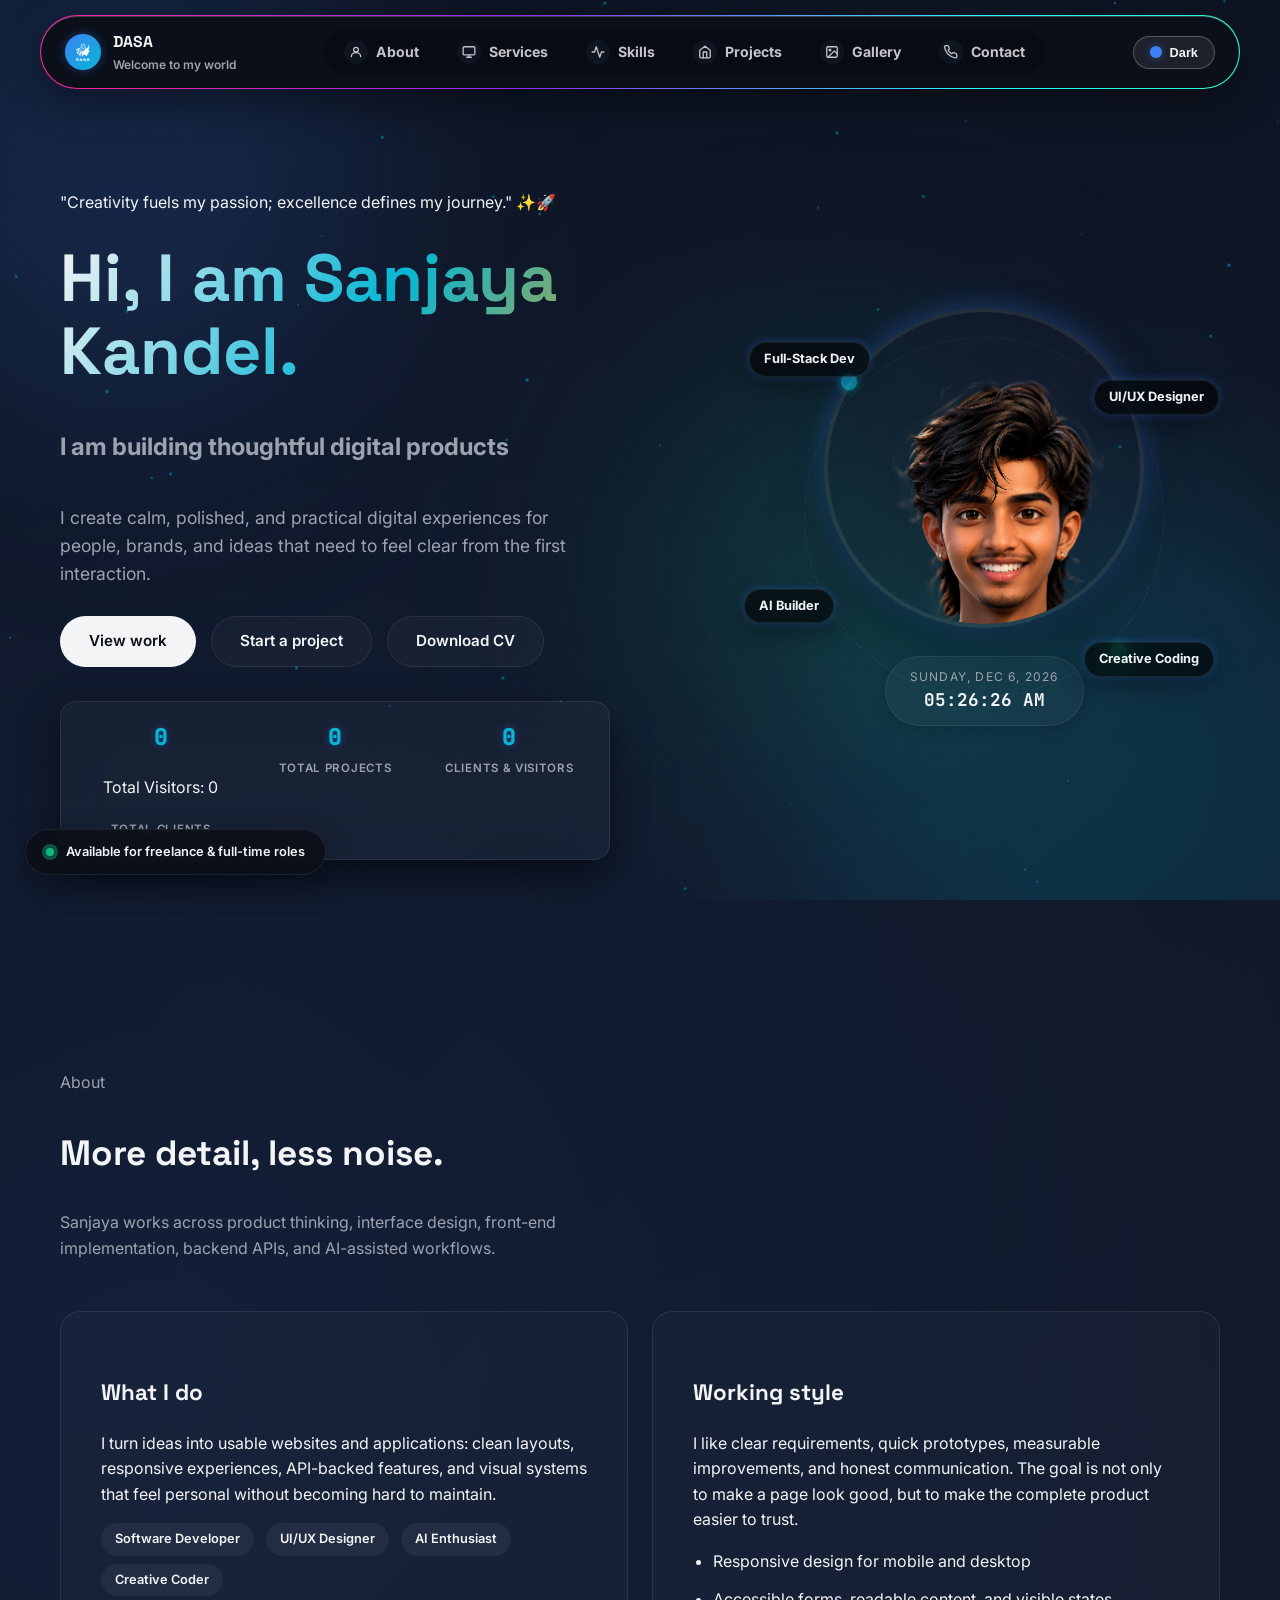
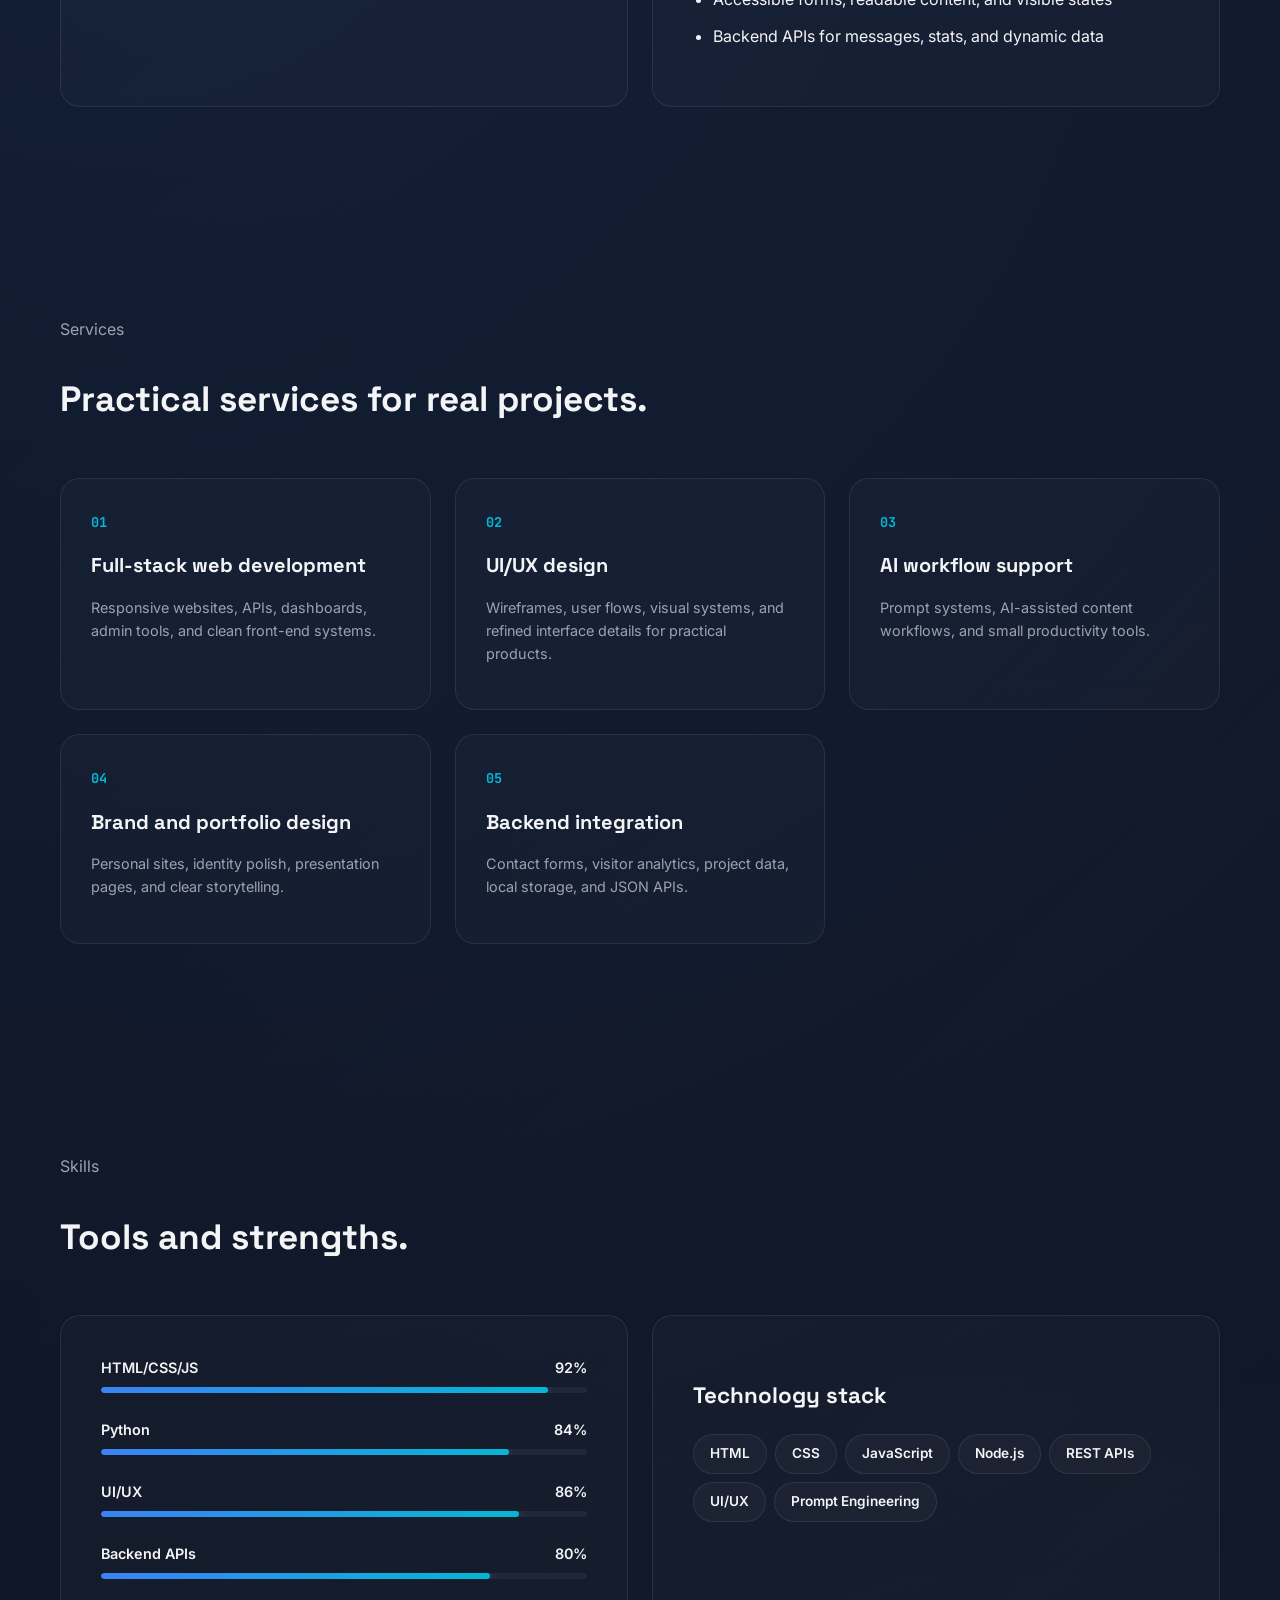
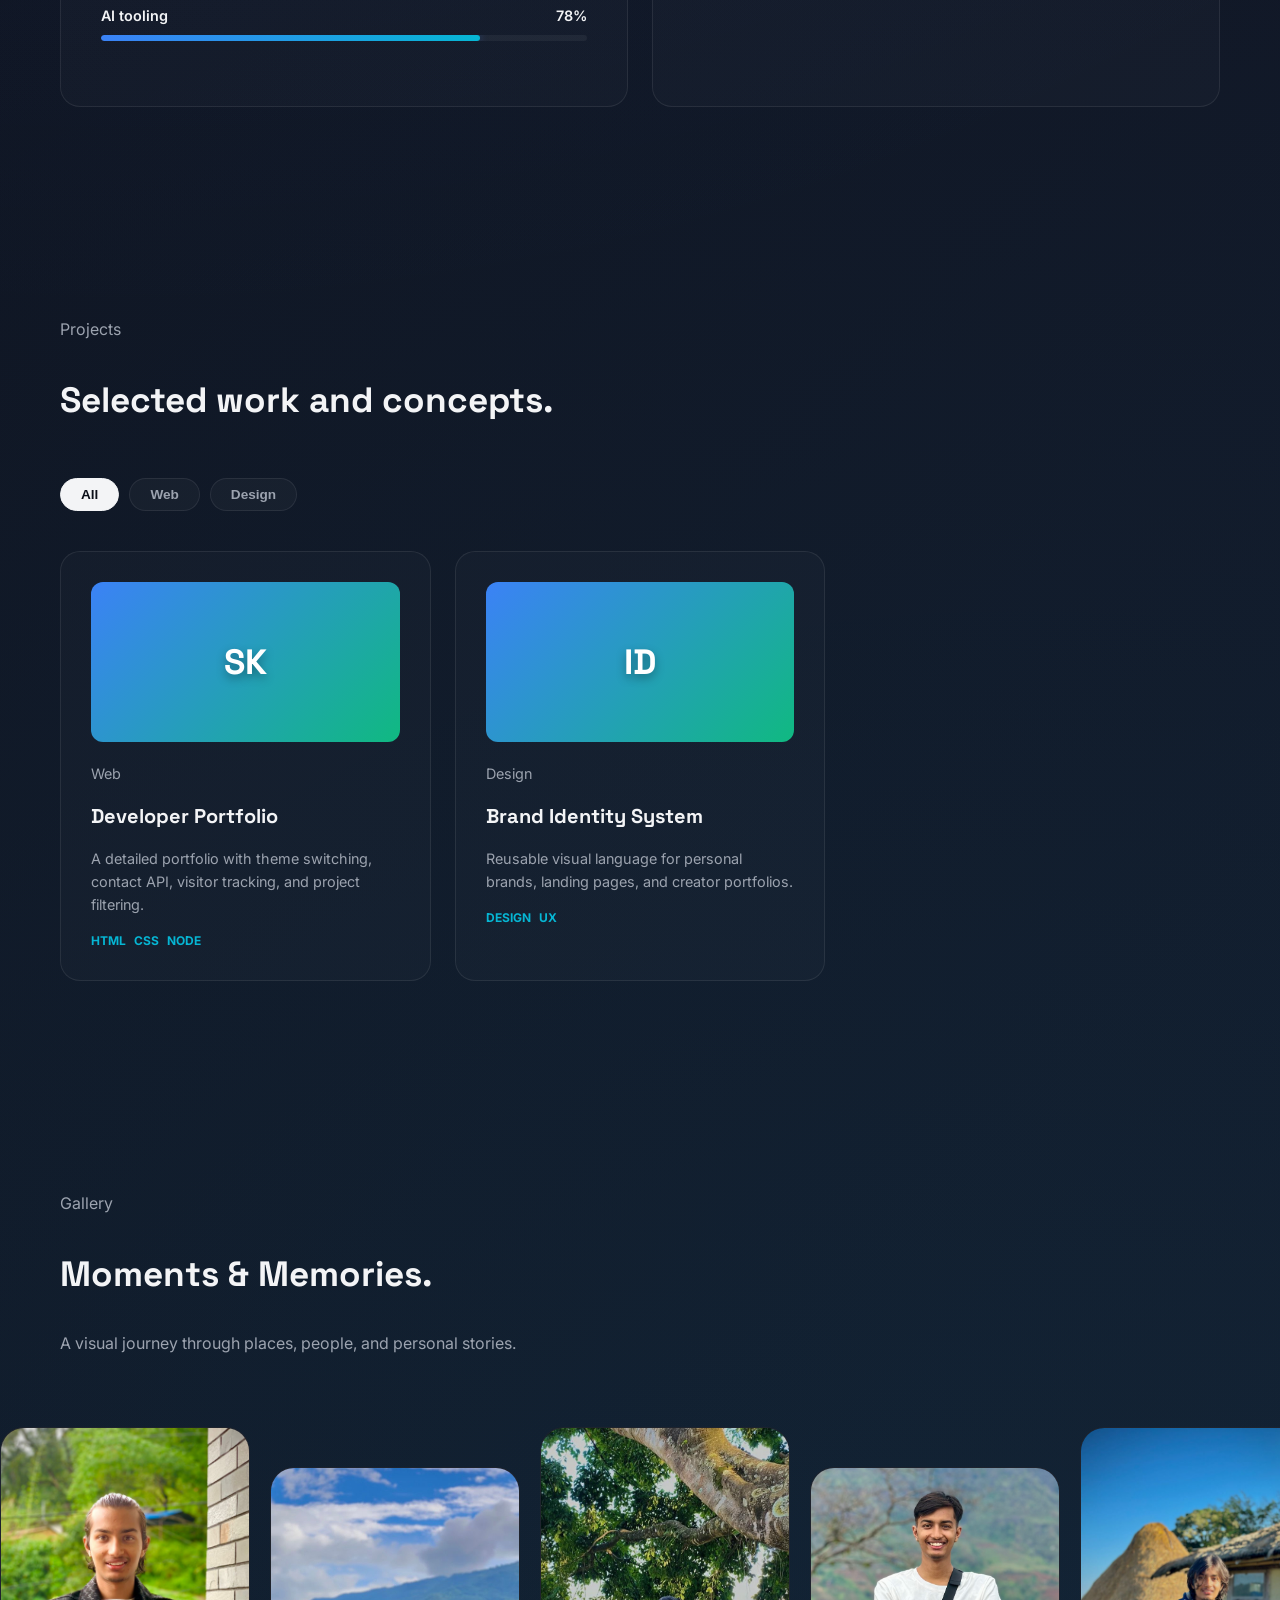
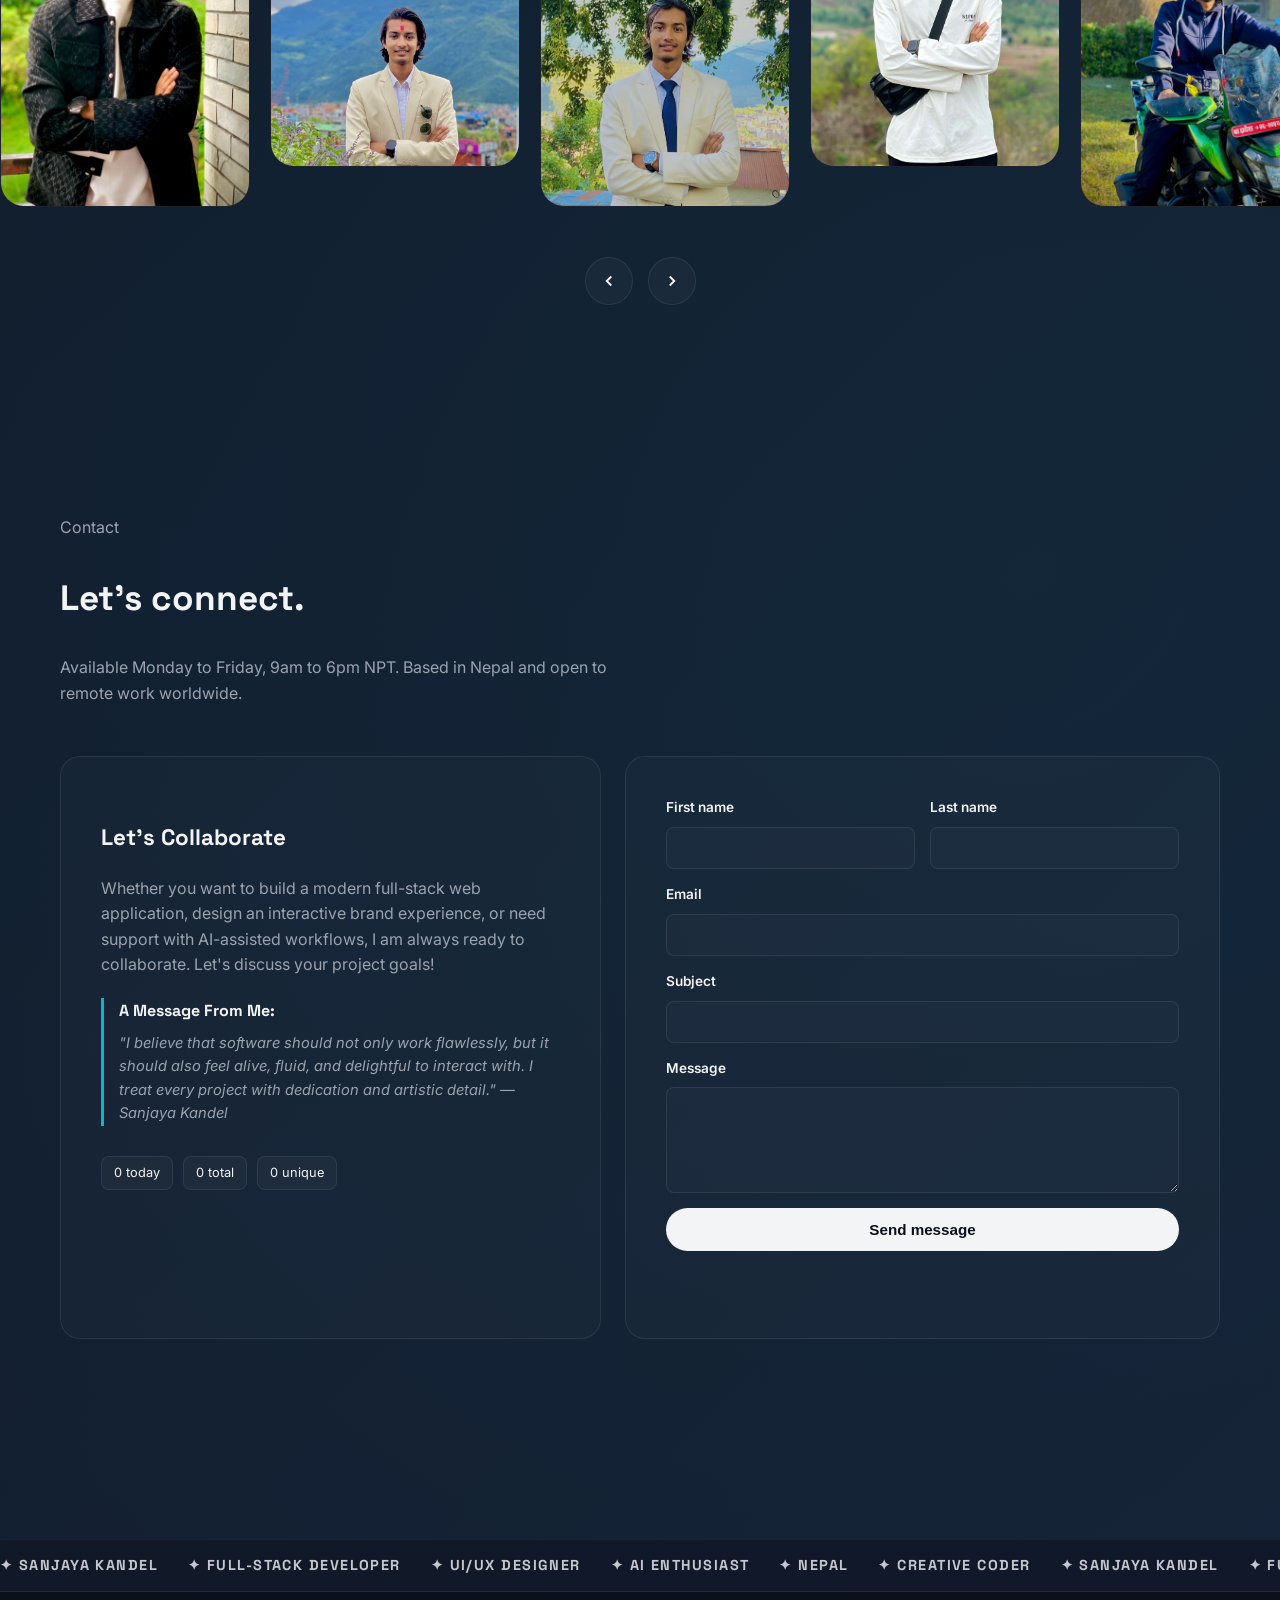
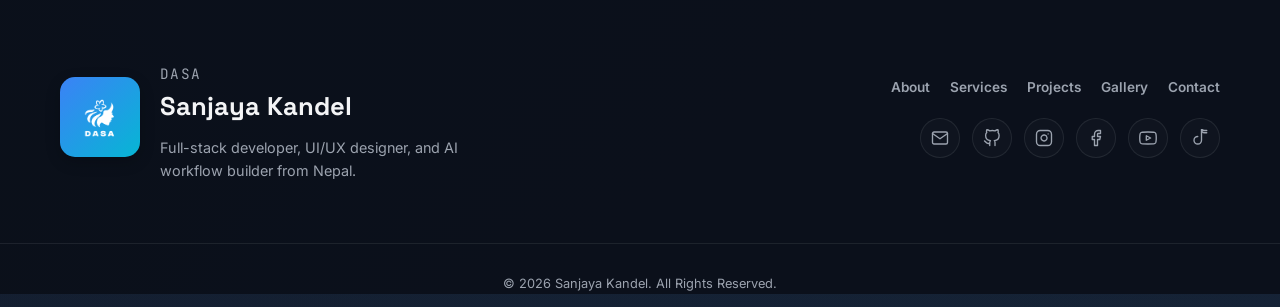
==== index.html @ a694d77c "Update index.html" ====
<!doctype html>
<html lang="en">

<head>
  <meta charset="utf-8">
  <meta name="viewport" content="width=device-width, initial-scale=1">
  <meta name="description"
    content="Sanjaya Kandel portfolio - software developer, UI/UX designer, AI enthusiast, and full-stack Developer from Nepal.">
  <title>Sanjaya Kandel | Full-Stack Developer</title>
  <link rel="preconnect" href="https://fonts.googleapis.com">
  <link rel="preconnect" href="https://fonts.gstatic.com" crossorigin>
  <link
    href="https://fonts.googleapis.com/css2?family=Inter:wght@300;400;500;600;700;800;900&family=Space+Grotesk:wght@300;400;500;600;700&family=JetBrains+Mono:wght@400;700&display=swap"
    rel="stylesheet">
  <link rel="stylesheet" href="styles.css">
</head>
<!-- Visitor Counter -->


<script>
fetch("https://portfolio-api.kandelsanjaya7.workers.dev/api/stats")
.then(res => res.json())
.then(data => {
  document.getElementById("visitorCount").innerText = data.total;
});
</script>
<body>
  <!-- ===================== LOADER ===================== -->
  <div class="loader-screen" id="loaderScreen" aria-live="polite">
    <canvas class="loader-sparks" id="loaderSparks" aria-hidden="true"></canvas>

    <div class="loader-card">
      <!-- Uiverse Double Eyes Scanner -->
      <div id="div1">
        
        <div id="l" style="margin: 33px">
          <div class="pupil">
            <div class="p5">
              <div class="pupl2">
                <div class="pupil3"></div>
                <div class="pupil4"></div>
              </div>
            </div>
          </div>
        </div>
        <div id="m" style="margin: 33px">
          <div class="pupil">
            <div class="p5">
              <div class="pupl2">
                <div class="pupil3"></div>
                <div class="pupil4"></div>
              </div>
            </div>
          </div>
        </div>
      </div>

      <!-- Slogan -->
      <p class="loader-kicker">DASA </p>
      <h1>Welcome to my world</h1>

      <!-- Circle Outline Loaders -->
      <div class="loader">
        <div class="circle">
          <div class="dot"></div>
          <div class="outline"></div>
        </div>
        <div class="circle">
          <div class="dot"></div>
          <div class="outline"></div>
        </div>
        <div class="circle">
          <div class="dot"></div>
          <div class="outline"></div>
        </div>
        <div class="circle">
          <div class="dot"></div>
          <div class="outline"></div>
        </div>
      </div>

      <div class="loader-percent" id="loaderPercent">0%</div>
      <div class="loader-bar" aria-hidden="true"><span id="loaderBarFill"></span></div>
    </div>
  </div>

  <!-- ===================== SCROLL PROGRESS ===================== -->
  <div class="progress" id="progress"></div>

  <!-- ===================== BACKGROUND ===================== -->
  <canvas id="networkCanvas" aria-hidden="true"></canvas>
  <div class="ambient-field" aria-hidden="true">
    <span class="aurora aurora-one"></span>
    <span class="aurora aurora-two"></span>
    <span class="aurora aurora-three"></span>
  </div>

  <!-- ===================== CANVAS CURSOR SPARKS TRAIL ===================== -->
  <canvas id="trailCanvas" class="trail-canvas" aria-hidden="true"></canvas>

  <!-- ===================== NAVBAR ===================== -->
  <header class="site-header" id="siteHeader">
    <a class="brand" href="#home" aria-label="Sanjaya Kandel home">
      <span class="brand-mark">
        <img src="images/dasa png.png" id="dasa" alt="DASA">
      </span>
      <span>
        <strong>DASA</strong>
        <small>Welcome to my world </small>
      </span>
    </a>

    <button class="nav-toggle" id="navToggle" type="button" aria-label="Toggle navigation" aria-expanded="false">
      <span></span><span></span><span></span>
    </button>

    <nav class="nav-links" id="navLinks" aria-label="Primary navigation">
      <a href="#about" id="navAbout">
        <span class="nav-icon-frame">
          <svg viewBox="0 0 24 24" fill="none" stroke="currentColor" stroke-width="2" stroke-linecap="round"
            stroke-linejoin="round">
            <circle cx="12" cy="8" r="4" />
            <path d="M4 20c0-4 3.6-7 8-7s8 3 8 7" />
          </svg>
        </span>
        <span class="nav-label">About</span>
      </a>
      <a href="#services" id="navServices">
        <span class="nav-icon-frame">
          <svg viewBox="0 0 24 24" fill="none" stroke="currentColor" stroke-width="2" stroke-linecap="round"
            stroke-linejoin="round">
            <rect x="2" y="3" width="20" height="14" rx="2" />
            <path d="M8 21h8M12 17v4" />
          </svg>
        </span>
        <span class="nav-label">Services</span>
      </a>
      <a href="#skills" id="navSkills">
        <span class="nav-icon-frame">
          <svg viewBox="0 0 24 24" fill="none" stroke="currentColor" stroke-width="2" stroke-linecap="round"
            stroke-linejoin="round">
            <polyline points="22 12 18 12 15 21 9 3 6 12 2 12" />
          </svg>
        </span>
        <span class="nav-label">Skills</span>
      </a>
      <a href="#projects" id="navProjects">
        <span class="nav-icon-frame">
          <svg viewBox="0 0 24 24" fill="none" stroke="currentColor" stroke-width="2" stroke-linecap="round"
            stroke-linejoin="round">
            <path d="M3 9l9-7 9 7v11a2 2 0 0 1-2 2H5a2 2 0 0 1-2-2z" />
            <polyline points="9 22 9 12 15 12 15 22" />
          </svg>
        </span>
        <span class="nav-label">Projects</span>
      </a>
      <a href="#gallery" id="navGallery">
        <span class="nav-icon-frame">
          <svg viewBox="0 0 24 24" fill="none" stroke="currentColor" stroke-width="2" stroke-linecap="round"
            stroke-linejoin="round">
            <rect x="3" y="3" width="18" height="18" rx="2" />
            <circle cx="8.5" cy="8.5" r="1.5" />
            <polyline points="21 15 16 10 5 21" />
          </svg>
        </span>
        <span class="nav-label">Gallery</span>
      </a>
      <a href="#contact" id="navContact">
        <span class="nav-icon-frame">
          <svg viewBox="0 0 24 24" fill="none" stroke="currentColor" stroke-width="2" stroke-linecap="round"
            stroke-linejoin="round">
            <path
              d="M22 16.92v3a2 2 0 0 1-2.18 2 19.79 19.79 0 0 1-8.63-3.07A19.5 19.5 0 0 1 4.15 12a19.79 19.79 0 0 1-3.07-8.67A2 2 0 0 1 3.1 1.11h3a2 2 0 0 1 2 1.72c.127.96.361 1.903.7 2.81a2 2 0 0 1-.45 2.11L7.09 8.91a16 16 0 0 0 6 6l1.27-1.27a2 2 0 0 1 2.11-.45c.907.339 1.85.573 2.81.7a2 2 0 0 1 1.72 2.03z" />
          </svg>
        </span>
        <span class="nav-label">Contact</span>
      </a>
    </nav>

    <button class="theme-toggle" id="themeToggle" type="button" aria-label="Cycle color theme">
      <span class="theme-glyph" id="themeGlyph" aria-hidden="true"></span>
      <span class="theme-icon" id="themeIcon">Theme</span>
    </button>
  </header>

  <!-- ===================== MAIN ===================== -->
  <main>

    <!-- HERO -->
    <section class="hero section" id="home">
      <div class="hero-copy reveal">
        <p class="eyebrow">"Creativity fuels my passion; excellence defines my journey." ✨🚀</p>
        <h1>Hi, I am Sanjaya Kandel.</h1>
        <h2 class="hero-role">I am <span id="typewriterText">building thoughtful digital products</span><span
            class="type-caret" aria-hidden="true"></span></h2>
        <p class="hero-text">
          I create calm, polished, and practical digital experiences for people, brands, and ideas that need to feel
          clear from the first interaction.
        </p>
        <div class="hero-actions">
          <a class="btn primary" href="#projects">View work</a>
          <a class="btn secondary" href="#contact">Start a project</a>
          <a class="btn secondary" href="cv/cv.html">Download CV</a>
        </div>

        <!-- Glassmorphism Box for Clients & Visitor Statistics -->
        <div class="visitor-glass-box reveal">
          <div class="vgb-item">
            <span class="vgb-val" id="todayVisitsHero">100+</span>
            <p>Total Visitors: <span id="visitorCount">0</span></p>
            <span class="vgb-lbl">Total clients</span>
            <span class="vgb-lbl">
       
          </div>
          <div class="vgb-item">
            <span class="vgb-val" id="totalVisitsHero">100+</span>
            <span class="vgb-lbl">Total projects </span>
          </div>
          <div class="vgb-item">
            <span class="vgb-val" id="uniqueVisitsHero">70+</span>
            <span class="vgb-lbl">Clients & Visitors</span>
          </div>
        </div>

        <dl class="hero-stats" id="heroStats" style="display: none;">
          <div>
            <dt>5+</dt>
            <dd>Service areas</dd>
          </div>
          <div>
            <dt>24/7</dt>
            <dd>Portfolio online</dd>
          </div>
          <div>
            <dt id="visitorHero">0</dt>
            <dd>Unique visits</dd>
          </div>
        </dl>
      </div>
      <div class="hero-visual reveal">
        <div class="portrait-panel">
          <span class="orbit-system" aria-hidden="true">
            <span class="orbit-blob orbit-blob-one"></span>
            <span class="orbit-blob orbit-blob-two"></span>
          </span>
          <img src="images/sanjaya 3d.png" alt="3D portrait of Sanjaya Kandel" id="heroPortrait">

          <!-- Floating Tags -->
          <div class="portrait-tag tag-top-left">Full-Stack Dev</div>
          <div class="portrait-tag tag-top-right">UI/UX Designer</div>
          <div class="portrait-tag tag-bottom-left">AI Builder</div>
          <div class="portrait-tag tag-bottom-right">Creative Coding</div>

          <div class="hero-right-panel">
            <div class="live-clock" id="liveClock" aria-live="polite">
              <span id="liveDate">Loading date</span>
              <strong id="liveTime">--:--:--</strong>
            </div>
          </div>
        </div>
      </div>
    </section>

    <!-- ABOUT -->
    <section class="section about" id="about">
      <div class="section-head reveal">
        <p class="eyebrow">About</p>
        <h2>More detail, less noise.</h2>
        <p>Sanjaya works across product thinking, interface design, front-end implementation, backend APIs, and
          AI-assisted workflows.</p>
      </div>
      <div class="about-grid">
        <article class="panel reveal">
          <h3>What I do</h3>
          <p>
            I turn ideas into usable websites and applications: clean layouts, responsive experiences, API-backed
            features, and visual systems that feel personal without becoming hard to maintain.
          </p>
          <div class="info-list">
            <span>Software Developer</span>
            <span>UI/UX Designer</span>
            <span>AI Enthusiast</span>
            <span>Creative Coder</span>
          </div>
        </article>
        <article class="panel reveal">
          <h3>Working style</h3>
          <p>
            I like clear requirements, quick prototypes, measurable improvements, and honest communication. The goal is
            not only to make a page look good, but to make the complete product easier to trust.
          </p>
          <ul class="check-list">
            <li>Responsive design for mobile and desktop</li>
            <li>Accessible forms, readable content, and visible states</li>
            <li>Backend APIs for messages, stats, and dynamic data</li>
          </ul>
        </article>
      </div>
    </section>

    <!-- SERVICES -->
    <section class="section" id="services">
      <div class="section-head reveal">
        <p class="eyebrow">Services</p>
        <h2>Practical services for real projects.</h2>
      </div>
      <div class="card-grid" id="servicesGrid"></div>
    </section>

    <!-- SKILLS -->
    <section class="section skills" id="skills">
      <div class="section-head reveal">
        <p class="eyebrow">Skills</p>
        <h2>Tools and strengths.</h2>
      </div>
      <div class="skills-layout">
        <div class="skill-bars panel reveal" id="skillBars"></div>
        <div class="panel reveal">
          <h3>Technology stack</h3>
          <div class="tech-cloud" id="techCloud"></div>
        </div>
      </div>
    </section>

    <!-- PROJECTS -->
    <section class="section" id="projects">
      <div class="section-head reveal">
        <p class="eyebrow">Projects</p>
        <h2>Selected work and concepts.</h2>
      </div>
      <div class="filters reveal" id="projectFilters"></div>
      <div class="project-grid" id="projectGrid"></div>
    </section>

    <!-- GALLERY -->
    <section class="section gallery" id="gallery">
      <div class="section-head reveal">
        <p class="eyebrow">Gallery</p>
        <h2>Moments & Memories.</h2>
        <p>A visual journey through places, people, and personal stories.</p>
      </div>
      <div class="gallery-scroll-container">
        <div class="gallery-track" id="galleryGrid"></div>
      </div>
      <div class="gallery-nav">
        <button class="gallery-arrow gallery-prev" id="galleryPrev" aria-label="Scroll gallery left">
          <svg viewBox="0 0 24 24" fill="none" stroke="currentColor" stroke-width="2.5">
            <polyline points="15 18 9 12 15 6" />
          </svg>
        </button>
        <button class="gallery-arrow gallery-next" id="galleryNext" aria-label="Scroll gallery right">
          <svg viewBox="0 0 24 24" fill="none" stroke="currentColor" stroke-width="2.5">
            <polyline points="9 18 15 12 9 6" />
          </svg>
        </button>
      </div>
    </section>

    <!-- CONTACT -->
    <section class="section contact" id="contact">
      <div class="section-head reveal">
        <p class="eyebrow">Contact</p>
        <h2>Let's connect.</h2>
        <p>Available Monday to Friday, 9am to 6pm NPT. Based in Nepal and open to remote work worldwide.</p>
      </div>
      <div class="contact-grid">
        <div class="panel reveal">
          <h3>Let's Collaborate</h3>
          <p class="contact-desc" style="margin-bottom: 20px; line-height: 1.6; color: var(--muted);">
            Whether you want to build a modern full-stack web application, design an interactive brand experience, or
            need support with AI-assisted workflows, I am always ready to collaborate. Let's discuss your project goals!
          </p>
          <div class="personal-message"
            style="border-left: 3px solid var(--accent); padding-left: 15px; margin: 20px 0;">
            <h4
              style="font-family: var(--font-title); font-size: 1rem; margin-top: 0; margin-bottom: 8px; color: var(--text);">
              A Message From Me:</h4>
            <blockquote style="margin: 0; font-style: italic; color: var(--muted); font-size: 0.92rem;">
              "I believe that software should not only work flawlessly, but it should also feel alive, fluid, and
              delightful to interact with. I treat every project with dedication and artistic detail." — Sanjaya Kandel
            </blockquote>
          </div>
          <div class="visitor-card">
            <span id="todayVisits">0 today</span>
            <span id="totalVisits">0 total</span>
            <span id="uniqueVisits">0 unique</span>
          </div>
        </div>
        <form class="contact-form panel reveal" id="contactForm">
          <div class="form-pair">
            <label>First name<input name="firstName" type="text" required></label>
            <label>Last name<input name="lastName" type="text" required></label>
          </div>
          <label>Email<input name="email" type="email" required></label>
          <label>Subject<input name="subject" type="text" required></label>
          <label>Message<textarea name="message" rows="5" required></textarea></label>
          <button class="btn primary" type="submit">Send message</button>
          <p class="form-status" id="formStatus" role="status"></p>
        </form>
      </div>
    </section>

  </main>

  <!-- ===================== FOOTER RIBBON ===================== -->
  <footer class="site-footer" id="siteFooter">
    <!-- Ribbon Banner Top -->
    <div class="footer-ribbon" aria-hidden="true">
      <div class="ribbon-track">
        <span>✦ SANJAYA KANDEL</span><span>✦ FULL-STACK DEVELOPER</span>
        <span>✦ UI/UX DESIGNER</span><span>✦ AI ENTHUSIAST</span>
        <span>✦ NEPAL</span><span>✦ CREATIVE CODER</span>
        <span>✦ SANJAYA KANDEL</span><span>✦ FULL-STACK DEVELOPER</span>
        <span>✦ UI/UX DESIGNER</span><span>✦ AI ENTHUSIAST</span>
        <span>✦ NEPAL</span><span>✦ CREATIVE CODER</span>
      </div>
    </div>

    <div class="footer-inner">
      <div class="footer-brand">
        <a class="footer-logo" href="#home" aria-label="Back to home">
          <img src="images/dasa png.png" alt="DASA logo">
        </a>
        <div>
          <p class="footer-kicker">DASA</p>
          <h3>Sanjaya Kandel</h3>
          <p>Full-stack developer, UI/UX designer, and AI workflow builder from Nepal.</p>
        </div>
      </div>

      <div class="footer-right">
        <div class="footer-links" aria-label="Footer navigation">
          <a href="#about">About</a>
          <a href="#services">Services</a>
          <a href="#projects">Projects</a>
          <a href="#gallery">Gallery</a>
          <a href="#contact">Contact</a>
        </div>

        <!-- Social Media Icons -->
        <div class="footer-social" aria-label="Social media links">
          <a href="mailto:kandelsanjaya7@gmail.com" class="social-icon" aria-label="Email" title="Email">
            <svg viewBox="0 0 24 24" fill="none" stroke="currentColor" stroke-width="1.8" stroke-linecap="round"
              stroke-linejoin="round">
              <path d="M4 4h16c1.1 0 2 .9 2 2v12c0 1.1-.9 2-2 2H4c-1.1 0-2-.9-2-2V6c0-1.1.9-2 2-2z" />
              <polyline points="22,6 12,13 2,6" />
            </svg>
          </a>
          <a href="https://github.com/kandelsanjaya" class="social-icon" aria-label="GitHub" title="GitHub"
            target="_blank" rel="noopener">
            <svg viewBox="0 0 24 24" fill="none" stroke="currentColor" stroke-width="1.8" stroke-linecap="round"
              stroke-linejoin="round">
              <path
                d="M9 19c-5 1.5-5-2.5-7-3m14 6v-3.87a3.37 3.37 0 0 0-.94-2.61c3.14-.35 6.44-1.54 6.44-7A5.44 5.44 0 0 0 20 4.77 5.07 5.07 0 0 0 19.91 1S18.73.65 16 2.48a13.38 13.38 0 0 0-7 0C6.27.65 5.09 1 5.09 1A5.07 5.07 0 0 0 5 4.77a5.44 5.44 0 0 0-1.5 3.78c0 5.42 3.3 6.61 6.44 7A3.37 3.37 0 0 0 9 18.13V22" />
            </svg>
          </a>
          <a href="https://www.instagram.com/sanjaya.kandel?igsh=MW95eDBnMTN2anh5ZA==" class="social-icon"
            aria-label="Instagram" title="Instagram" target="_blank" rel="noopener">
            <svg viewBox="0 0 24 24" fill="none" stroke="currentColor" stroke-width="1.8" stroke-linecap="round"
              stroke-linejoin="round">
              <rect x="2" y="2" width="20" height="20" rx="5" ry="5" />
              <path d="M16 11.37A4 4 0 1 1 12.63 8 4 4 0 0 1 16 11.37z" />
              <line x1="17.5" y1="6.5" x2="17.51" y2="6.5" />
            </svg>
          </a>
          <a href="https://www.facebook.com/kandel.sanjaya.2025" class="social-icon" aria-label="Facebook"
            title="Facebook" target="_blank" rel="noopener">
            <svg viewBox="0 0 24 24" fill="none" stroke="currentColor" stroke-width="1.8" stroke-linecap="round"
              stroke-linejoin="round">
              <path d="M18 2h-3a5 5 0 0 0-5 5v3H7v4h3v8h4v-8h3l1-4h-4V7a1 1 0 0 1 1-1h3z" />
            </svg>
          </a>
          <a href="https://youtube.com/@kandelsanjaya6613?si=Gv1pCIxLSJAG5Vy8" class="social-icon" aria-label="YouTube"
            title="YouTube" target="_blank" rel="noopener">
            <svg viewBox="0 0 24 24" fill="none" stroke="currentColor" stroke-width="1.8" stroke-linecap="round"
              stroke-linejoin="round">
              <path
                d="M22.54 6.42a2.78 2.78 0 0 0-1.95-1.96C18.88 4 12 4 12 4s-6.88 0-8.59.46a2.78 2.78 0 0 0-1.95 1.96A29 29 0 0 0 1 12a29 29 0 0 0 .46 5.58A2.78 2.78 0 0 0 3.41 19.6C5.12 20 12 20 12 20s6.88 0 8.59-.46a2.78 2.78 0 0 0 1.95-1.95A29 29 0 0 0 23 12a29 29 0 0 0-.46-5.58z" />
              <polygon points="9.75 15.02 15.5 12 9.75 8.98 9.75 15.02" />
            </svg>
          </a>
          <a href="https://www.tiktok.com/@sanjaya_013?_r=1&_t=ZS-97JuQGLxrgQ" class="social-icon" aria-label="TikTok"
            title="TikTok" target="_blank" rel="noopener">
            <svg viewBox="0 0 24 24" fill="none" stroke="currentColor" stroke-width="1.8" stroke-linecap="round"
              stroke-linejoin="round">
              <path d="M21 2h-3a4 4 0 0 1-4-4v3a4 4 0 0 0 4 4h3" />
              <path d="M14 2v13a5 5 0 1 1-5-5" />
            </svg>
          </a>
        </div>
      </div>
    </div>

    <!-- Status Card Moved to Fixed bottom-left badge via CSS but kept in HTML for fallback -->
    <div class="status-card" id="statusBadge" aria-live="polite">
      <span class="status-dot"></span>
      <span>Available for freelance & full-time roles</span>
    </div>

    <p class="copyright">
      &copy; 2026 Sanjaya Kandel. All Rights Reserved.
    </p>
  </footer>

  <script src="app.js"></script>
</body>

</html>
---- styles.css ----
/* ==========================================
   DESIGN SYSTEM & VARIABLES
   ========================================== */
:root {
  color-scheme: dark;
  --font-body: 'Inter', system-ui, sans-serif;
  --font-title: 'Space Grotesk', sans-serif;
  --font-mono: 'JetBrains Mono', monospace;

  /* Theme: Dark Slate (Default) */
  --bg: #0b0f19;
  --bg-2: #161d30;
  --surface: rgba(22, 29, 48, 0.65);
  --surface-2: rgba(11, 15, 25, 0.85);
  --glass: rgba(255, 255, 255, 0.03);
  --text: #f3f4f6;
  --muted: #9ca3af;
  --line: rgba(255, 255, 255, 0.08);
  --primary: #3b82f6;
  --accent: #06b6d4;
  --accent-2: #10b981;
  --accent-3: #f59e0b;
  --shadow: rgba(0, 0, 0, 0.5);
  --canvas-dot: rgba(6, 182, 212, 0.4);
  --canvas-line: rgba(59, 130, 246, 0.1);
  --glow: rgba(59, 130, 246, 0.4);
  --card-text: #f3f4f6;
  --chromatic-ring: conic-gradient(from 0deg, #ff007f, #7f00ff, #00ffff, #00ff7f, #ffff00, #ff007f);
}

[data-theme="purple"] {
  --bg: #090514;
  --bg-2: #150d2e;
  --surface: rgba(21, 13, 46, 0.65);
  --surface-2: rgba(9, 5, 20, 0.9);
  --glass: rgba(139, 92, 246, 0.05);
  --text: #f5f3ff;
  --muted: #a78bfa;
  --line: rgba(139, 92, 246, 0.15);
  --primary: #8b5cf6;
  --accent: #ec4899;
  --accent-2: #f43f5e;
  --accent-3: #d946ef;
  --shadow: rgba(0, 0, 0, 0.6);
  --canvas-dot: rgba(236, 72, 153, 0.5);
  --canvas-line: rgba(139, 92, 246, 0.12);
  --glow: rgba(236, 72, 153, 0.4);
  --card-text: #f5f3ff;
}

[data-theme="neon"] {
  /* Enhanced Neon Glow and Glassmorphism */
  --bg: #030d07;
  --bg-2: #081e11;
  --surface: rgba(8, 30, 17, 0.7);
  --surface-2: rgba(3, 13, 7, 0.92);
  --glass: rgba(0, 255, 100, 0.06);
  --text: #e0ffd5;
  --muted: #39e75f;
  --line: rgba(0, 255, 100, 0.22);
  --primary: #00ff66;
  --accent: #39e75f;
  --accent-2: #10b981;
  --accent-3: #ccff00;
  --shadow: rgba(0, 255, 100, 0.15);
  --canvas-dot: rgba(0, 255, 100, 0.7);
  --canvas-line: rgba(0, 255, 100, 0.15);
  --glow: rgba(0, 255, 100, 0.6);
  --card-text: #e0ffd5;
}

[data-theme="hacker"] {
  /* Matrix/Hacker Theme */
  --bg: #000000;
  --bg-2: #020d04;
  --surface: rgba(2, 13, 4, 0.85);
  --surface-2: rgba(0, 0, 0, 0.95);
  --glass: rgba(0, 255, 50, 0.05);
  --text: #00ff33;
  --muted: #008811;
  --line: rgba(0, 255, 50, 0.25);
  --primary: #00ff33;
  --accent: #00ff33;
  --accent-2: #00cc22;
  --accent-3: #ffffff;
  --shadow: rgba(0, 255, 50, 0.2);
  --canvas-dot: rgba(0, 255, 50, 0.9);
  --canvas-line: rgba(0, 255, 50, 0.2);
  --glow: rgba(0, 255, 50, 0.6);
  --card-text: #00ff33;
  --font-body: 'Courier New', Courier, monospace;
  --font-title: 'Courier New', Courier, monospace;
}

[data-theme="candy-blue"] {
  /* Candy Blue Theme: Cyan/Pink Accents on Deep Cosmic Blue */
  --bg: #030a1c;
  --bg-2: #09193b;
  --surface: rgba(9, 25, 59, 0.7);
  --surface-2: rgba(3, 10, 28, 0.95);
  --glass: rgba(0, 180, 255, 0.05);
  --text: #e0f2fe;
  --muted: #38bdf8;
  --line: rgba(0, 180, 255, 0.2);
  --primary: #38bdf8;
  --accent: #f43f5e;
  --accent-2: #06b6d4;
  --accent-3: #d946ef;
  --shadow: rgba(0, 0, 0, 0.55);
  --canvas-dot: rgba(56, 189, 248, 0.7);
  --canvas-line: rgba(56, 189, 248, 0.15);
  --glow: rgba(0, 180, 255, 0.5);
  --card-text: #e0f2fe;
}

[data-theme="carbon-lime"] {
  /* Carbon + Lime Theme */
  --bg: #121214;
  --bg-2: #1e1e24;
  --surface: rgba(30, 30, 36, 0.75);
  --surface-2: rgba(18, 18, 20, 0.96);
  --glass: rgba(163, 230, 53, 0.05);
  --text: #f4f4f5;
  --muted: #a3e635;
  --line: rgba(163, 230, 53, 0.22);
  --primary: #84cc16;
  --accent: #a3e635;
  --accent-2: #d9f99d;
  --accent-3: #ffffff;
  --shadow: rgba(0, 0, 0, 0.65);
  --canvas-dot: rgba(163, 230, 53, 0.75);
  --canvas-line: rgba(163, 230, 53, 0.15);
  --glow: rgba(163, 230, 53, 0.5);
  --card-text: #f4f4f5;
}

[data-theme="royal"] {
  --bg: #0c0a05;
  --bg-2: #241a0c;
  --surface: rgba(36, 26, 12, 0.65);
  --surface-2: rgba(12, 10, 5, 0.95);
  --glass: rgba(245, 158, 11, 0.04);
  --text: #fef3c7;
  --muted: #fcd34d;
  --line: rgba(245, 158, 11, 0.15);
  --primary: #f59e0b;
  --accent: #fbbf24;
  --accent-2: #f59e0b;
  --accent-3: #ffffff;
  --shadow: rgba(0, 0, 0, 0.65);
  --canvas-dot: rgba(251, 191, 36, 0.5);
  --canvas-line: rgba(245, 158, 11, 0.12);
  --glow: rgba(251, 191, 36, 0.4);
  --card-text: #fef3c7;
}

[data-theme="light"] {
  color-scheme: light;
  --bg: #f9fafb;
  --bg-2: #f3f4f6;
  --surface: rgba(255, 255, 255, 0.85);
  --surface-2: rgba(243, 244, 246, 0.95);
  --glass: rgba(0, 0, 0, 0.02);
  --text: #111827;
  --muted: #4b5563;
  --line: rgba(0, 0, 0, 0.08);
  --primary: #2563eb;
  --accent: #0284c7;
  --accent-2: #059669;
  --accent-3: #d97706;
  --shadow: rgba(0, 0, 0, 0.08);
  --canvas-dot: rgba(37, 99, 235, 0.3);
  --canvas-line: rgba(2, 132, 199, 0.08);
  --glow: rgba(37, 99, 235, 0.2);
  --card-text: #111827;
}

/* ==========================================
   GLOBAL RESET & STRUCTURE
   ========================================== */
* {
  box-sizing: border-box;
}

html {
  scroll-behavior: smooth;
}

body {
  margin: 0;
  font-family: var(--font-body);
  background-color: var(--bg);
  background-image: 
    radial-gradient(circle at 10% 20%, color-mix(in srgb, var(--primary) 12%, transparent), transparent 40%),
    radial-gradient(circle at 80% 80%, color-mix(in srgb, var(--accent) 8%, transparent), transparent 45%),
    linear-gradient(135deg, var(--bg) 0%, var(--bg-2) 100%);
  color: var(--text);
  line-height: 1.6;
  overflow-x: hidden;
}

a {
  color: inherit;
  text-decoration: none;
}

img {
  max-width: 100%;
  height: auto;
  display: block;
}

/* ==========================================
   SCROLLBAR & PROGRESS BAR
   ========================================== */
::-webkit-scrollbar {
  width: 8px;
  height: 8px;
}
::-webkit-scrollbar-track {
  background: var(--bg);
}
::-webkit-scrollbar-thumb {
  background: var(--line);
  border-radius: 4px;
}
::-webkit-scrollbar-thumb:hover {
  background: var(--muted);
}

.progress {
  position: fixed;
  top: 0;
  left: 0;
  height: 3px;
  width: 0;
  z-index: 2000;
  background: linear-gradient(90deg, var(--primary), var(--accent), var(--accent-2), var(--accent-3));
  box-shadow: 0 0 15px var(--glow);
}

/* ==========================================
   DASA DOUBLE EYE SCANNING PROGRESS LOADER
   ========================================== */
.loader-screen {
  position: fixed;
  inset: 0;
  z-index: 5000;
  display: grid;
  place-items: center;
  background: radial-gradient(circle at 50% 50%, var(--bg-2), var(--bg));
  transition: opacity 500ms ease, visibility 500ms ease;
  overflow: hidden;
}

.loader-screen.hide {
  opacity: 0;
  visibility: hidden;
  pointer-events: none;
}

.loader-sparks {
  position: absolute;
  inset: 0;
  width: 100%;
  height: 100%;
  pointer-events: none;
  z-index: 1;
}

.loader-card {
  position: relative;
  z-index: 2;
  width: min(460px, 92vw);
  background: rgba(0, 0, 0, 0.6);
  backdrop-filter: blur(30px);
  border: 1px solid var(--line);
  border-radius: 24px;
  padding: 35px;
  text-align: center;
  box-shadow: 
    0 30px 70px rgba(0, 0, 0, 0.6),
    inset 0 1px 0 rgba(255, 255, 255, 0.1);
}

/* Eye Scanner CSS */
#div1 {
  width: 100%;
  background: transparent;
  display: flex;
  align-items: center;
  justify-content: center;
  margin-bottom: 10px;
}

@keyframes animateHeight {
  0% { height: 0px; }
  50% { height: 60px; }
  100% { height: 0px; }
}

#l, #m {
  width: 130px;
  height: 60px;
  position: relative;
  overflow: hidden;
  background-color: #000;
  border-radius: 0px 200px 0px 200px;
  border: 1px solid rgba(255, 255, 255, 0.2);
  animation: animateHeight 1.5s infinite alternate-reverse ease-in-out;
  box-shadow: 0 0 15px rgba(255, 255, 255, 0.05);
}

#m {
  border-radius: 200px 0px 200px 0px;
}

.pupil, .pupl2, .pupil3, .pupil4, .p5 {
  overflow: hidden;
  width: 50px;
  height: 50px;
  border-radius: 50%;
  position: absolute;
  top: 50%;
  left: 50%;
  transform: translate(-50%, -50%);
  background: rgba(0, 0, 0, 0.2);
}

.pupil3, .pupil4 {
  width: 18px;
  height: 3.5px;
  overflow: visible;
}

.pupil {
  width: 52px;
  height: 52px;
  background: linear-gradient(
    rgb(255, 105, 105),
    rgb(129, 249, 129),
    rgb(96, 96, 255),
    rgb(71, 71, 71)
  );
}

.pupl2 {
  width: 20px;
  height: 20px;
  background: linear-gradient(
    rgb(255, 2, 2),
    rgb(0, 255, 0),
    rgb(0, 0, 255),
    rgb(0, 0, 0)
  );
}

.p5 {
  width: 36px;
  height: 36px;
  background: linear-gradient(
    rgb(252, 71, 71),
    rgb(70, 249, 70),
    rgb(63, 63, 254),
    rgb(48, 47, 47)
  );
}

.pupil3 {
  width: 4px;
  height: 14px;
}

/* Slogan */
.loader-kicker {
  font-family: var(--font-mono);
  color: var(--accent);
  text-transform: uppercase;
  letter-spacing: 0.25em;
  font-size: 0.72rem;
  margin: 15px 0 5px;
}

.loader-card h1 {
  font-family: var(--font-title);
  font-size: 1.9rem;
  margin: 0 0 25px;
  color: #fff;
  font-weight: 700;
}

/* Circular progression rings */
.loader {
  display: flex;
  justify-content: center;
  align-items: center;
  --color: rgba(255, 255, 255, 0.85);
  --animation: 2s ease-in-out infinite;
  margin-bottom: 25px;
}

.loader .circle {
  display: flex;
  align-items: center;
  justify-content: center;
  position: relative;
  width: 14px;
  height: 14px;
  border: solid 1.5px var(--color);
  border-radius: 50%;
  margin: 0 8px;
  background-color: transparent;
  animation: circle-keys var(--animation);
}

.loader .circle .dot {
  position: absolute;
  transform: translate(-50%, -50%);
  width: 8px;
  height: 8px;
  border-radius: 50%;
  background-color: var(--color);
  animation: dot-keys var(--animation);
  top: 50%;
  left: 50%;
}

.loader .circle .outline {
  position: absolute;
  transform: translate(-50%, -50%);
  width: 14px;
  height: 14px;
  border-radius: 50%;
  animation: outline-keys var(--animation);
  top: 50%;
  left: 50%;
}

.circle:nth-child(2) { animation-delay: 0.3s; }
.circle:nth-child(3) { animation-delay: 0.6s; }
.circle:nth-child(4) { animation-delay: 0.9s; }
.circle:nth-child(2) .dot { animation-delay: 0.3s; }
.circle:nth-child(3) .dot { animation-delay: 0.6s; }
.circle:nth-child(4) .dot { animation-delay: 0.9s; }
.circle:nth-child(1) .outline { animation-delay: 0.9s; }
.circle:nth-child(2) .outline { animation-delay: 1.2s; }
.circle:nth-child(3) .outline { animation-delay: 1.5s; }
.circle:nth-child(4) .outline { animation-delay: 1.8s; }

@keyframes circle-keys {
  0%, 100% { transform: scale(1); opacity: 1; }
  50% { transform: scale(1.4); opacity: 0.5; }
}

@keyframes dot-keys {
  0%, 100% { transform: scale(1); }
  50% { transform: scale(0); }
}

@keyframes outline-keys {
  0% {
    transform: scale(0);
    outline: solid 15px var(--color);
    outline-offset: 0;
    opacity: 1;
  }
  100% {
    transform: scale(1.2);
    outline: solid 0 transparent;
    outline-offset: 15px;
    opacity: 0;
  }
}

.loader-percent {
  font-family: var(--font-mono);
  font-size: 2.4rem;
  font-weight: 800;
  color: var(--text);
  margin-bottom: 8px;
  text-shadow: 0 0 10px var(--glow);
}

.loader-bar {
  height: 5px;
  background: rgba(255, 255, 255, 0.05);
  border-radius: 99px;
  overflow: hidden;
  position: relative;
}

.loader-bar span {
  display: block;
  height: 100%;
  width: 0;
  background: linear-gradient(90deg, var(--primary), var(--accent), var(--accent-2));
  box-shadow: 0 0 10px var(--glow);
}

/* ==========================================
   AMBIENT BACKGROUNDS & CANVAS
   ========================================== */
#networkCanvas {
  position: fixed;
  inset: 0;
  z-index: 0;
  pointer-events: none;
}

.ambient-field {
  position: fixed;
  inset: 0;
  z-index: 0;
  pointer-events: none;
  overflow: hidden;
}

.aurora {
  position: absolute;
  border-radius: 50%;
  filter: blur(100px);
  opacity: 0.15;
  mix-blend-mode: screen;
}

.aurora-one {
  width: 500px;
  height: 500px;
  background: var(--primary);
  top: -10%;
  left: -10%;
  animation: float 20s infinite alternate;
}

.aurora-two {
  width: 600px;
  height: 600px;
  background: var(--accent);
  bottom: -20%;
  right: -10%;
  animation: float 25s infinite alternate-reverse;
}

.aurora-three {
  width: 400px;
  height: 400px;
  background: var(--accent-2);
  top: 40%;
  left: 50%;
  animation: float 18s infinite alternate;
}

@keyframes float {
  0% { transform: translate(0, 0) scale(1); }
  100% { transform: translate(50px, 50px) scale(1.1); }
}

/* Golden Sparks Canvas Trail */
.trail-canvas {
  position: fixed;
  inset: 0;
  z-index: 9998;
  pointer-events: none;
}

/* ==========================================
   HEADER / iOS GLASS GLOW NAVBAR
   ========================================== */
.site-header {
  position: sticky;
  top: 15px;
  margin: 0 auto;
  width: calc(100% - 40px);
  max-width: 1200px;
  z-index: 1000;
  display: flex;
  justify-content: space-between;
  align-items: center;
  padding: 12px 24px;
  border-radius: 100px;
  
  /* Siri-like border wave animation */
  border: 1.5px solid transparent;
  background: linear-gradient(var(--bg), var(--bg)) padding-box,
              linear-gradient(90deg, #ff007f, #7f00ff, #00ffff, #00ff7f, #ffff00, #ff007f) border-box;
  background-size: 200% 100%;
  animation: siriBorderWave 7s linear infinite;
  
  /* iOS 27 Glassmorphism & High-contrast visibility settings */
  backdrop-filter: blur(40px) saturate(220%);
  -webkit-backdrop-filter: blur(40px) saturate(220%);
  background-color: color-mix(in srgb, var(--surface-2) 65%, transparent);
  border-color: rgba(255, 255, 255, 0.15);
  box-shadow: 
    0 15px 40px rgba(0, 0, 0, 0.4),
    inset 0 1px 0 rgba(255, 255, 255, 0.2);
  transition: all 0.3s ease;
}

@keyframes siriBorderWave {
  0% { background-position: 0% 50%; }
  100% { background-position: 200% 50%; }
}

.brand {
  display: flex;
  align-items: center;
  gap: 12px;
}

.brand-mark {
  width: 36px;
  height: 36px;
  border-radius: 50%;
  overflow: hidden;
  background: linear-gradient(135deg, var(--primary), var(--accent));
  display: grid;
  place-items: center;
  box-shadow: 0 0 10px var(--glow);
}

.brand-mark img {
  width: 80%;
  height: 80%;
  object-fit: contain;
}

.brand strong {
  display: block;
  font-family: var(--font-title);
  font-weight: 800;
  font-size: 0.98rem;
  letter-spacing: -0.01em;
  color: var(--text);
  text-shadow: 0 1px 2px rgba(0,0,0,0.2);
}

.brand small {
  display: block;
  font-size: 0.75rem;
  font-weight: 600;
  color: var(--muted);
}

/* Redesigned Pill/Capsule Nav Links */
.nav-links {
  display: flex;
  align-items: center;
  gap: 6px;
  padding: 4px;
  border-radius: 100px;
  background: rgba(0, 0, 0, 0.25);
}

.nav-links a {
  display: flex;
  align-items: center;
  gap: 8px;
  padding: 8px 16px;
  border-radius: 100px;
  font-size: 0.88rem;
  font-weight: 700;
  color: var(--text);
  opacity: 0.8;
  transition: all 0.3s cubic-bezier(0.4, 0, 0.2, 1);
}

/* Custom Chromatic active indicator on nav-icon-frame */
.nav-icon-frame {
  width: 24px;
  height: 24px;
  border-radius: 50%;
  display: grid;
  place-items: center;
  background: var(--surface);
  position: relative;
  transition: all 0.3s ease;
}

.nav-icon-frame svg {
  width: 14px;
  height: 14px;
  stroke: var(--text);
  stroke-width: 2.2;
  transition: stroke 0.3s ease;
}

.nav-links a:hover,
.nav-links a.active {
  opacity: 1;
  color: #fff;
  background: rgba(255, 255, 255, 0.08);
}

/* Conic gradient outline / Chromatic Aberration glow on active nav icons */
.nav-links a.active .nav-icon-frame {
  background: var(--bg-2);
}

.nav-links a.active .nav-icon-frame::before {
  content: '';
  position: absolute;
  inset: -2px;
  border-radius: 50%;
  background: var(--chromatic-ring);
  z-index: -1;
  animation: rotateChromatic 4s linear infinite;
  opacity: 0.85;
}

@keyframes rotateChromatic {
  100% { transform: rotate(360deg); }
}

/* Theme Toggle styles */
.theme-toggle {
  display: flex;
  align-items: center;
  gap: 8px;
  padding: 8px 16px;
  border-radius: 100px;
  background: rgba(255, 255, 255, 0.08);
  border: 1px solid rgba(255,255,255,0.25);
  color: var(--text);
  font-size: 0.8rem;
  font-weight: 700;
  cursor: pointer;
  transition: all 0.3s ease;
}

.theme-glyph {
  width: 12px;
  height: 12px;
  border-radius: 50%;
  background: var(--primary);
  box-shadow: 0 0 8px var(--glow);
}

.nav-toggle {
  display: none;
}

/* ==========================================
   HERO SECTION & ALIGNMENTS
   ========================================== */
.hero {
  min-height: 90vh;
  display: grid;
  grid-template-columns: 1.15fr 0.85fr;
  align-items: center;
  gap: 50px;
  max-width: 1200px;
  margin: 0 auto;
  padding: 80px 20px;
}

.hero-copy {
  display: flex;
  flex-direction: column;
  justify-content: center;
}

.hero h1 {
  font-family: var(--font-title);
  font-size: clamp(2.5rem, 5.2vw, 4.3rem);
  font-weight: 800;
  line-height: 1.1;
  margin: 10px 0 20px;
  background: linear-gradient(120deg, var(--text), var(--accent), var(--accent-3));
  -webkit-background-clip: text;
  -webkit-text-fill-color: transparent;
}

.hero-role {
  font-size: 1.5rem;
  color: var(--muted);
  margin-bottom: 20px;
}

.hero-text {
  font-size: 1.1rem;
  color: var(--muted);
  margin-bottom: 28px;
  max-width: 550px;
}

.hero-actions {
  display: flex;
  gap: 15px;
  margin-bottom: 10px;
  flex-wrap: wrap;
}

.btn {
  display: inline-flex;
  align-items: center;
  justify-content: center;
  padding: 12px 28px;
  border-radius: 50px;
  font-weight: 600;
  font-size: 0.95rem;
  transition: all 0.3s cubic-bezier(0.4, 0, 0.2, 1);
  border: 1px solid transparent;
}

.btn.primary {
  background: var(--text);
  color: var(--bg);
}

.btn.primary:hover {
  transform: translateY(-3px);
  box-shadow: 0 10px 25px rgba(255, 255, 255, 0.1);
}

.btn.secondary {
  background: rgba(255, 255, 255, 0.03);
  border: 1px solid var(--line);
  color: var(--text);
}

.btn.secondary:hover {
  background: rgba(255, 255, 255, 0.08);
  transform: translateY(-3px);
}

/* Glassmorphism visitor stats card directly below CV button */
.visitor-glass-box {
  display: grid;
  grid-template-columns: repeat(3, 1fr);
  gap: 15px;
  background: rgba(255, 255, 255, 0.03);
  backdrop-filter: blur(20px);
  border: 1px solid var(--line);
  border-radius: 16px;
  padding: 16px 20px;
  margin-top: 24px;
  width: 100%;
  max-width: 550px;
  box-shadow: 0 15px 35px var(--shadow);
}

.vgb-item {
  text-align: center;
  display: flex;
  flex-direction: column;
  gap: 4px;
}

.vgb-val {
  font-family: var(--font-mono);
  font-size: 1.45rem;
  font-weight: 800;
  color: var(--accent);
  text-shadow: 0 0 8px var(--glow);
}

.vgb-lbl {
  font-size: 0.72rem;
  font-weight: 600;
  text-transform: uppercase;
  color: var(--muted);
  letter-spacing: 0.06em;
}

/* Corrected flow layout for Visual Center Portrait (without absolute collapses) */
.hero-visual {
  display: flex;
  flex-direction: column;
  align-items: center;
  justify-content: center;
  position: relative;
}

.portrait-panel {
  display: flex;
  flex-direction: column;
  align-items: center;
  justify-content: center;
  position: relative;
  width: 100%;
  max-width: 440px;
  height: 380px; /* Explicit height to preserve sizing area */
  text-align: center;
}

.portrait-panel img {
  width: 320px;
  height: 320px;
  border-radius: 50%;
  object-fit: cover;
  border: 4px solid var(--line);
  background: radial-gradient(circle, var(--surface), transparent);
  box-shadow: 
    0 20px 50px rgba(0, 0, 0, 0.4),
    0 0 30px var(--glow);
  z-index: 2;
  transition: filter 0.3s ease;
  transform-style: preserve-3d;
  will-change: transform;
}

.orbit-system {
  position: absolute;
  width: 360px;
  height: 360px;
  border-radius: 50%;
  border: 1px dashed var(--line);
  animation: rotateChromatic 30s linear infinite;
  z-index: 1;
  pointer-events: none;
}

.orbit-blob {
  position: absolute;
  width: 16px;
  height: 16px;
  border-radius: 50%;
  background: var(--accent);
  box-shadow: 0 0 10px var(--accent);
}

.orbit-blob-one {
  top: 10%;
  left: 10%;
}

.orbit-blob-two {
  bottom: 10%;
  right: 10%;
  background: var(--accent-2);
  box-shadow: 0 0 10px var(--accent-2);
}

/* Floating Badges/Tags over Portrait */
.portrait-tag {
  position: absolute;
  padding: 6px 14px;
  border-radius: 100px;
  background: rgba(0, 0, 0, 0.6);
  backdrop-filter: blur(15px);
  border: 1.5px solid var(--line);
  font-size: 0.8rem;
  font-weight: 700;
  color: var(--text);
  box-shadow: 0 8px 25px rgba(0, 0, 0, 0.4), 0 0 10px var(--glow);
  z-index: 10;
  pointer-events: none;
  animation: floatingBadge 5s ease-in-out infinite;
}

.tag-top-left {
  top: 4%;
  left: -15px;
  animation-delay: 0s;
}

.tag-top-right {
  top: 14%;
  right: -15px;
  animation-delay: 1.2s;
}

.tag-bottom-left {
  bottom: 22%;
  left: -20px;
  animation-delay: 2.4s;
}

.tag-bottom-right {
  bottom: 8%;
  right: -10px;
  animation-delay: 3.6s;
}

@keyframes floatingBadge {
  0%, 100% { transform: translateY(0) scale(1); }
  50% { transform: translateY(-8px) scale(1.03); }
}

/* Spacing and Clock layout directly below Portrait (No overlaps!) */
.hero-right-panel {
  display: flex;
  flex-direction: column;
  align-items: center;
  gap: 16px;
  margin-top: 28px;
  width: 100%;
  z-index: 5;
  position: relative;
}

.live-clock {
  padding: 10px 24px;
  border-radius: 100px;
  background: rgba(255, 255, 255, 0.03);
  border: 1.5px solid var(--line);
  display: flex;
  flex-direction: column;
  align-items: center;
  box-shadow: 0 5px 15px rgba(0, 0, 0, 0.15);
}

.live-clock span {
  font-size: 0.75rem;
  color: var(--muted);
  text-transform: uppercase;
  letter-spacing: 0.1em;
}

.live-clock strong {
  font-family: var(--font-mono);
  font-size: 1.1rem;
  color: var(--text);
}

/* Floating Fixed Status Banner */
.status-card {
  position: fixed;
  bottom: 25px;
  left: 25px;
  z-index: 1000;
  display: flex;
  align-items: center;
  gap: 12px;
  padding: 12px 20px;
  border-radius: 100px;
  background: rgba(11, 15, 25, 0.9);
  border: 1.5px solid var(--line);
  box-shadow: 0 10px 30px rgba(0, 0, 0, 0.35);
  backdrop-filter: blur(15px);
  transition: all 0.3s ease;
}

.status-card:hover {
  transform: translateY(-2px);
  border-color: var(--accent);
}

.status-dot {
  width: 8px;
  height: 8px;
  border-radius: 50%;
  background: var(--accent-2);
  position: relative;
}

.status-dot::after {
  content: '';
  position: absolute;
  inset: -4px;
  border-radius: 50%;
  background: var(--accent-2);
  opacity: 0.4;
  animation: pulse 2s infinite;
}

@keyframes pulse {
  0% { transform: scale(1); opacity: 0.4; }
  100% { transform: scale(2.5); opacity: 0; }
}

.status-card span:last-child {
  font-size: 0.8rem;
  font-weight: 600;
  color: var(--text);
}

/* ==========================================
   ABOUT & GENERAL PANELS
   ========================================== */
.section {
  padding: 100px 20px;
  max-width: 1200px;
  margin: 0 auto;
}

.section-head {
  margin-bottom: 50px;
}

.section-head h2 {
  font-family: var(--font-title);
  font-size: 2.2rem;
  font-weight: 800;
}

.section-head p {
  color: var(--muted);
  max-width: 600px;
  margin-top: 10px;
}

.about-grid, .skills-layout, .contact-grid {
  display: grid;
  grid-template-columns: repeat(2, 1fr);
  gap: 24px;
}

.panel {
  background: rgba(255, 255, 255, 0.02);
  border: 1px solid var(--line);
  border-radius: 20px;
  padding: 40px;
  transition: all 0.3s ease;
}

.panel:hover {
  border-color: var(--line);
  transform: translateY(-3px);
}

.panel h3 {
  font-family: var(--font-title);
  font-size: 1.4rem;
  margin-bottom: 20px;
}

.info-list span {
  display: inline-block;
  padding: 6px 14px;
  border-radius: 100px;
  background: rgba(255, 255, 255, 0.05);
  font-size: 0.8rem;
  margin-right: 8px;
  margin-bottom: 8px;
  font-weight: 600;
}

.check-list {
  padding-left: 20px;
}

.check-list li {
  margin-bottom: 12px;
}

/* ==========================================
   SERVICES & CARDS
   ========================================== */
.card-grid, .project-grid {
  display: grid;
  grid-template-columns: repeat(3, 1fr);
  gap: 24px;
}

.service-card, .project-card {
  background: rgba(255, 255, 255, 0.02);
  border: 1px solid var(--line);
  border-radius: 20px;
  padding: 30px;
  transition: all 0.3s cubic-bezier(0.4, 0, 0.2, 1);
}

.service-card:hover, .project-card:hover {
  border-color: var(--accent);
  box-shadow: 0 15px 30px rgba(0, 0, 0, 0.2);
  transform: translateY(-5px);
}

.service-card h3, .project-card h3 {
  font-family: var(--font-title);
  font-size: 1.25rem;
  margin: 15px 0 10px;
}

.service-card p, .project-card p {
  color: var(--muted);
  font-size: 0.9rem;
}

.number {
  font-family: var(--font-mono);
  color: var(--accent);
  font-size: 0.85rem;
  font-weight: bold;
}

/* ==========================================
   SKILLS & PROGRESS
   ========================================== */
.skill-item {
  margin-bottom: 25px;
}

.skill-top {
  display: flex;
  justify-content: space-between;
  margin-bottom: 8px;
  font-weight: 600;
  font-size: 0.9rem;
}

.skill-track {
  height: 6px;
  background: rgba(255, 255, 255, 0.05);
  border-radius: 99px;
  overflow: hidden;
}

.skill-fill {
  height: 100%;
  background: linear-gradient(90deg, var(--primary), var(--accent));
  box-shadow: 0 0 10px var(--glow);
  width: 0;
  border-radius: 99px;
  transition: width 1s ease-in-out;
}

.tech-cloud span {
  display: inline-block;
  padding: 8px 16px;
  background: rgba(255, 255, 255, 0.03);
  border: 1px solid var(--line);
  border-radius: 100px;
  margin-right: 8px;
  margin-bottom: 8px;
  font-size: 0.85rem;
  font-weight: 600;
}

/* ==========================================
   PROJECTS
   ========================================== */
.filters {
  display: flex;
  gap: 10px;
  margin-bottom: 40px;
  flex-wrap: wrap;
}

.filter-btn {
  padding: 8px 20px;
  border-radius: 100px;
  background: rgba(255, 255, 255, 0.03);
  border: 1px solid var(--line);
  color: var(--muted);
  font-weight: 600;
  font-size: 0.85rem;
  cursor: pointer;
  transition: all 0.3s ease;
}

.filter-btn.active, .filter-btn:hover {
  background: var(--text);
  color: var(--bg);
  border-color: var(--text);
}

.project-thumb {
  height: 160px;
  background: linear-gradient(135deg, var(--primary), var(--accent-2));
  border-radius: 12px;
  margin-bottom: 20px;
  display: grid;
  place-items: center;
  font-family: var(--font-title);
  font-size: 2.2rem;
  font-weight: 800;
  color: #fff;
  text-shadow: 0 4px 10px rgba(0, 0, 0, 0.35);
}

.tag-row {
  display: flex;
  flex-wrap: wrap;
  gap: 8px;
  margin-top: 15px;
}

.tag-row span {
  font-size: 0.75rem;
  font-weight: bold;
  color: var(--accent);
  text-transform: uppercase;
}

/* ==========================================
   PINTEREST-INSPIRED GALLERY (Refined)
   ========================================== */
.gallery {
  max-width: 100%;
  padding-inline: 0;
}

.gallery .section-head {
  max-width: 1200px;
  margin: 0 auto 50px;
  padding-inline: 20px;
}

.gallery-scroll-container {
  display: flex;
  overflow-x: auto;
  gap: 20px;
  padding: 20px 40px;
  scroll-snap-type: x mandatory;
  scrollbar-width: none; /* Firefox */
  -ms-overflow-style: none;  /* IE */
  cursor: grab;
  scroll-behavior: smooth;
}

.gallery-scroll-container.dragging {
  cursor: grabbing;
}

.gallery-scroll-container::-webkit-scrollbar {
  display: none; /* Safari/Chrome */
}

.gallery-track {
  display: flex;
  gap: 20px;
  will-change: transform;
}

/* Staggered Heights Patterns (Masonry Vibe) */
.gallery-card {
  flex: 0 0 calc((100vw - 120px) / 5); /* exactly 5 images in viewport */
  min-width: 250px;
  scroll-snap-align: start;
  border-radius: 24px;
  overflow: hidden;
  background: var(--surface-2);
  border: 1px solid var(--line);
  position: relative;
  transition: all 0.5s cubic-bezier(0.25, 0.8, 0.25, 1);
  will-change: transform, box-shadow;
}

.gallery-card-tall {
  height: 380px;
}

.gallery-card-short {
  height: 300px;
  margin-top: 40px; /* Offset to create stagger layout */
}

.gallery-media-wrapper {
  position: relative;
  width: 100%;
  height: 100%;
  overflow: hidden;
}

.gallery-media {
  width: 100%;
  height: 100%;
  transition: transform 0.8s cubic-bezier(0.25, 0.8, 0.25, 1);
}

.gallery-media img,
.gallery-media video {
  width: 100%;
  height: 100%;
  object-fit: cover;
}

/* Parallax-style text & Details panel overlays */
.gallery-info {
  position: absolute;
  inset: 0;
  background: linear-gradient(to top, rgba(0, 0, 0, 0.8) 0%, rgba(0, 0, 0, 0.2) 60%, transparent 100%);
  display: flex;
  flex-direction: column;
  justify-content: flex-end;
  padding: 24px;
  opacity: 0;
  transform: translateY(20px);
  transition: all 0.4s cubic-bezier(0.25, 0.8, 0.25, 1);
  pointer-events: none;
}

.gallery-category {
  font-size: 0.7rem;
  text-transform: uppercase;
  letter-spacing: 0.15em;
  color: var(--accent);
  font-weight: 700;
  margin-bottom: 6px;
}

.gallery-title {
  font-family: var(--font-title);
  font-size: 1.15rem;
  font-weight: 600;
  color: #fff;
  margin: 0;
}

/* Hover Tilt / Pinterest hover expansion */
.gallery-card:hover {
  transform: scale(1.05) translateY(-5px);
  box-shadow: 
    0 20px 40px rgba(0,0,0,0.4),
    0 0 20px var(--glow);
  z-index: 10;
  border-color: var(--accent);
}

.gallery-card:hover .gallery-media {
  transform: scale(1.15);
}

.gallery-card:hover .gallery-info {
  opacity: 1;
  transform: translateY(0);
}

/* Navigation control arrows */
.gallery-nav {
  display: flex;
  justify-content: center;
  gap: 15px;
  margin-top: 30px;
}

.gallery-arrow {
  width: 48px;
  height: 48px;
  border-radius: 50%;
  border: 1px solid var(--line);
  background: rgba(255, 255, 255, 0.03);
  color: var(--text);
  display: grid;
  place-items: center;
  cursor: pointer;
  transition: all 0.3s ease;
}

.gallery-arrow svg {
  width: 18px;
  height: 18px;
}

.gallery-arrow:hover {
  background: var(--text);
  color: var(--bg);
  border-color: var(--text);
  transform: scale(1.08);
}

/* ==========================================
   CONTACT
   ========================================== */
.contact-links {
  display: flex;
  flex-direction: column;
  gap: 15px;
}

.contact-links a {
  font-size: 1.05rem;
  font-weight: 600;
  color: var(--accent);
  transition: color 0.3s ease;
}

.contact-links a:hover {
  color: var(--accent-2);
}

.visitor-card {
  margin-top: 30px;
  display: flex;
  gap: 10px;
}

.visitor-card span {
  padding: 6px 12px;
  border-radius: 8px;
  background: rgba(255, 255, 255, 0.03);
  font-size: 0.8rem;
  border: 1px solid var(--line);
}

.contact-form {
  display: grid;
  gap: 15px;
}

.form-pair {
  display: grid;
  grid-template-columns: repeat(2, 1fr);
  gap: 15px;
}

label {
  display: flex;
  flex-direction: column;
  gap: 8px;
  font-size: 0.85rem;
  font-weight: 600;
}

input, textarea {
  background: rgba(255, 255, 255, 0.02);
  border: 1px solid var(--line);
  border-radius: 8px;
  padding: 12px 16px;
  color: var(--text);
  font-family: inherit;
  transition: all 0.3s ease;
}

input:focus, textarea:focus {
  outline: none;
  border-color: var(--accent);
  box-shadow: 0 0 10px var(--glow);
}

/* ==========================================
   FOOTER & CONTINUOUS TICKER RIBBON
   ========================================== */
.site-footer {
  margin-top: 100px;
  border-top: 1px solid var(--line);
  background: rgba(11, 15, 25, 0.9);
  padding: 0;
  position: relative;
}

/* Footer ticker banner scroll ribbon */
.footer-ribbon {
  width: 100%;
  overflow: hidden;
  background: var(--surface);
  border-bottom: 1px solid var(--line);
  padding: 14px 0;
}

.ribbon-track {
  display: flex;
  white-space: nowrap;
  animation: scrollRibbon 25s linear infinite;
  gap: 30px;
}

.ribbon-track span {
  font-family: var(--font-title);
  font-size: 0.9rem;
  font-weight: 800;
  letter-spacing: 0.1em;
  color: var(--text);
  opacity: 0.8;
  text-transform: uppercase;
}

@keyframes scrollRibbon {
  0% { transform: translateX(0); }
  100% { transform: translateX(-50%); }
}

.footer-inner {
  max-width: 1200px;
  margin: 0 auto;
  padding: 60px 20px 40px;
  display: grid;
  grid-template-columns: 1fr 1fr;
  gap: 40px;
  align-items: center;
}

.footer-brand {
  display: flex;
  align-items: center;
  gap: 20px;
}

.footer-logo {
  width: 80px;
  height: 80px;
  border-radius: 15px;
  overflow: hidden;
  background: linear-gradient(135deg, var(--primary), var(--accent));
  display: grid;
  place-items: center;
  box-shadow: 0 5px 15px rgba(0, 0, 0, 0.2);
}

.footer-logo img {
  width: 75%;
  height: 75%;
  object-fit: contain;
}

.footer-kicker {
  font-family: var(--font-mono);
  color: var(--accent);
  text-transform: uppercase;
  font-size: 0.75rem;
  letter-spacing: 0.1em;
  margin: 0 0 5px;
}

.footer-brand h3 {
  font-family: var(--font-title);
  font-size: 1.6rem;
  margin: 0;
}

.footer-brand p {
  color: var(--muted);
  font-size: 0.9rem;
  margin: 10px 0 0;
  max-width: 350px;
}

.footer-right {
  display: flex;
  flex-direction: column;
  align-items: flex-end;
  gap: 20px;
}

.footer-links {
  display: flex;
  gap: 20px;
}

.footer-links a {
  font-size: 0.85rem;
  font-weight: 600;
  color: var(--muted);
  transition: color 0.3s ease;
}

.footer-links a:hover {
  color: var(--text);
}

/* SVG Social media icons section in footer */
.footer-social {
  display: flex;
  gap: 12px;
}

.social-icon {
  width: 40px;
  height: 40px;
  border-radius: 50%;
  border: 1px solid var(--line);
  background: rgba(255, 255, 255, 0.02);
  display: grid;
  place-items: center;
  color: var(--muted);
  transition: all 0.3s ease;
}

.social-icon svg {
  width: 18px;
  height: 18px;
}

.social-icon:hover {
  color: var(--text);
  background: rgba(255, 255, 255, 0.08);
  border-color: var(--accent);
  transform: translateY(-3px);
}

.copyright {
  grid-column: 1 / -1;
  text-align: center;
  padding-top: 30px;
  border-top: 1px solid var(--line);
  color: var(--muted);
  font-size: 0.8rem;
  margin-top: 20px;
}

/* ==========================================
   REVEAL SYSTEM
   ========================================== */
.reveal {
  opacity: 0;
  transform: translateY(20px);
  transition: opacity 800ms ease, transform 800ms ease;
}

.reveal.visible {
  opacity: 1;
  transform: translateY(0);
}

/* ==========================================
   RESPONSIVE LAYOUTS
   ========================================== */
@media (max-width: 1024px) {
  .site-header {
    width: calc(100% - 20px);
  }
  .nav-links a {
    padding: 8px 12px;
    font-size: 0.8rem;
  }
  .hero {
    grid-template-columns: 1fr;
    text-align: center;
    padding-top: 40px;
  }
  .hero-copy {
    align-items: center;
  }
  .hero-text {
    max-width: 100%;
  }
  .hero-actions {
    justify-content: center;
  }
  .hero-stats {
    width: 100%;
  }
  .portrait-panel {
    height: auto;
    margin-bottom: 20px;
  }
  .portrait-panel img {
    position: relative;
    left: auto;
    top: auto;
    transform: none !important;
    width: 280px;
    height: 280px;
  }
  .orbit-system {
    width: 310px;
    height: 310px;
  }
  .gallery-card {
    flex: 0 0 calc((100vw - 80px) / 3); /* 3 items in viewport on tablet */
  }
}

@media (max-width: 768px) {
  .site-header {
    border-radius: 20px;
    padding: 12px 18px;
    flex-wrap: wrap;
    gap: 15px;
  }
  .nav-toggle {
    display: flex;
    flex-direction: column;
    justify-content: space-between;
    width: 24px;
    height: 18px;
    background: transparent;
    border: none;
    cursor: pointer;
  }
  .nav-toggle span {
    width: 100%;
    height: 2px;
    background: var(--text);
    transition: all 0.3s ease;
  }
  .nav-links {
    display: none;
    width: 100%;
    flex-direction: column;
    align-items: flex-start;
    padding: 15px 0 5px;
    gap: 10px;
    background: none;
    border-radius: 0;
  }
  .nav-links.open {
    display: flex;
  }
  .nav-links a {
    width: 100%;
    padding: 8px 0;
  }
  .about-grid, .skills-layout, .contact-grid, .card-grid, .project-grid {
    grid-template-columns: 1fr;
  }
  .footer-inner {
    grid-template-columns: 1fr;
    text-align: center;
  }
  .footer-brand {
    flex-direction: column;
  }
  .footer-right {
    align-items: center;
  }
  .gallery-card {
    flex: 0 0 calc((100vw - 60px) / 2); /* 2 items in viewport on small tablets */
  }
}

@media (max-width: 480px) {
  .gallery-card {
    flex: 0 0 calc(100vw - 40px); /* 1 item in viewport on mobile */
  }
  .status-card {
    position: relative;
    inset: auto;
    margin-top: 15px;
    justify-content: center;
    width: 100%;
  }
}
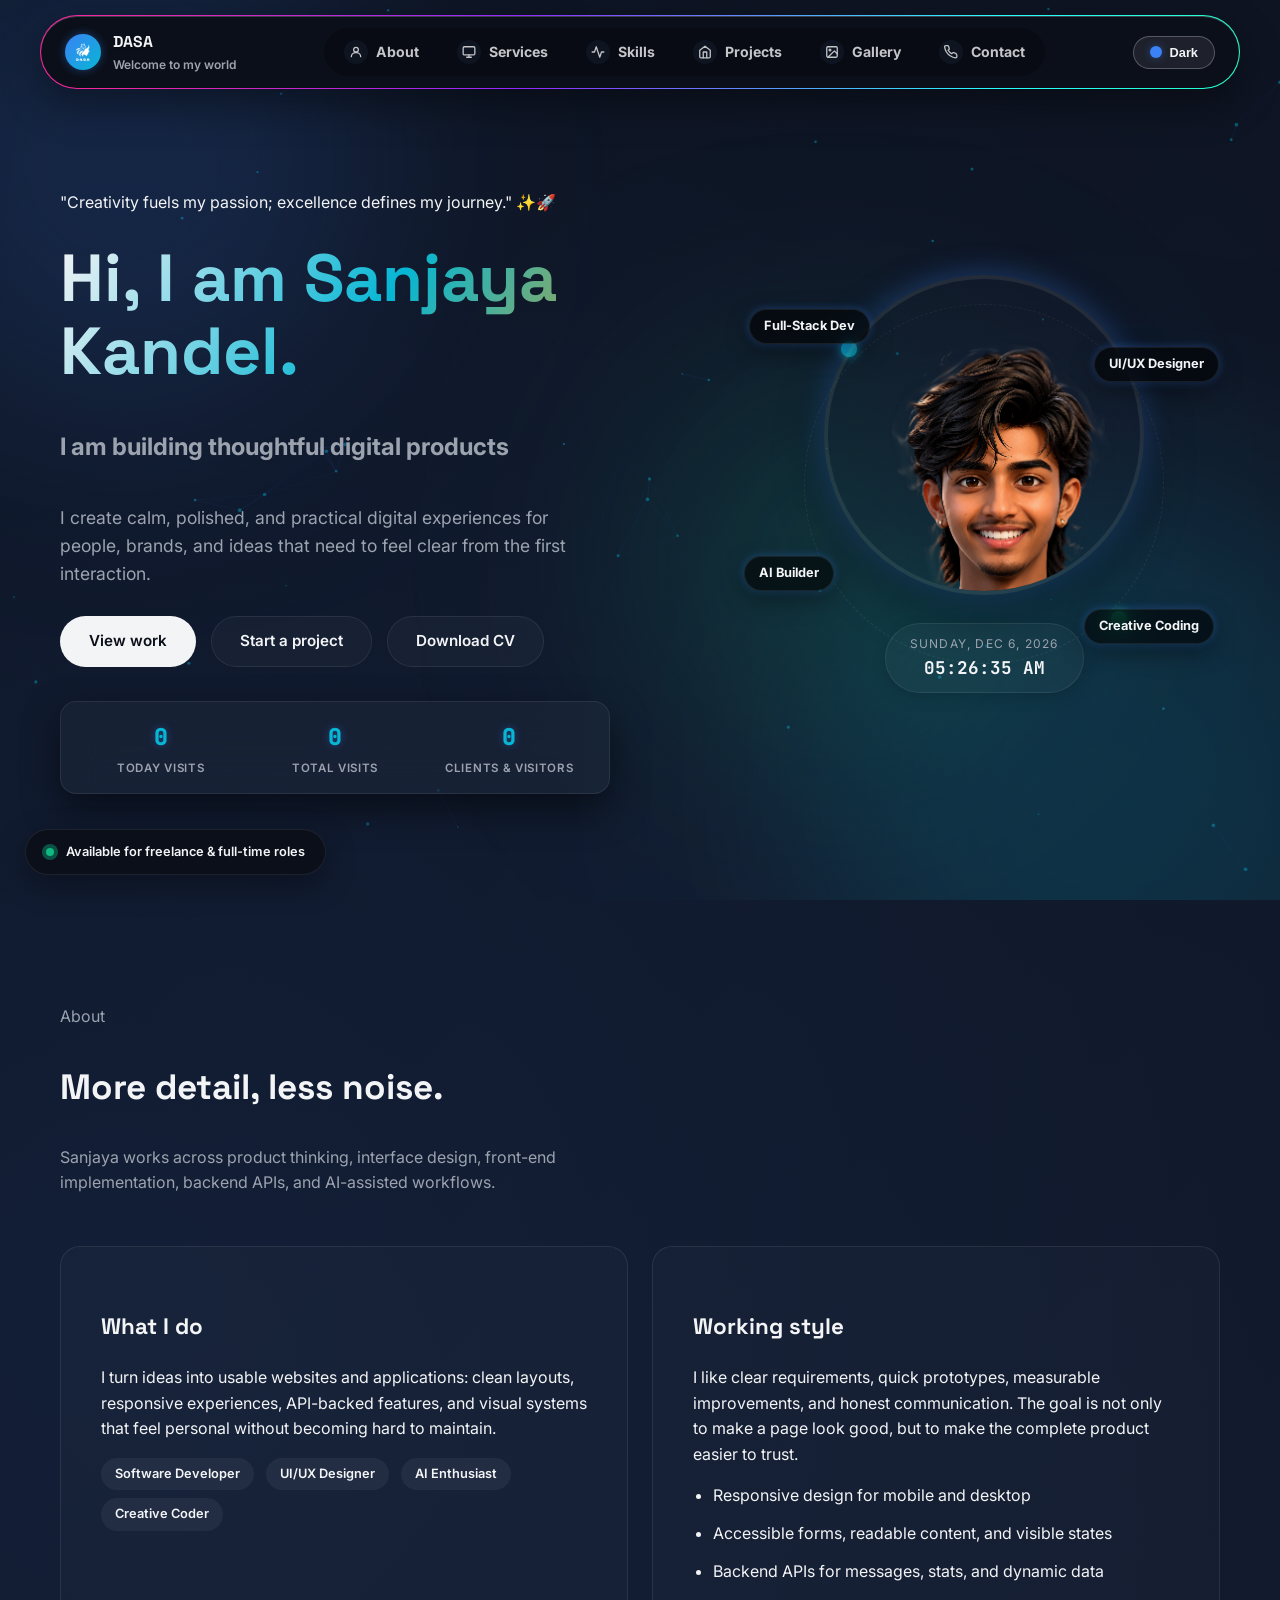
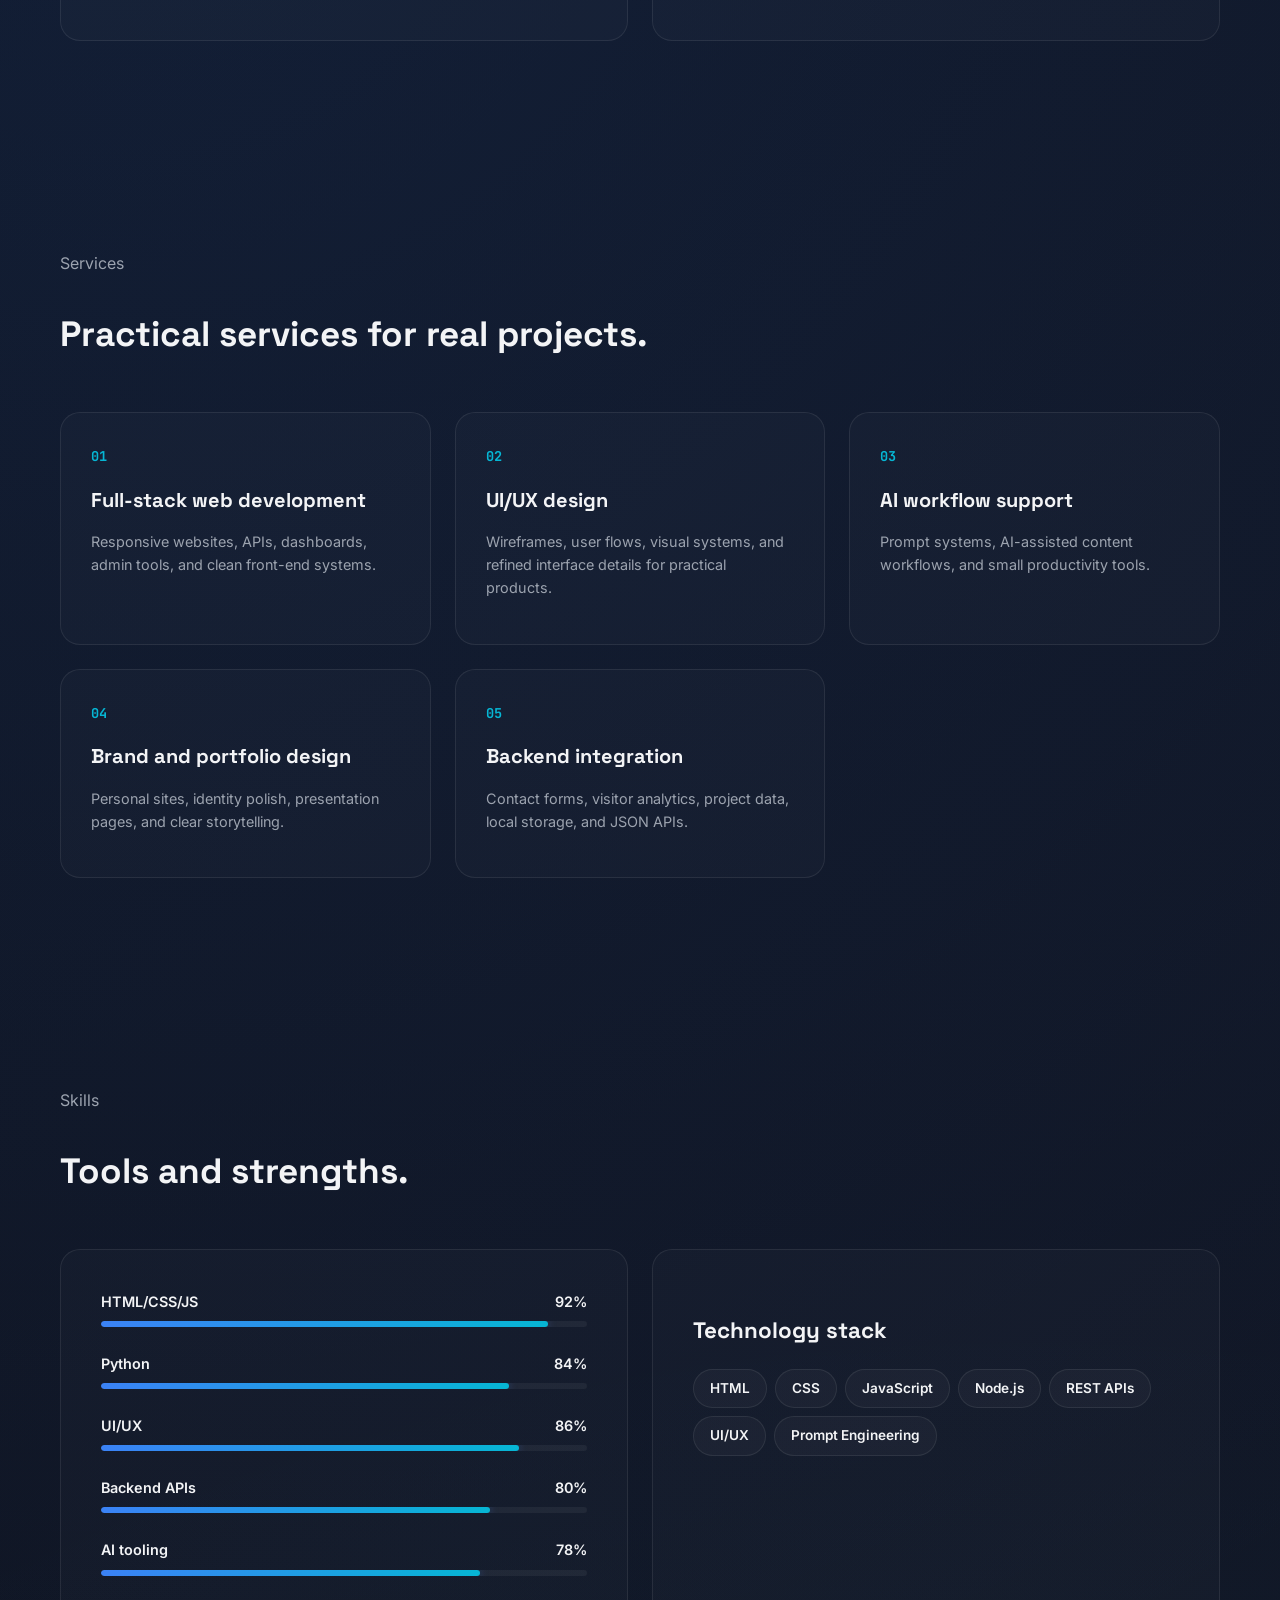
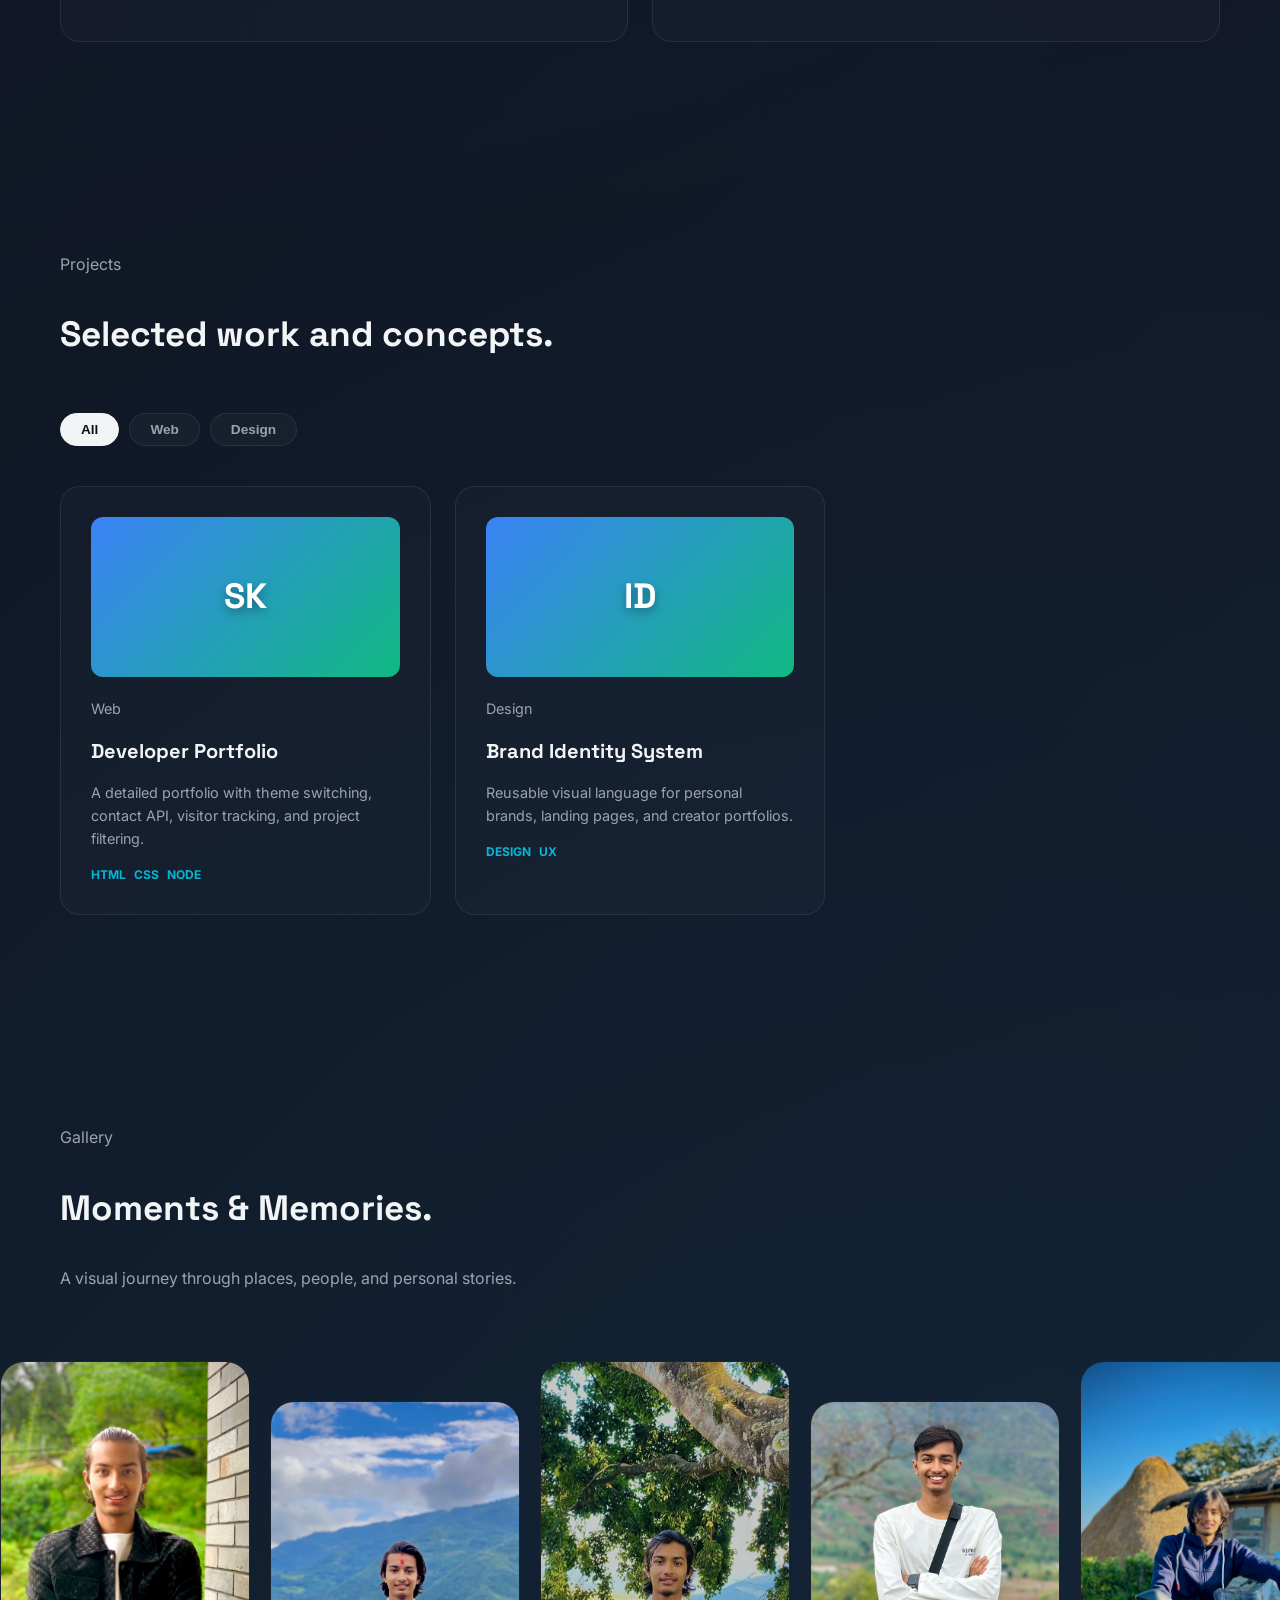
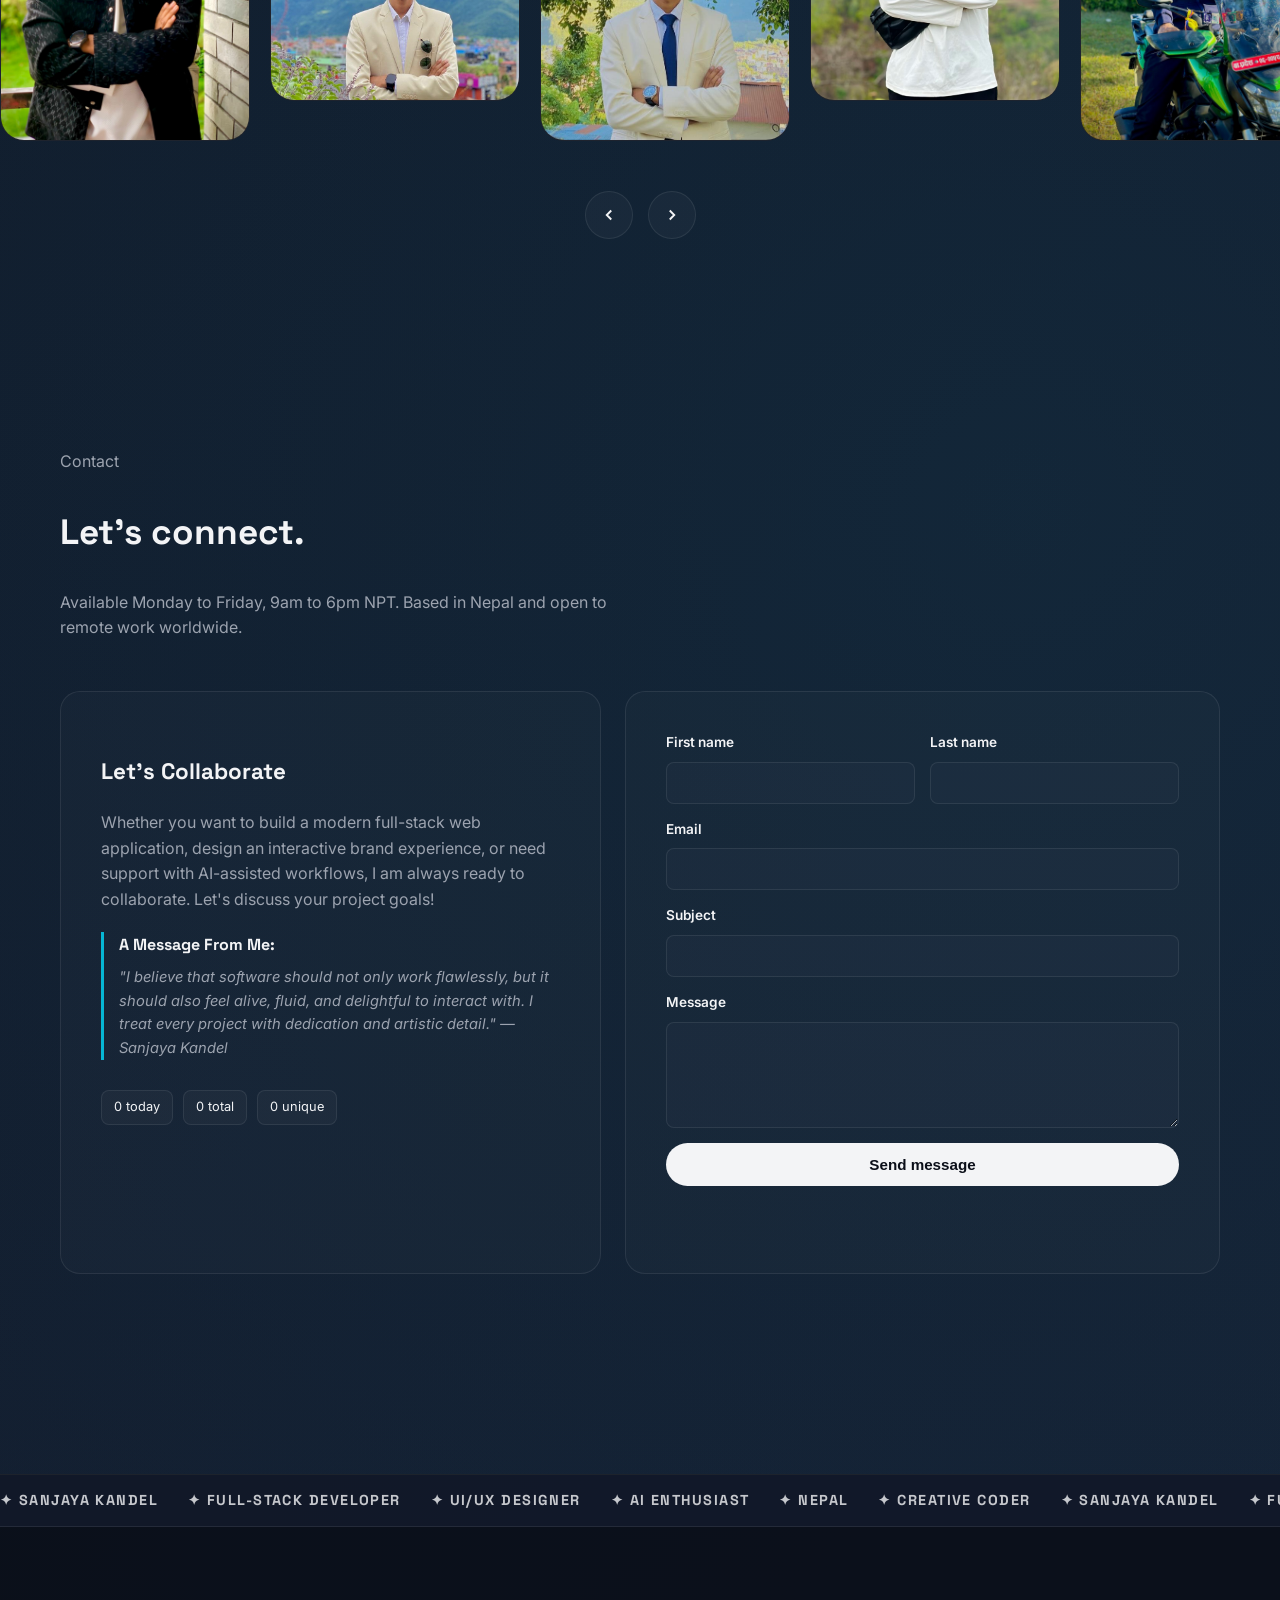
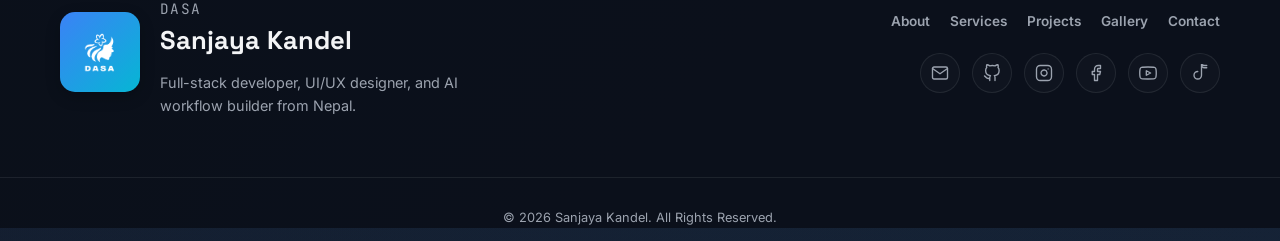
==== commit cf850d91: "Update index.html" ====
--- a/index.html
+++ b/index.html
@@ -14,16 +14,7 @@
     rel="stylesheet">
   <link rel="stylesheet" href="styles.css">
 </head>
-<!-- Visitor Counter -->
-
-
-<script>
-fetch("https://portfolio-api.kandelsanjaya7.workers.dev/api/stats")
-.then(res => res.json())
-.then(data => {
-  document.getElementById("visitorCount").innerText = data.total;
-});
-</script>
+
 <body>
   <!-- ===================== LOADER ===================== -->
   <div class="loader-screen" id="loaderScreen" aria-live="polite">
@@ -206,18 +197,15 @@
         <!-- Glassmorphism Box for Clients & Visitor Statistics -->
         <div class="visitor-glass-box reveal">
           <div class="vgb-item">
-            <span class="vgb-val" id="todayVisitsHero">100+</span>
-            <p>Total Visitors: <span id="visitorCount">0</span></p>
-            <span class="vgb-lbl">Total clients</span>
-            <span class="vgb-lbl">
-       
+            <span class="vgb-val" id="todayVisitsHero">0</span>
+            <span class="vgb-lbl">Today Visits</span>
           </div>
           <div class="vgb-item">
-            <span class="vgb-val" id="totalVisitsHero">100+</span>
-            <span class="vgb-lbl">Total projects </span>
+            <span class="vgb-val" id="totalVisitsHero">0</span>
+            <span class="vgb-lbl">Total Visits</span>
           </div>
           <div class="vgb-item">
-            <span class="vgb-val" id="uniqueVisitsHero">70+</span>
+            <span class="vgb-val" id="uniqueVisitsHero">0</span>
             <span class="vgb-lbl">Clients & Visitors</span>
           </div>
         </div>
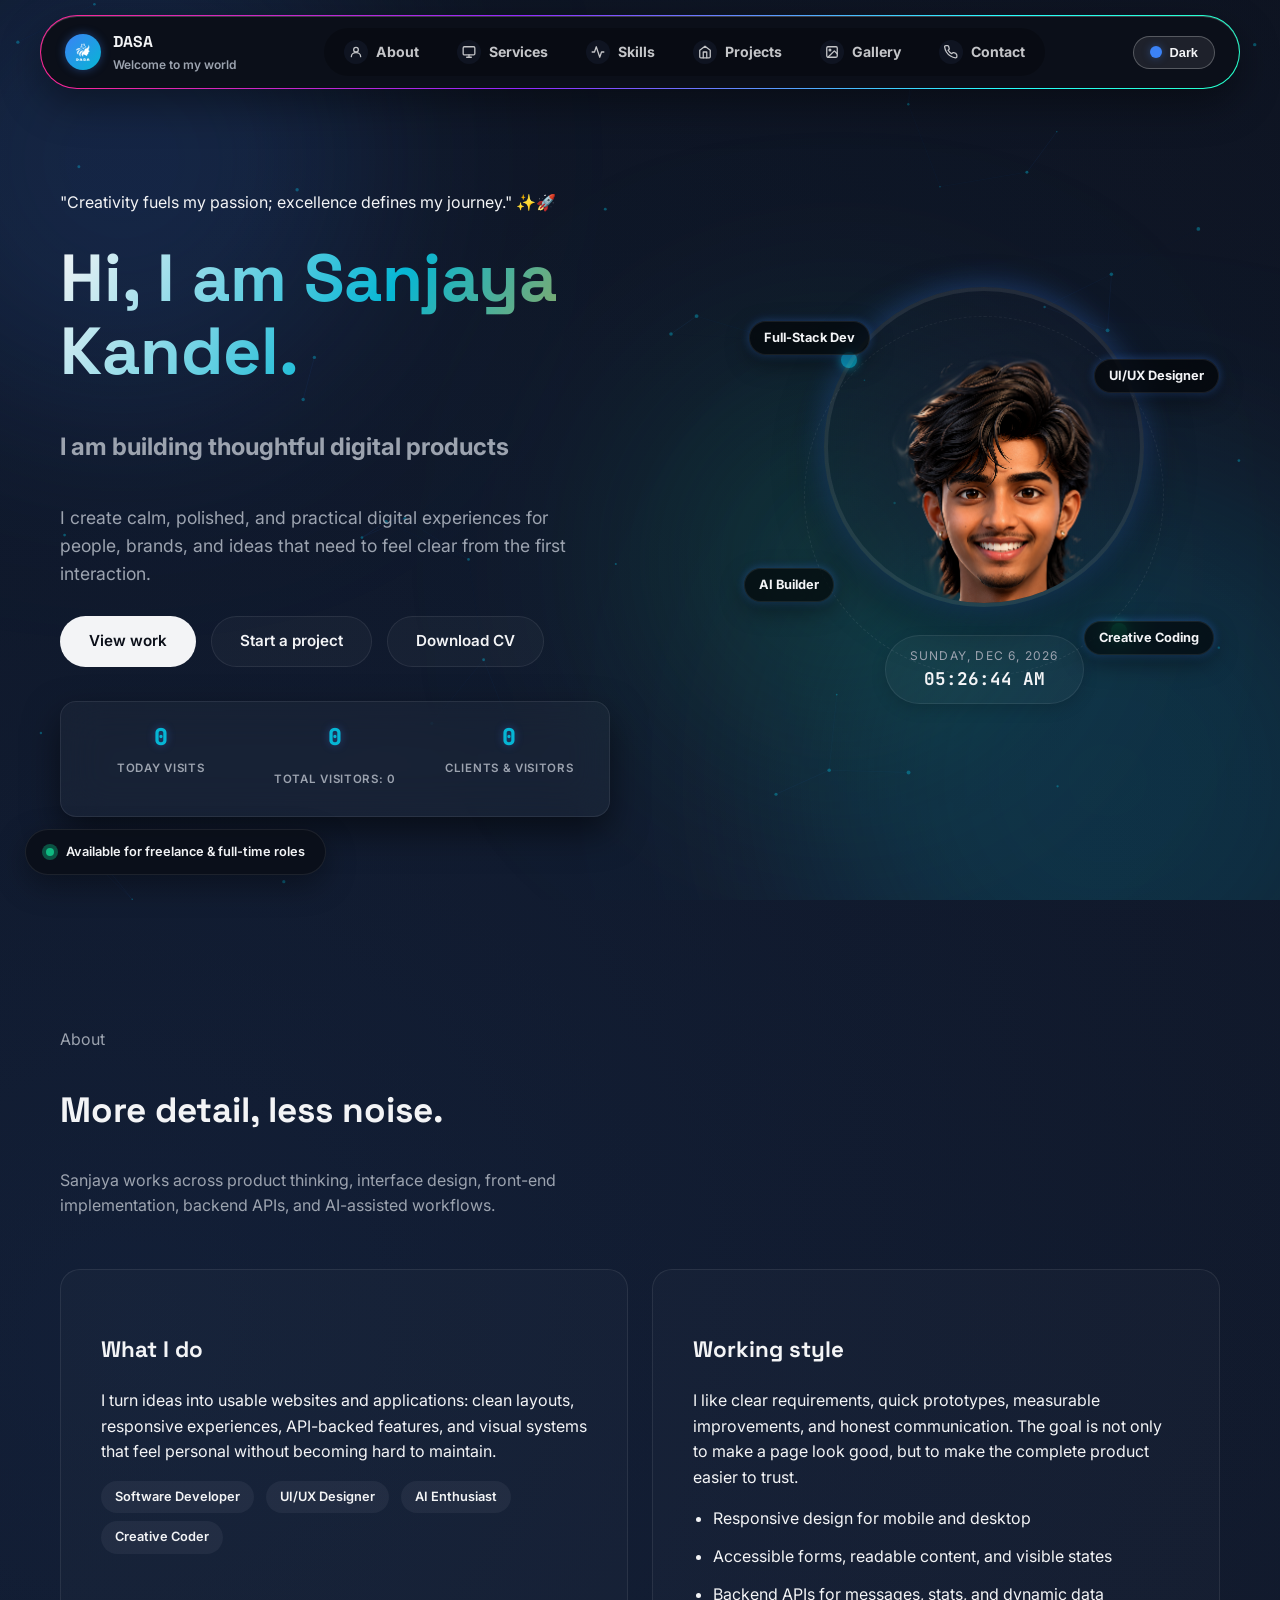
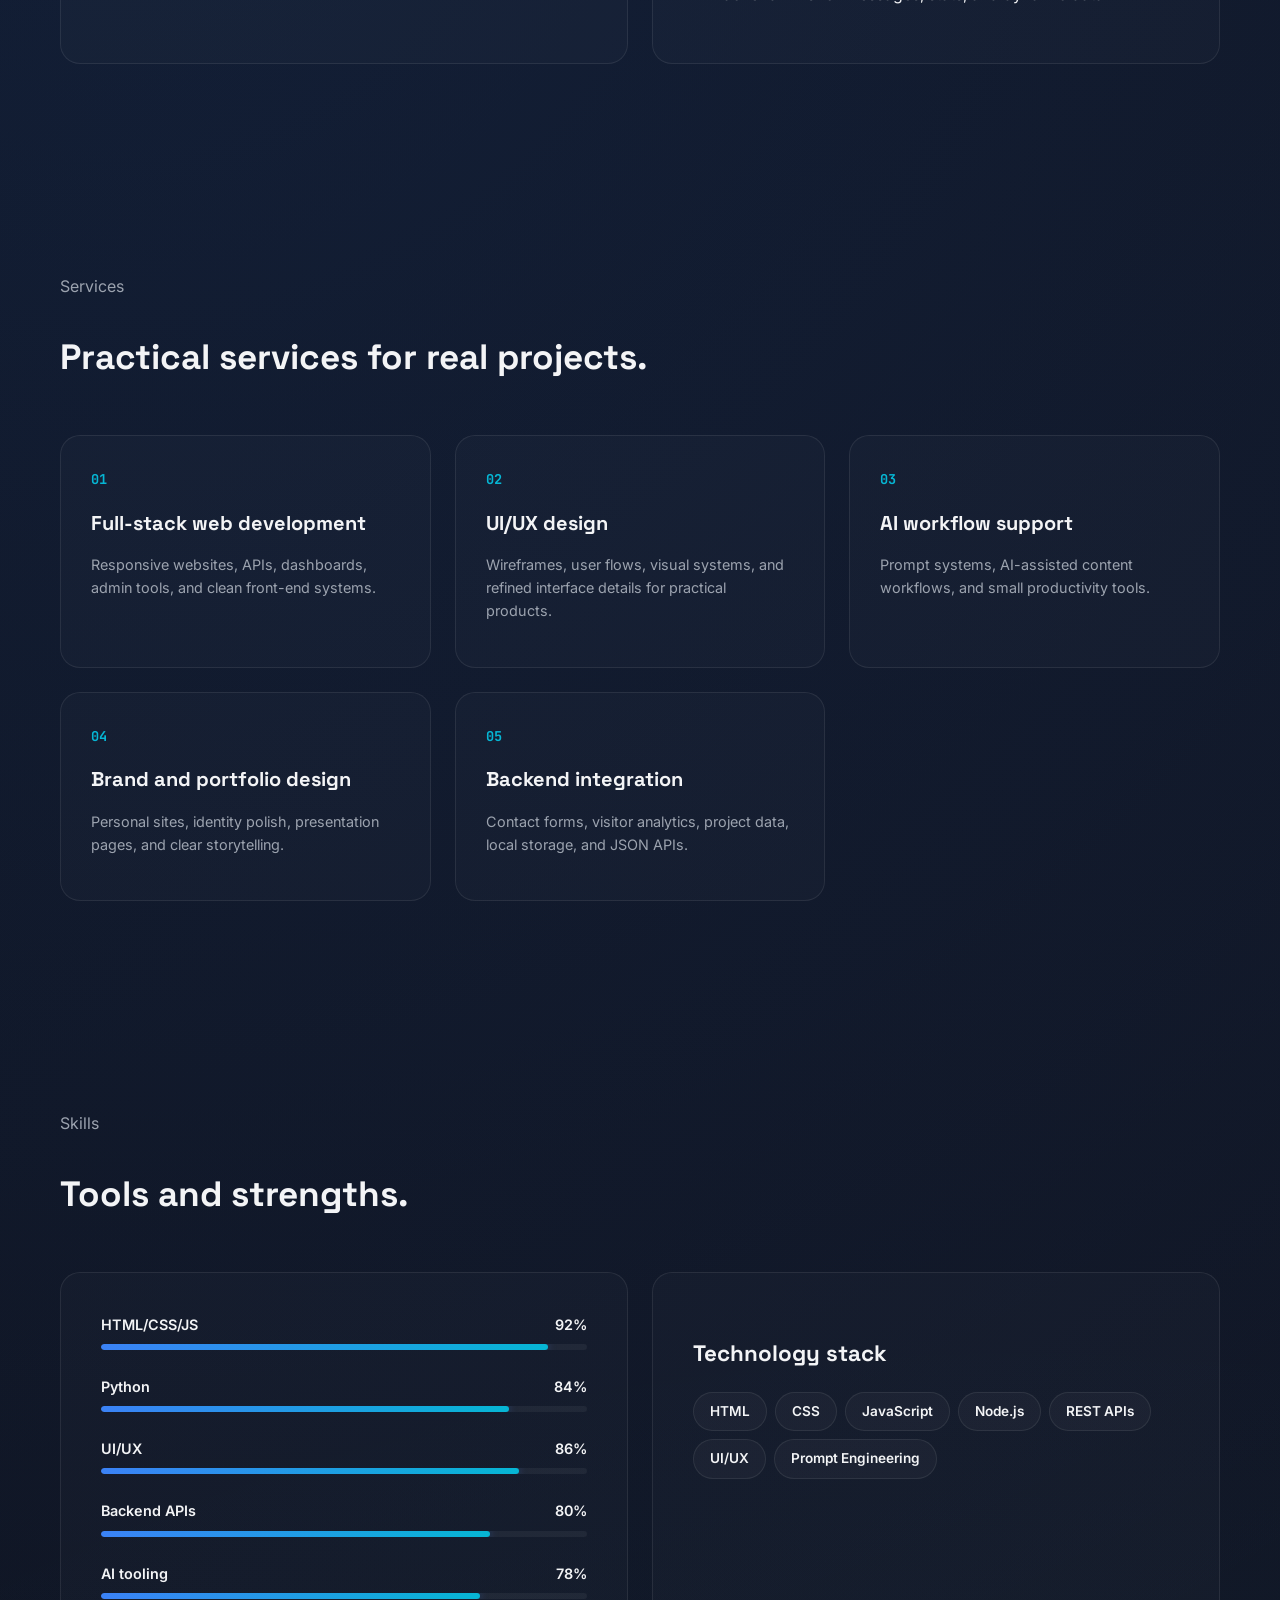
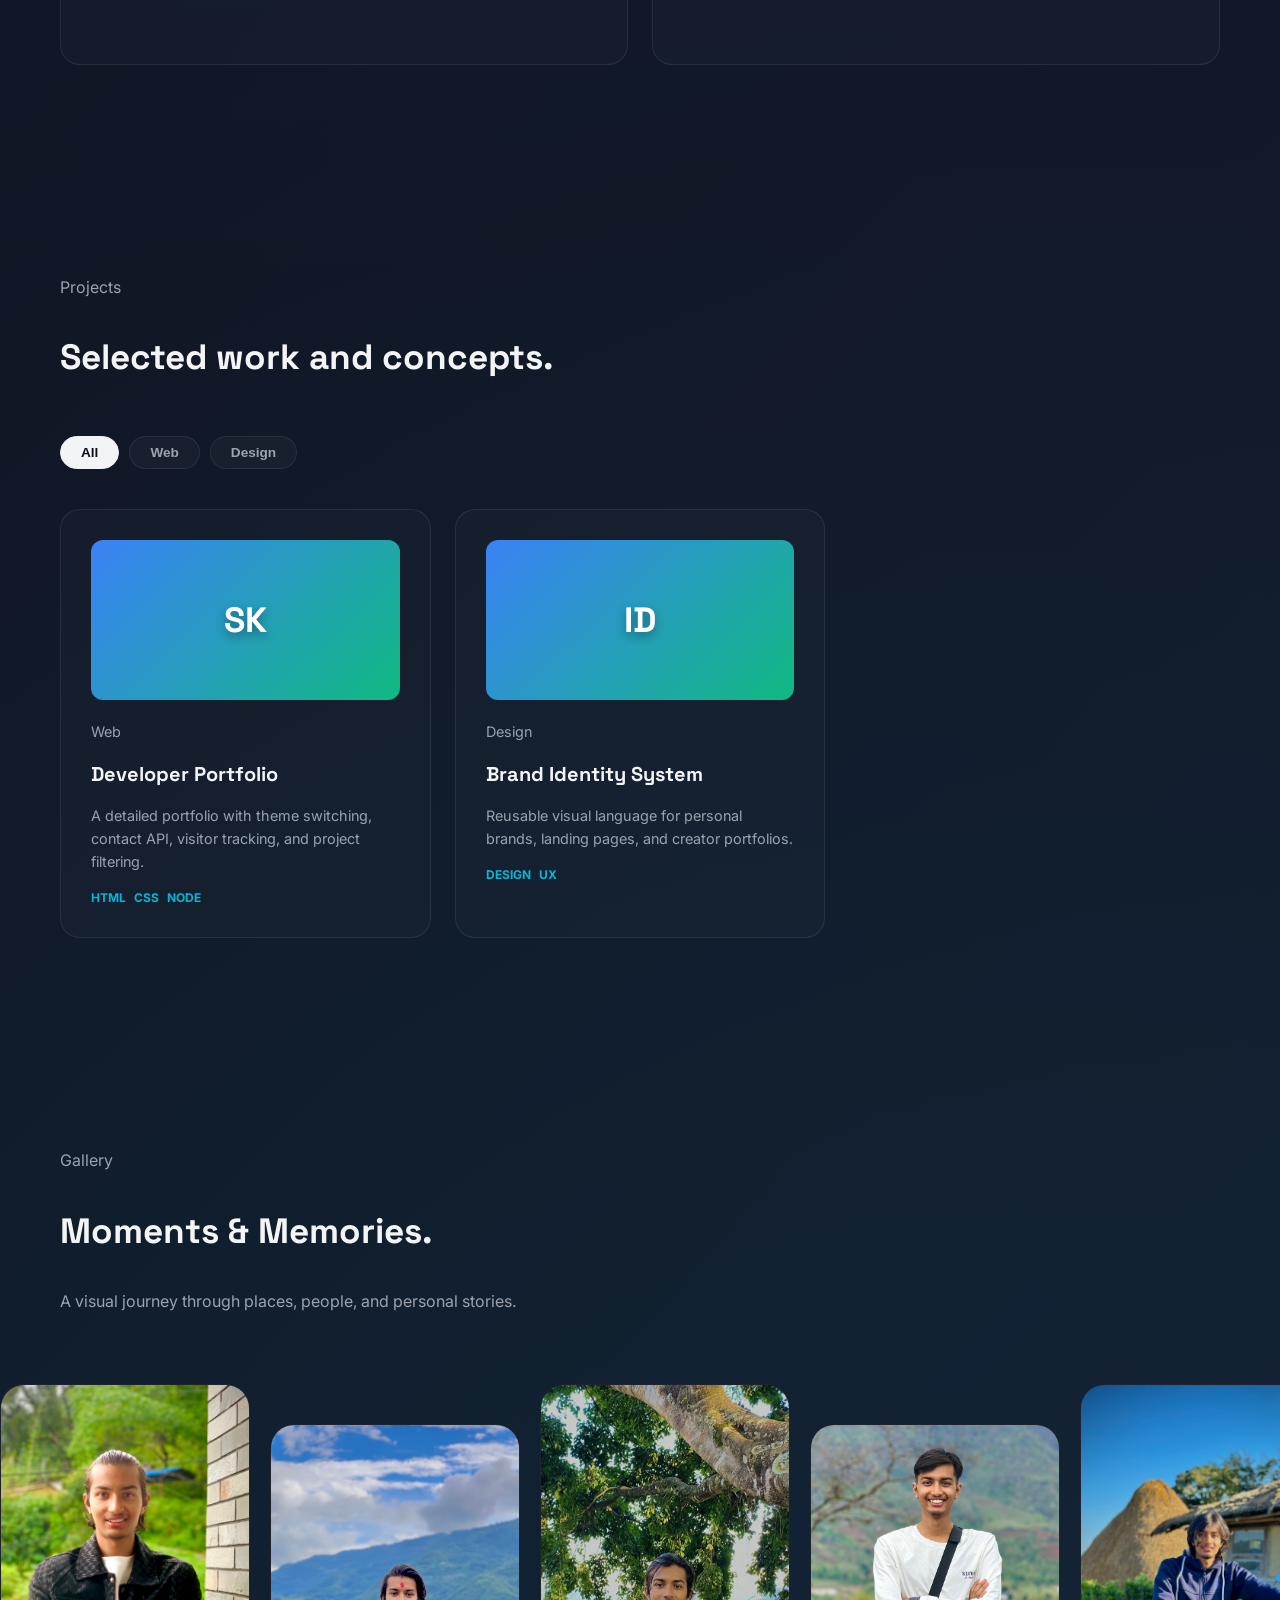
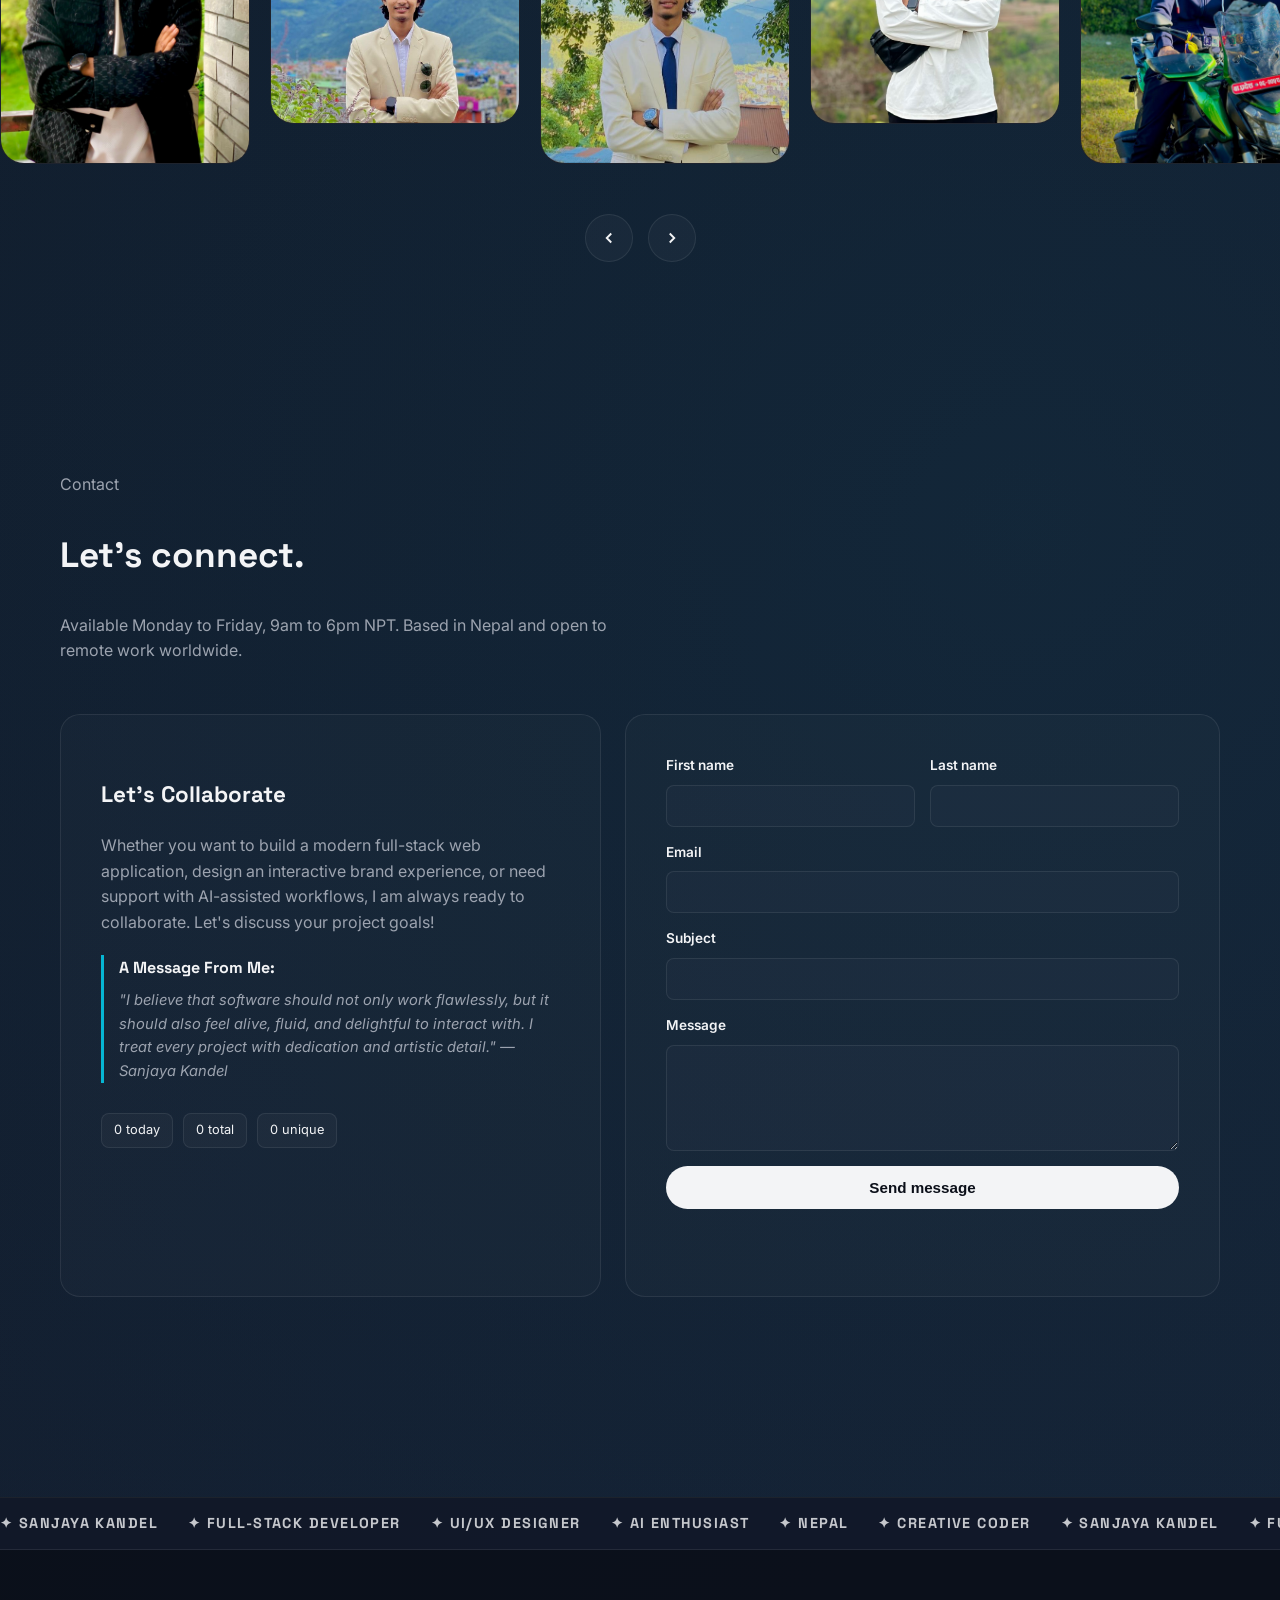
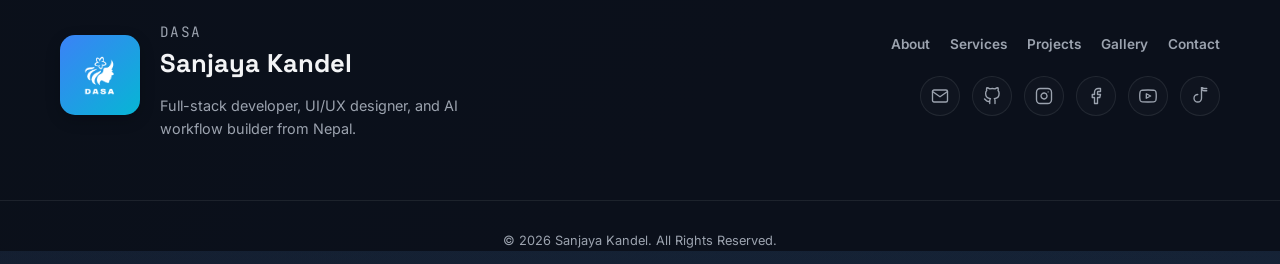
==== commit 343cde91: "Update index.html" ====
--- a/index.html
+++ b/index.html
@@ -14,7 +14,13 @@
     rel="stylesheet">
   <link rel="stylesheet" href="styles.css">
 </head>
-
+<script>
+fetch("https://portfolio-api.kandelsanjaya7.workers.dev/api/stats")
+.then(res => res.json())
+.then(data => {
+  document.getElementById("visitorCount").innerText = data.total;
+});
+</script>
 <body>
   <!-- ===================== LOADER ===================== -->
   <div class="loader-screen" id="loaderScreen" aria-live="polite">
@@ -202,7 +208,7 @@
           </div>
           <div class="vgb-item">
             <span class="vgb-val" id="totalVisitsHero">0</span>
-            <span class="vgb-lbl">Total Visits</span>
+            <span class="vgb-lbl"><p>Total Visitors: <span id="visitorCount">0</span></p></span>
           </div>
           <div class="vgb-item">
             <span class="vgb-val" id="uniqueVisitsHero">0</span>
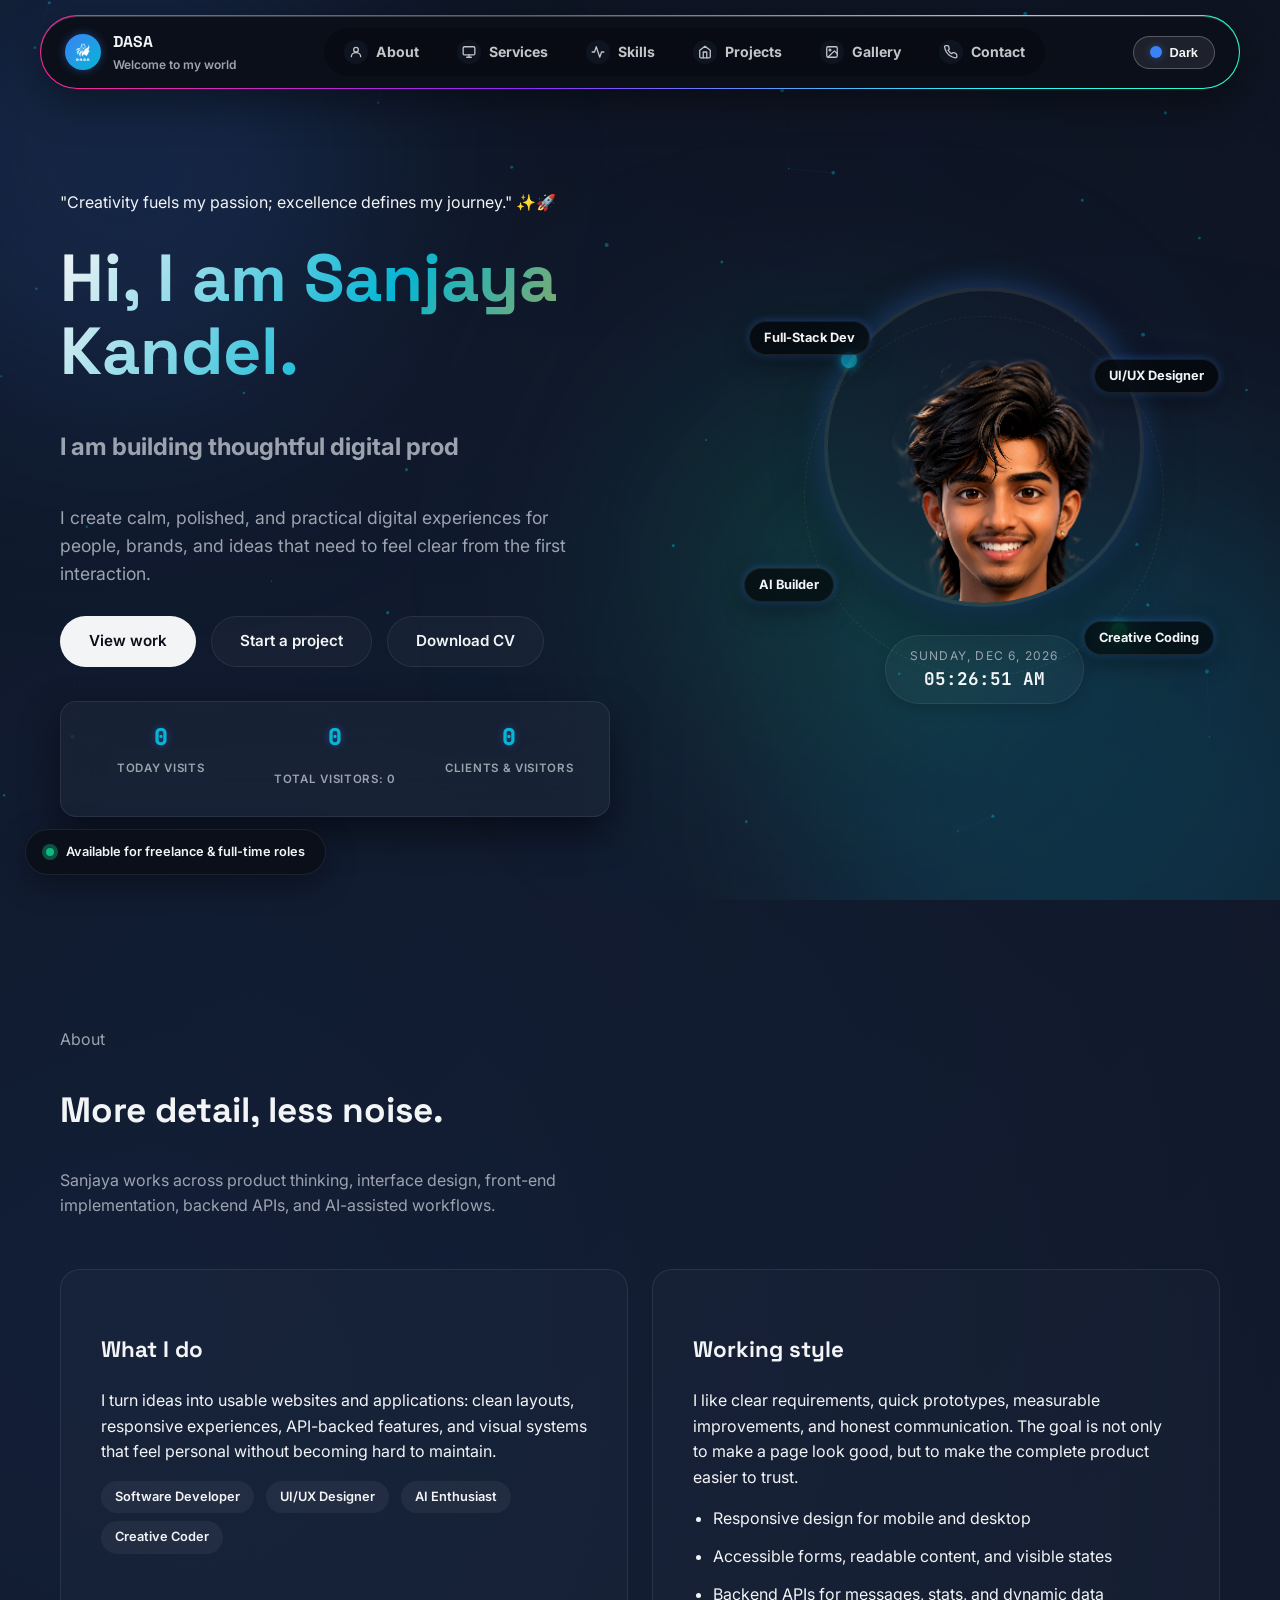
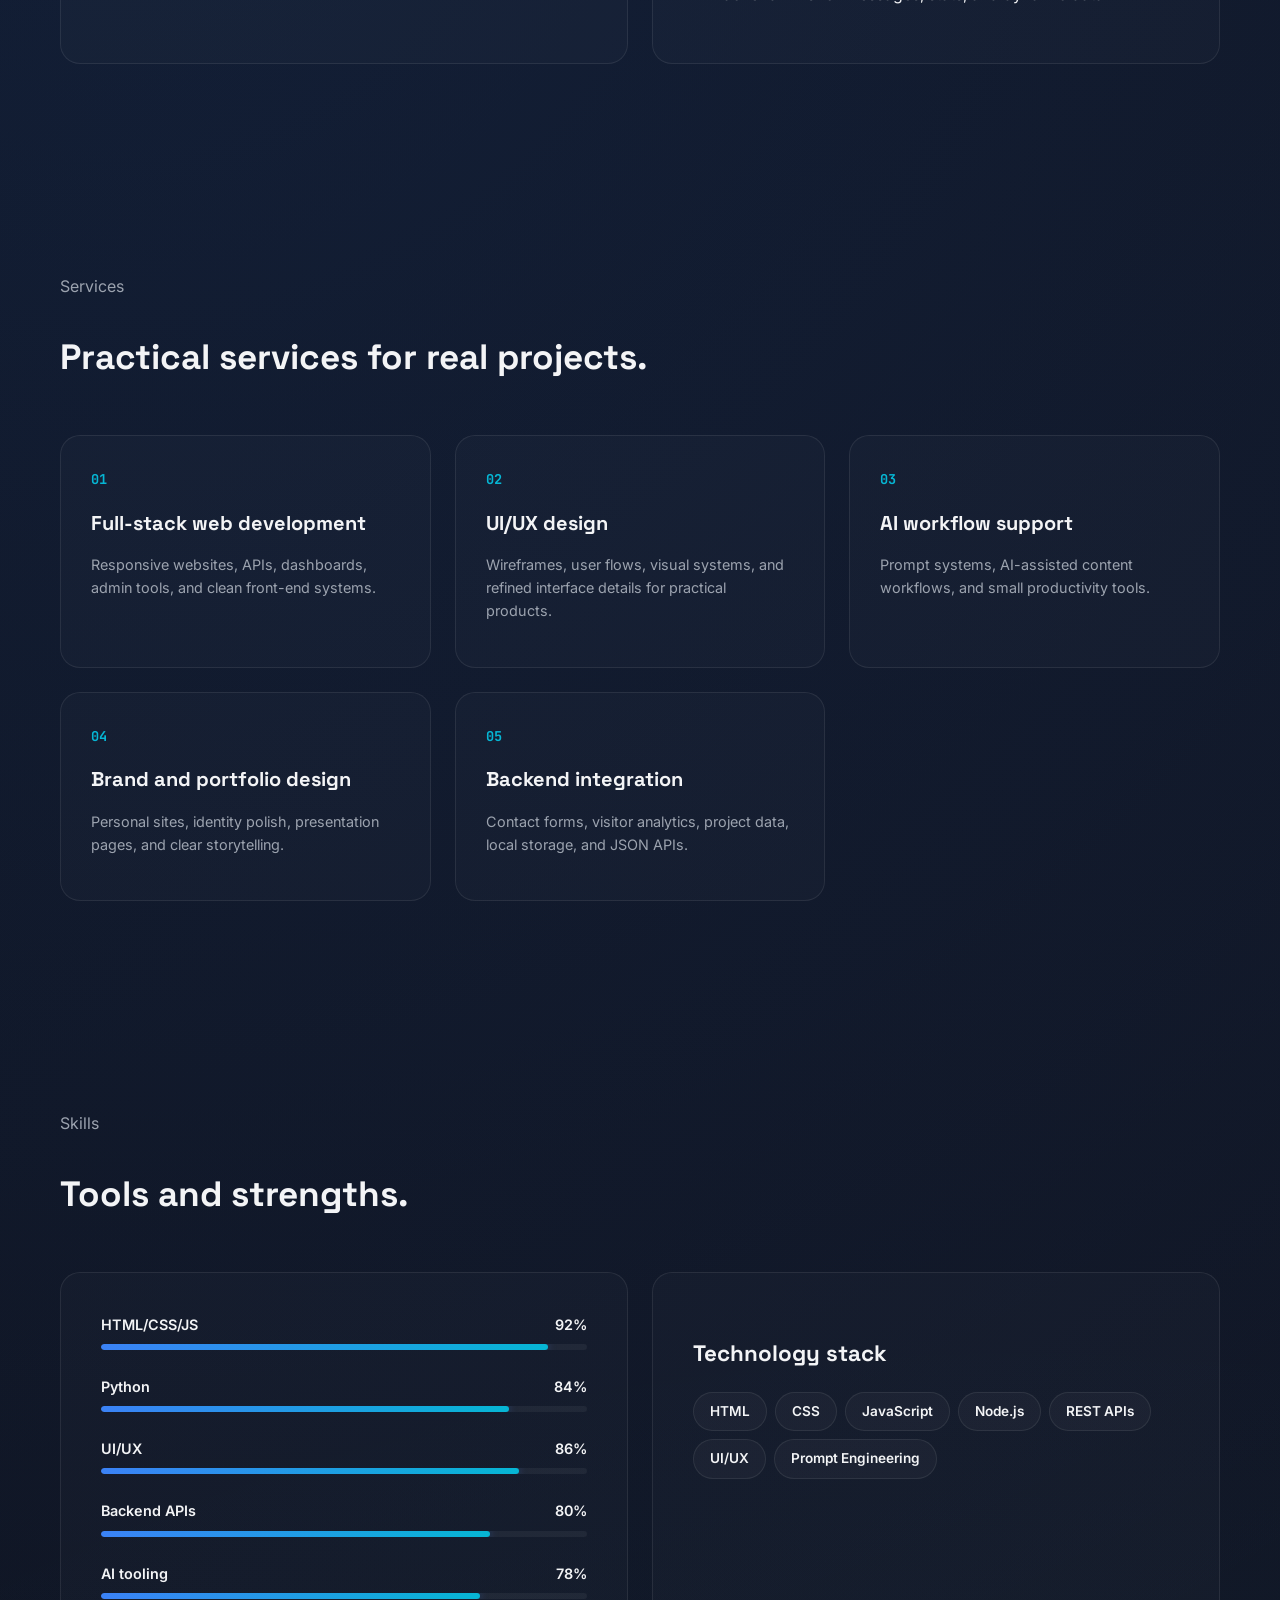
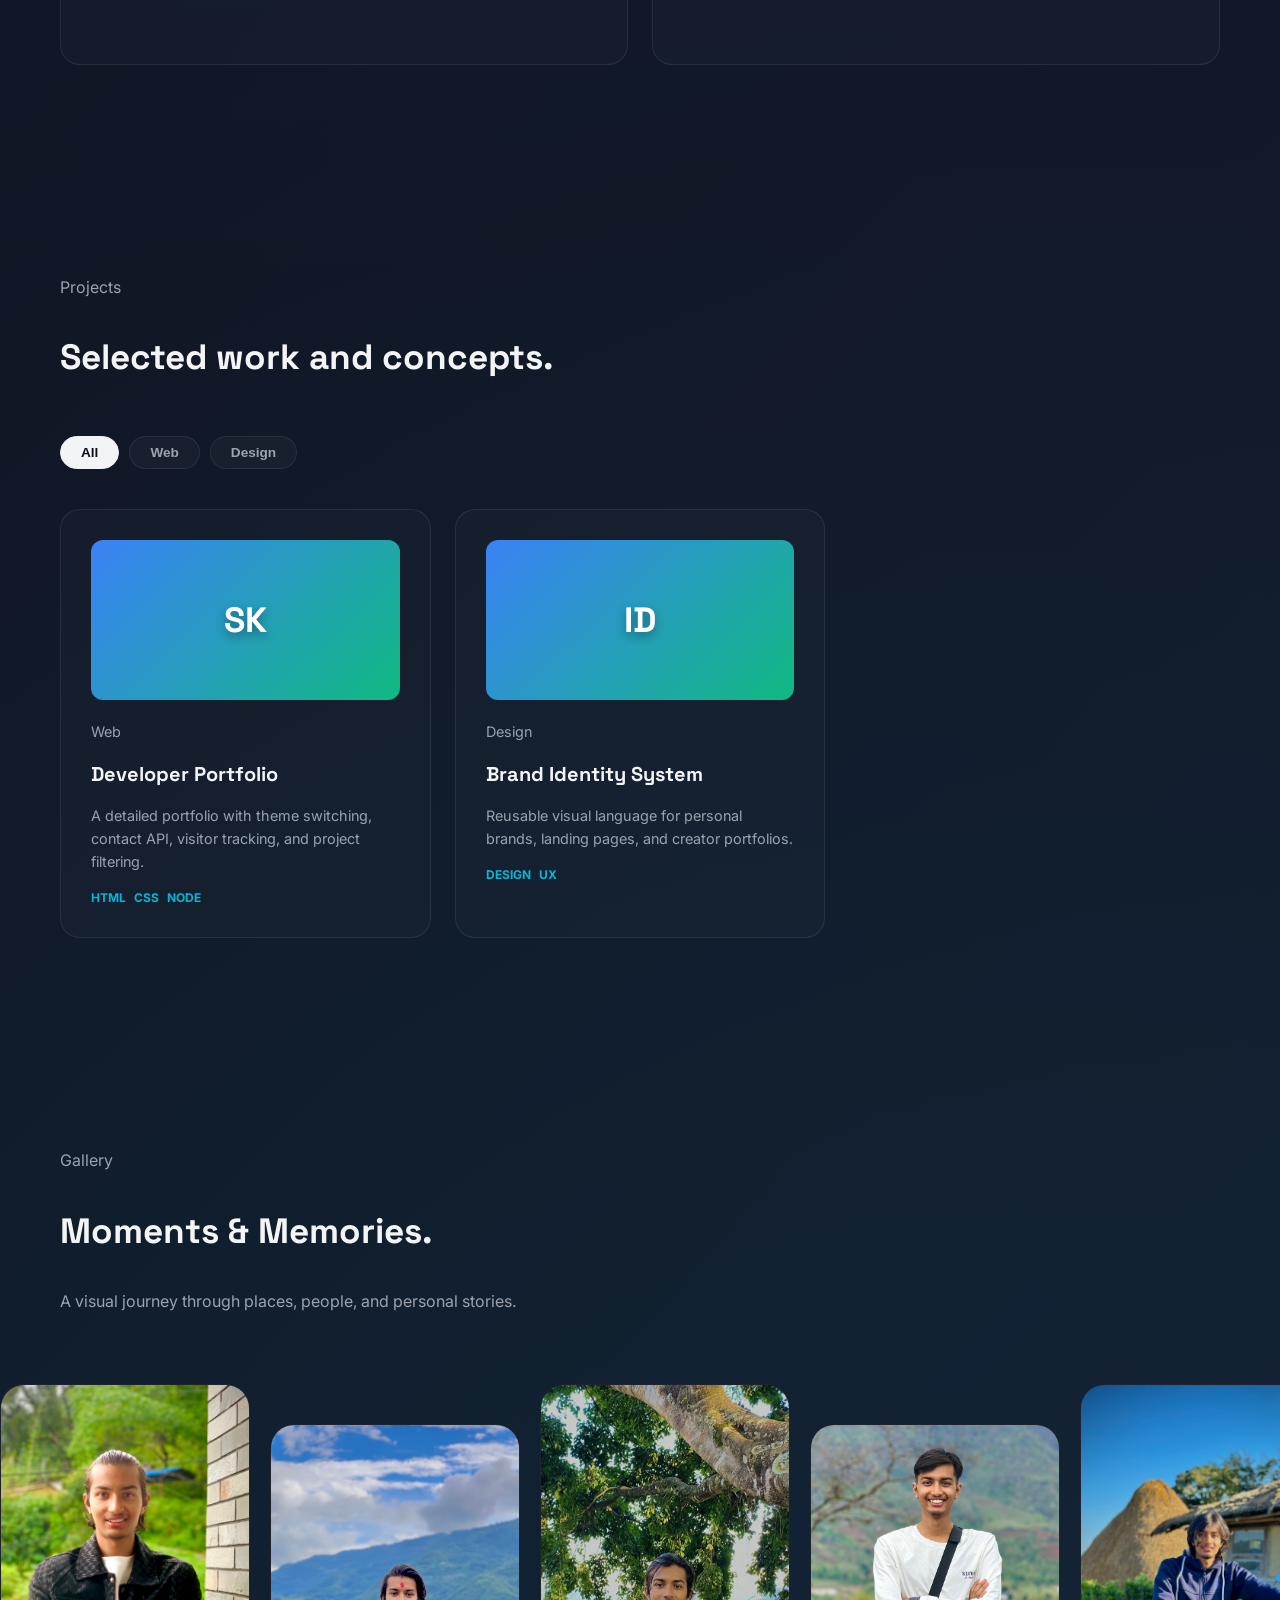
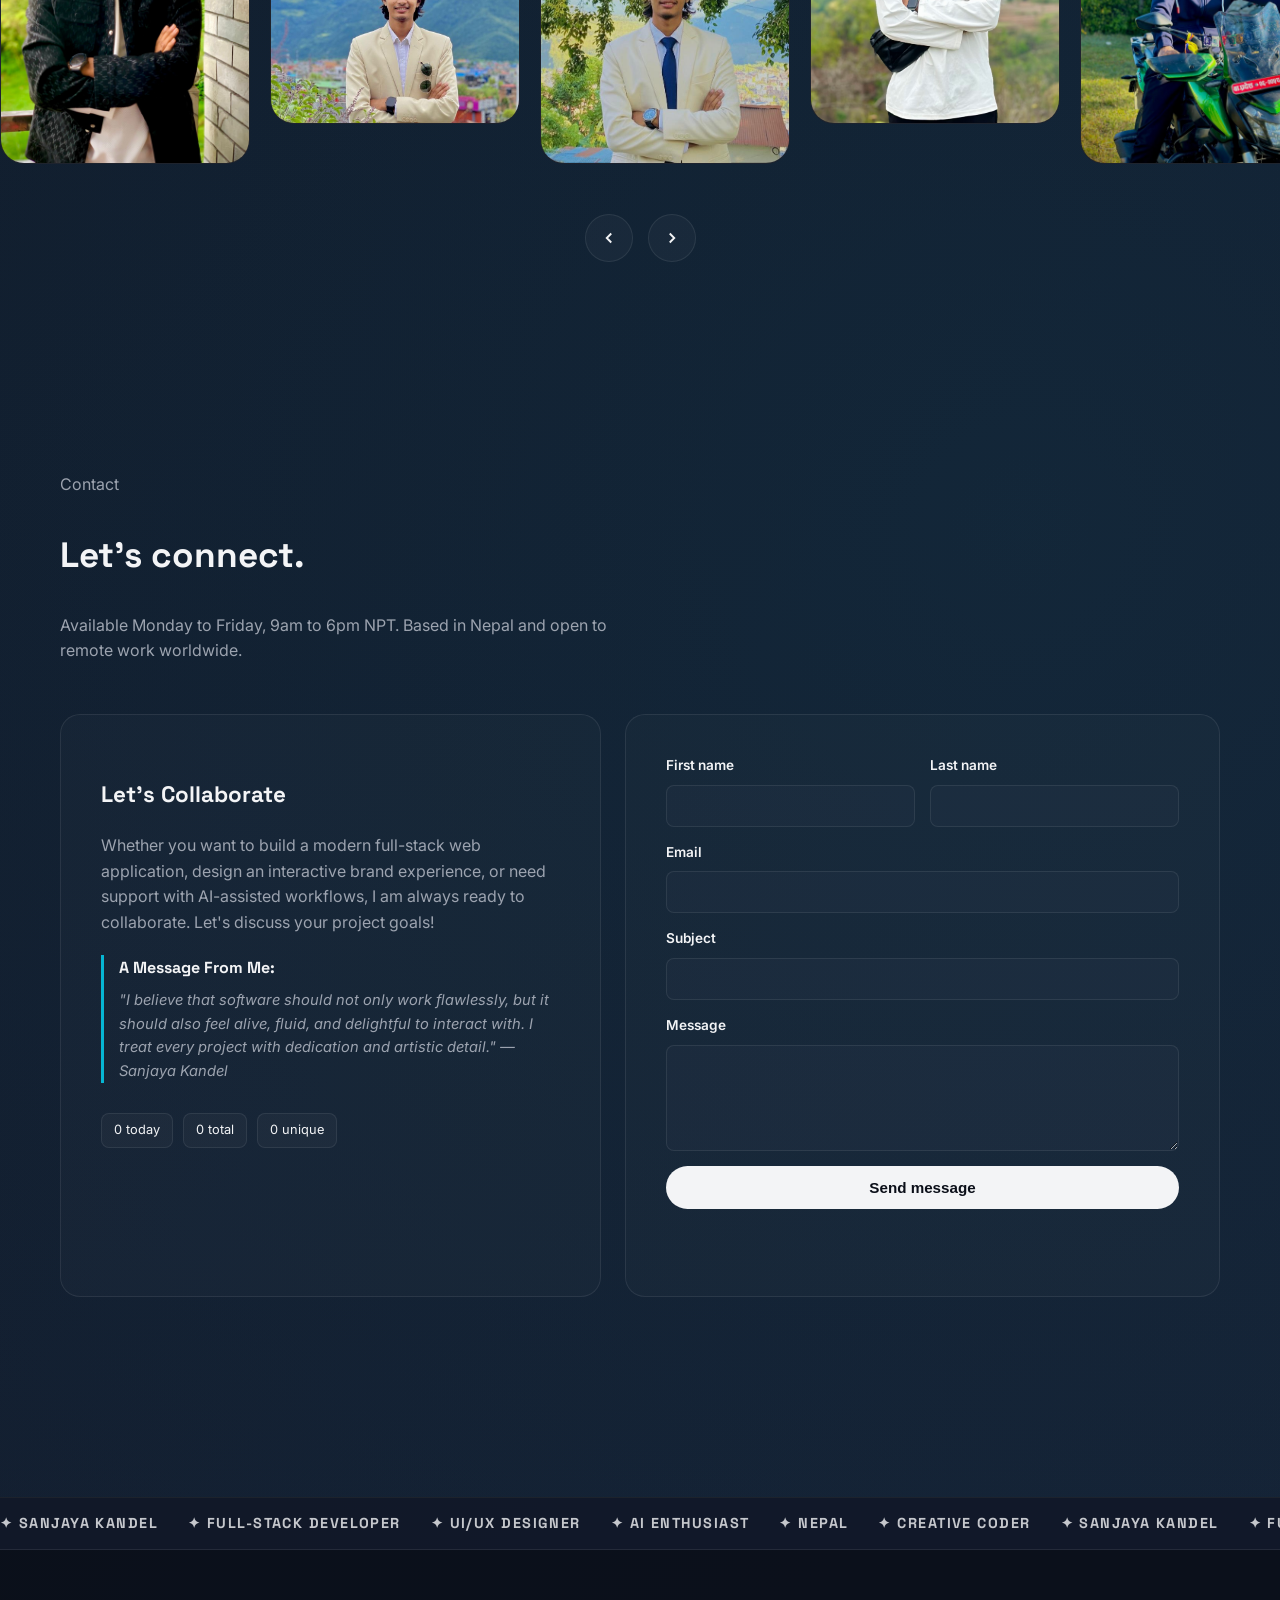
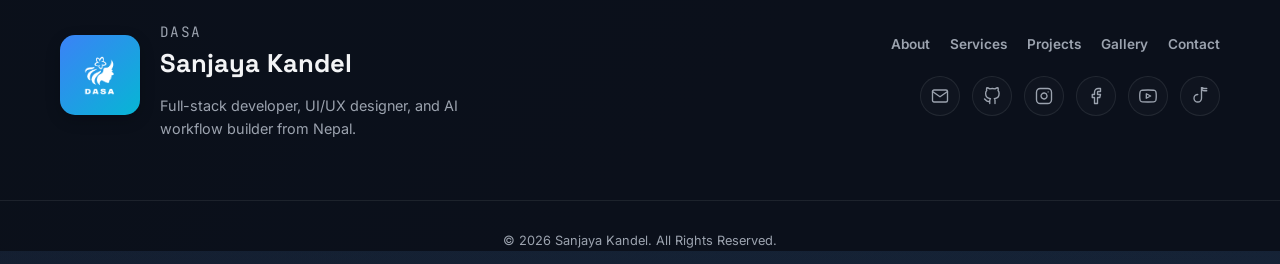
==== commit 27396d44: "Update index.html" ====
--- a/index.html
+++ b/index.html
@@ -14,13 +14,7 @@
     rel="stylesheet">
   <link rel="stylesheet" href="styles.css">
 </head>
-<script>
-fetch("https://portfolio-api.kandelsanjaya7.workers.dev/api/stats")
-.then(res => res.json())
-.then(data => {
-  document.getElementById("visitorCount").innerText = data.total;
-});
-</script>
+
 <body>
   <!-- ===================== LOADER ===================== -->
   <div class="loader-screen" id="loaderScreen" aria-live="polite">
@@ -498,5 +492,11 @@
 
   <script src="app.js"></script>
 </body>
-
+<script>
+fetch("https://portfolio-api.kandelsanjaya7.workers.dev/api/stats")
+.then(res => res.json())
+.then(data => {
+  document.getElementById("visitorCount").innerText = data.total;
+});
+</script>
 </html>
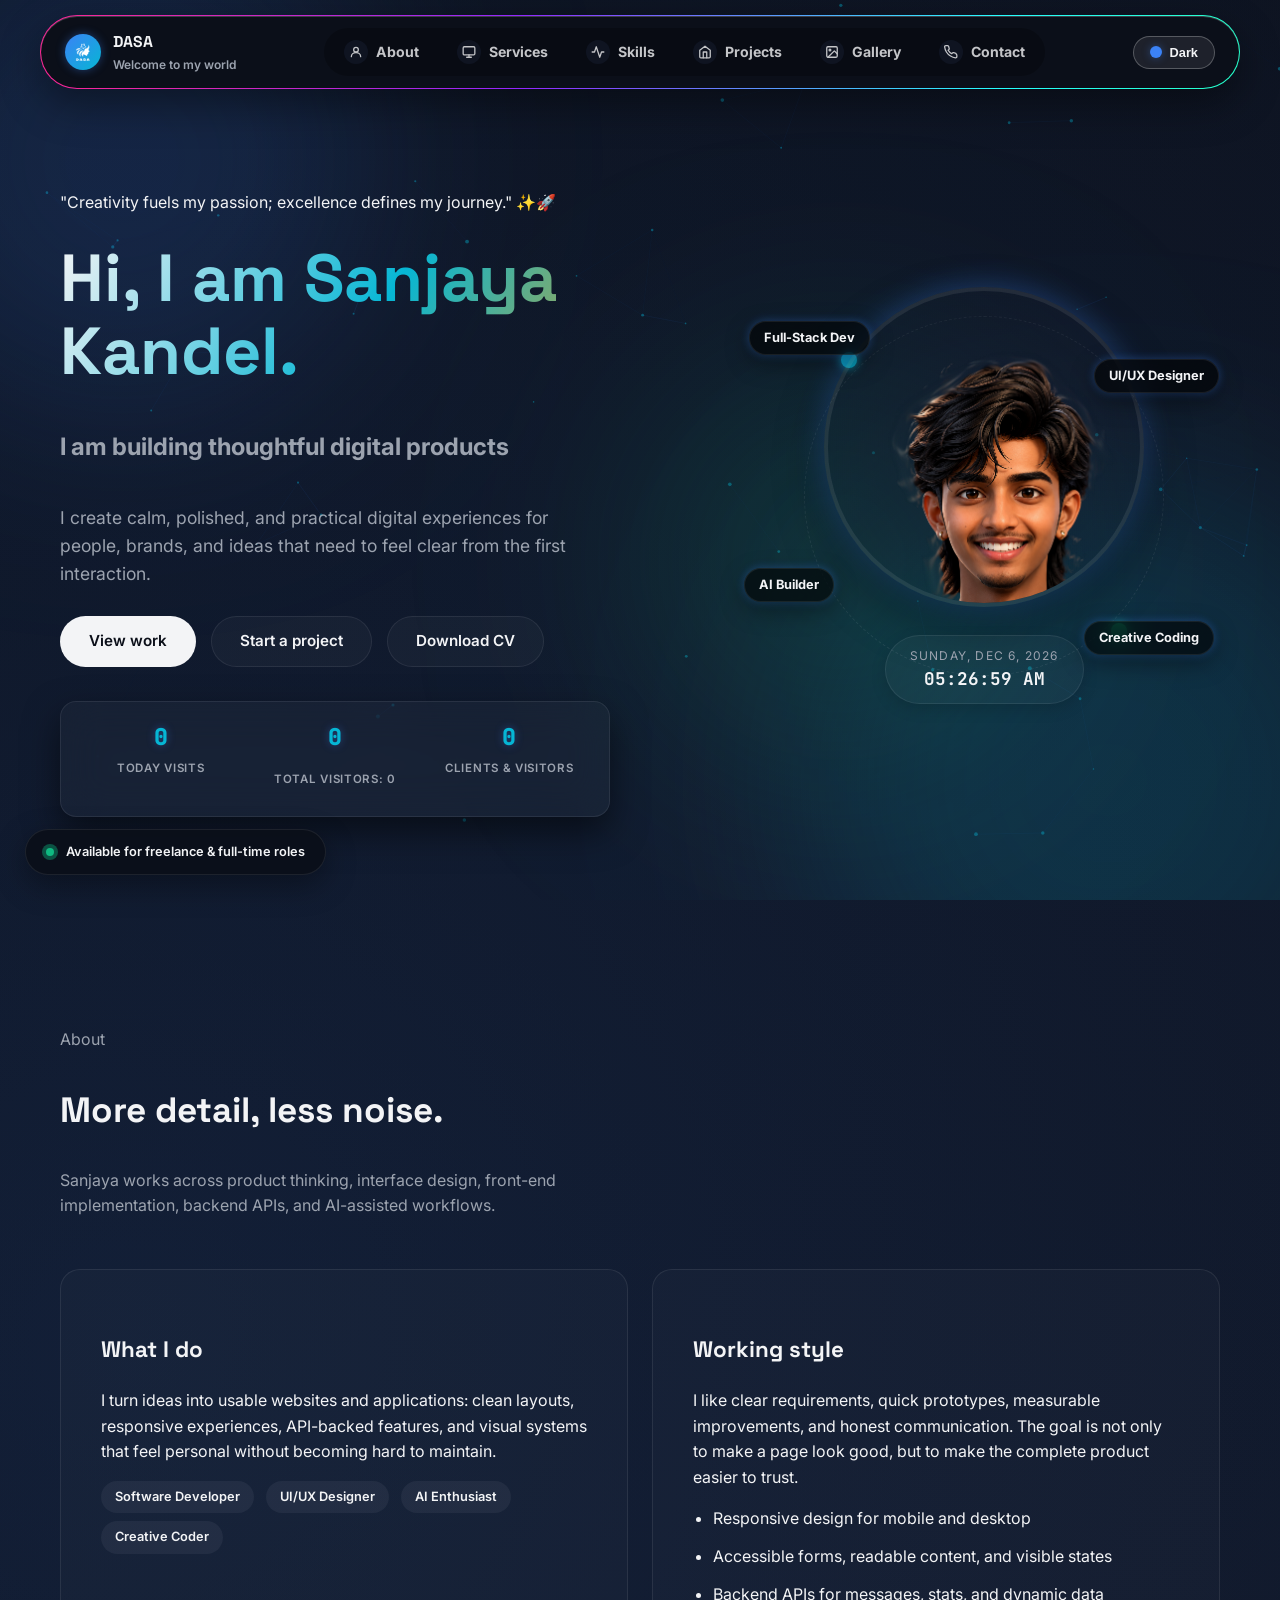
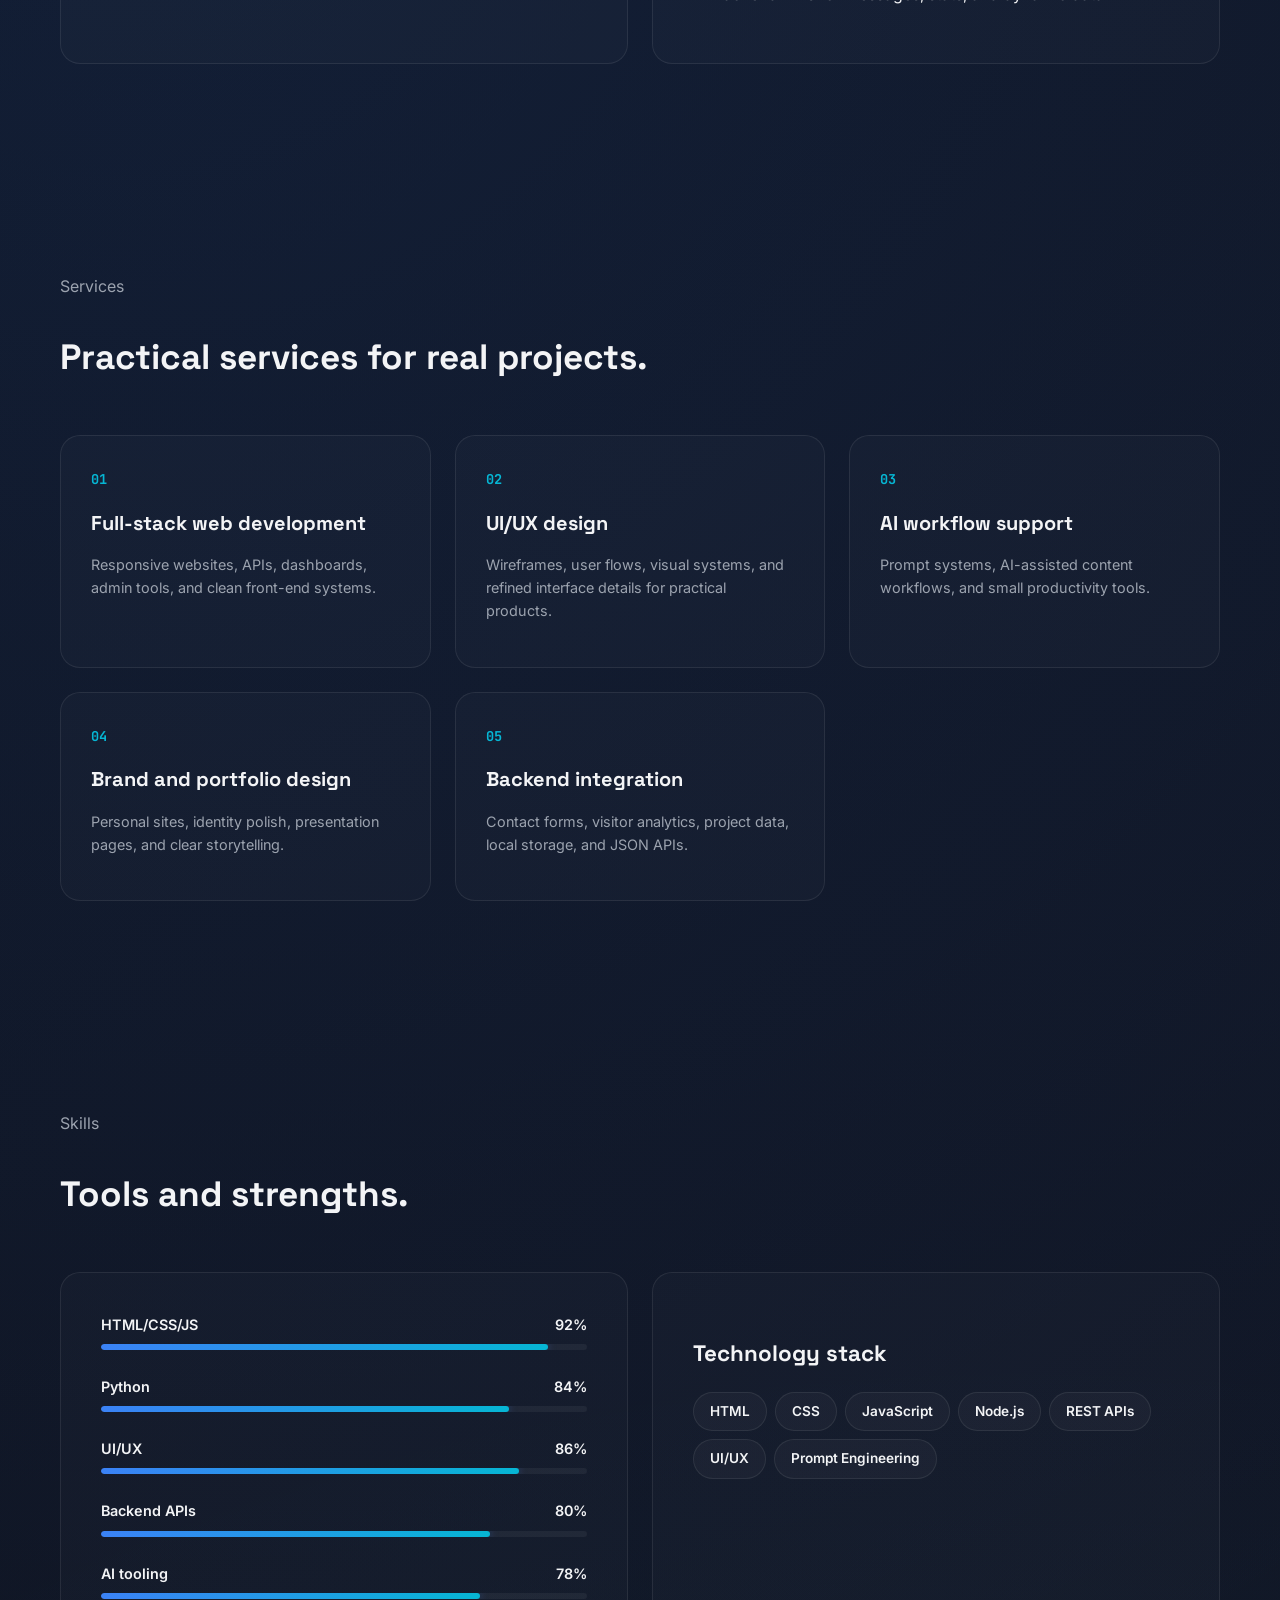
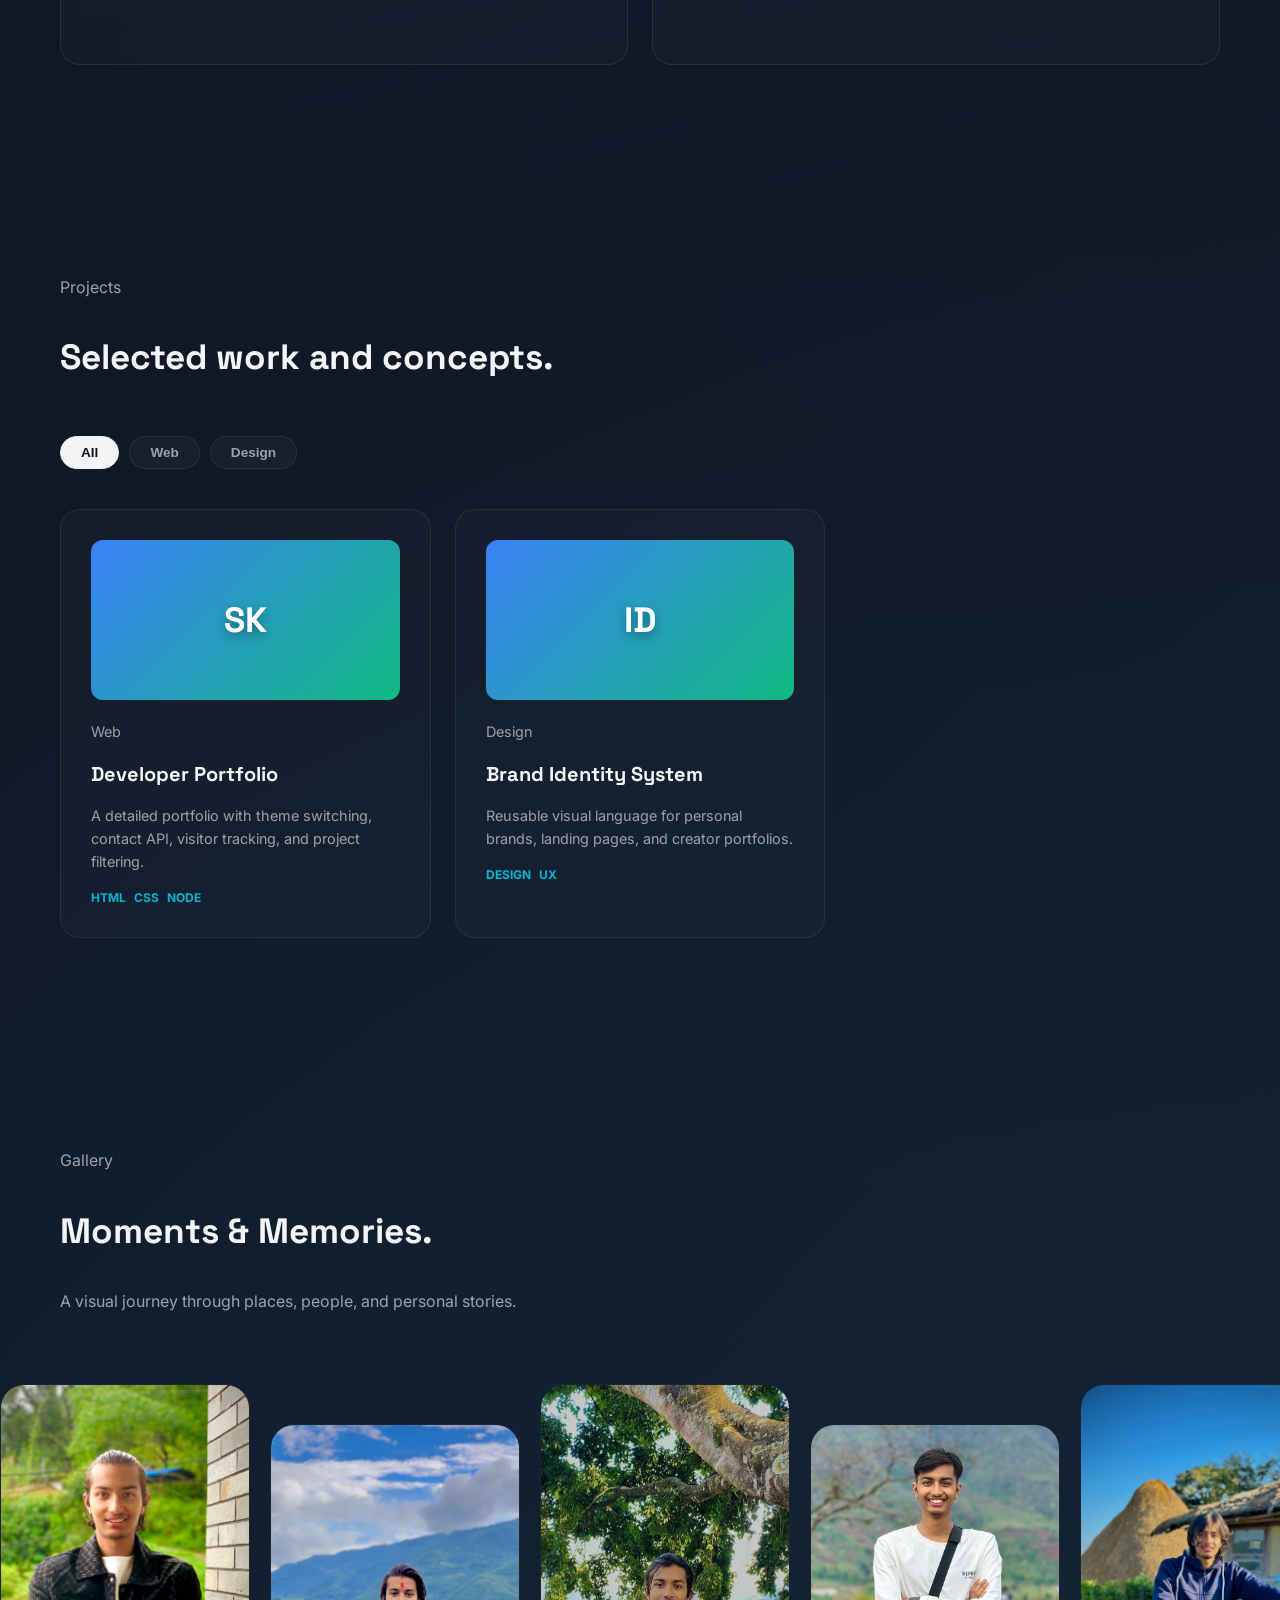
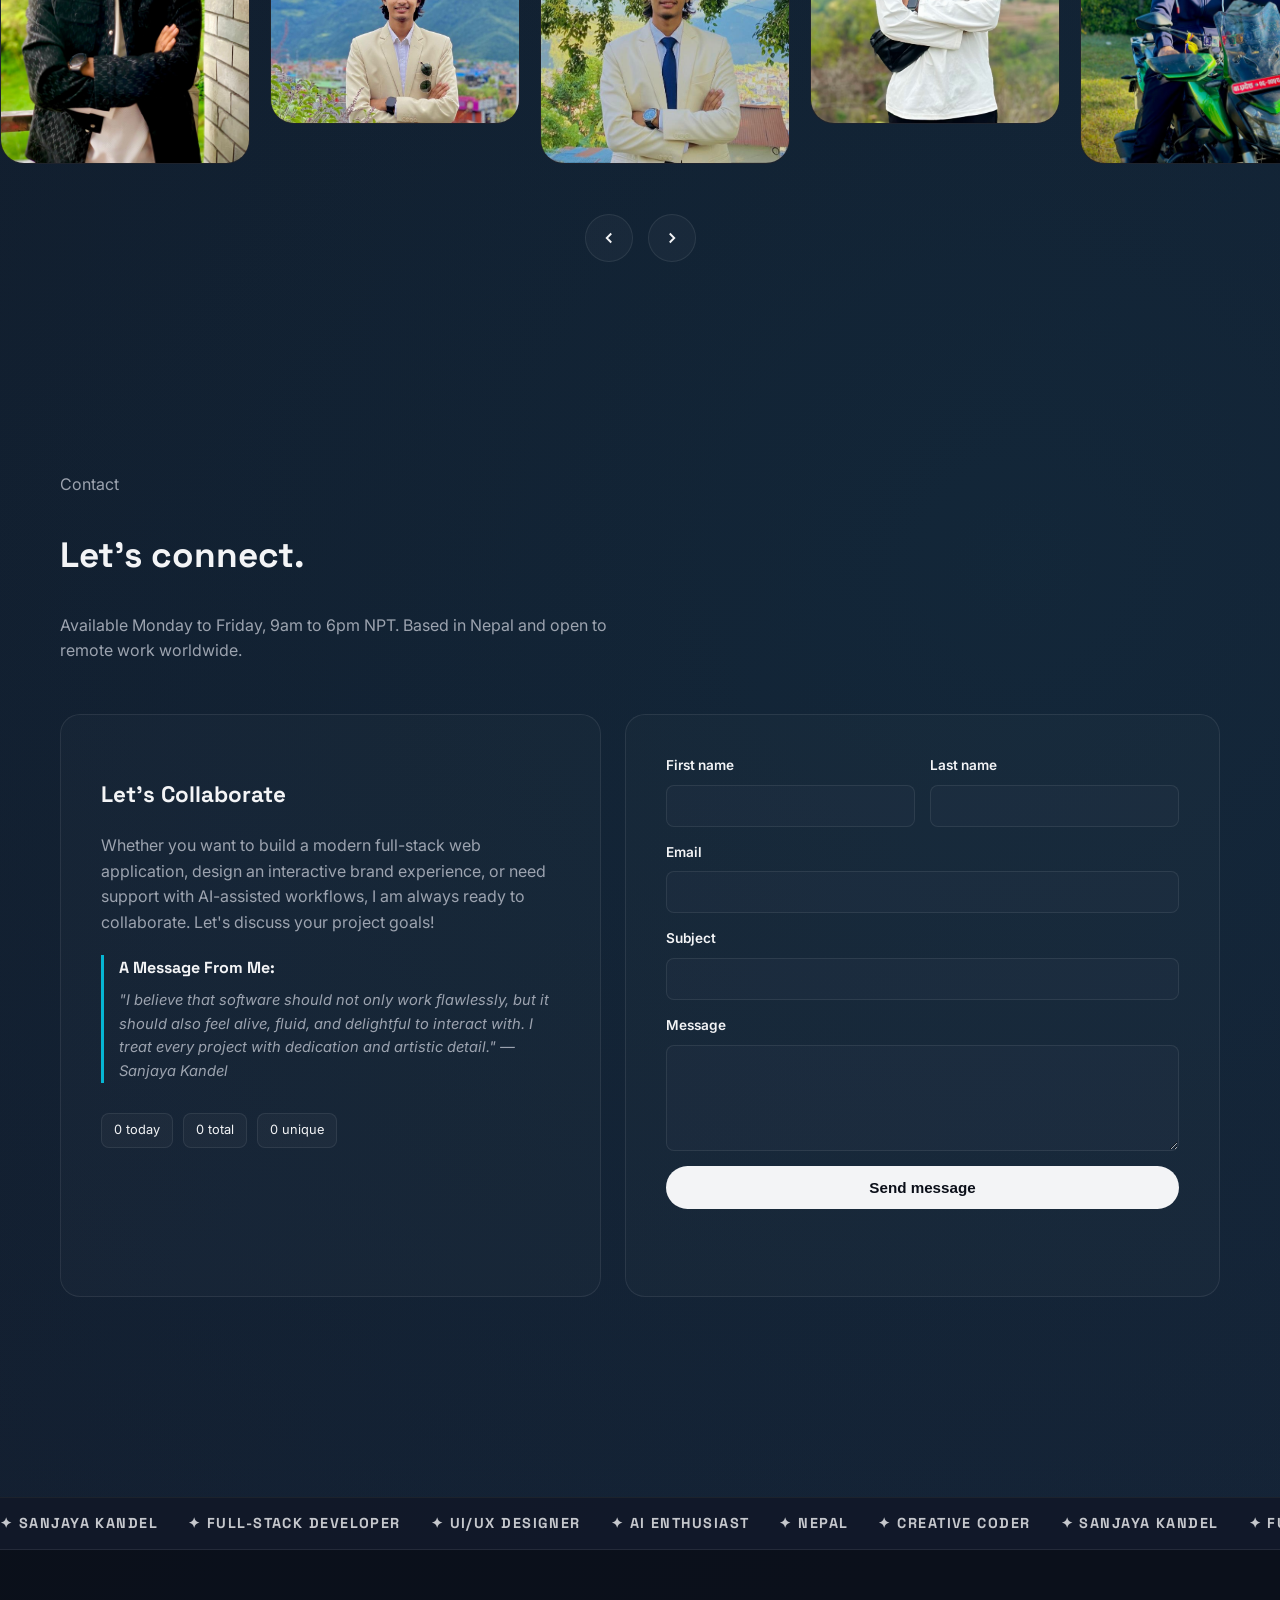
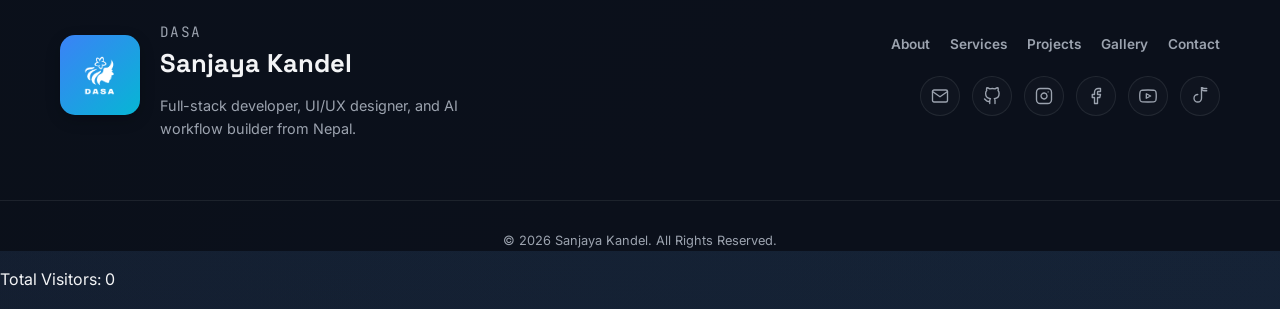
==== commit ed9846d7: "Update index.html" ====
--- a/index.html
+++ b/index.html
@@ -202,7 +202,8 @@
           </div>
           <div class="vgb-item">
             <span class="vgb-val" id="totalVisitsHero">0</span>
-            <span class="vgb-lbl"><p>Total Visitors: <span id="visitorCount">0</span></p></span>
+            <span class="vgb-lbl">
+              <p>Total Visitors: <span id="visitorCount">0</span></p>
           </div>
           <div class="vgb-item">
             <span class="vgb-val" id="uniqueVisitsHero">0</span>
@@ -492,6 +493,10 @@
 
   <script src="app.js"></script>
 </body>
+<!-- Visitor Counter Display -->
+<p>Total Visitors: <span id="visitorCount">0</span></p>
+
+<!-- Your script goes here -->
 <script>
 fetch("https://portfolio-api.kandelsanjaya7.workers.dev/api/stats")
 .then(res => res.json())
@@ -499,4 +504,7 @@
   document.getElementById("visitorCount").innerText = data.total;
 });
 </script>
+
+</body>
+</script>
 </html>
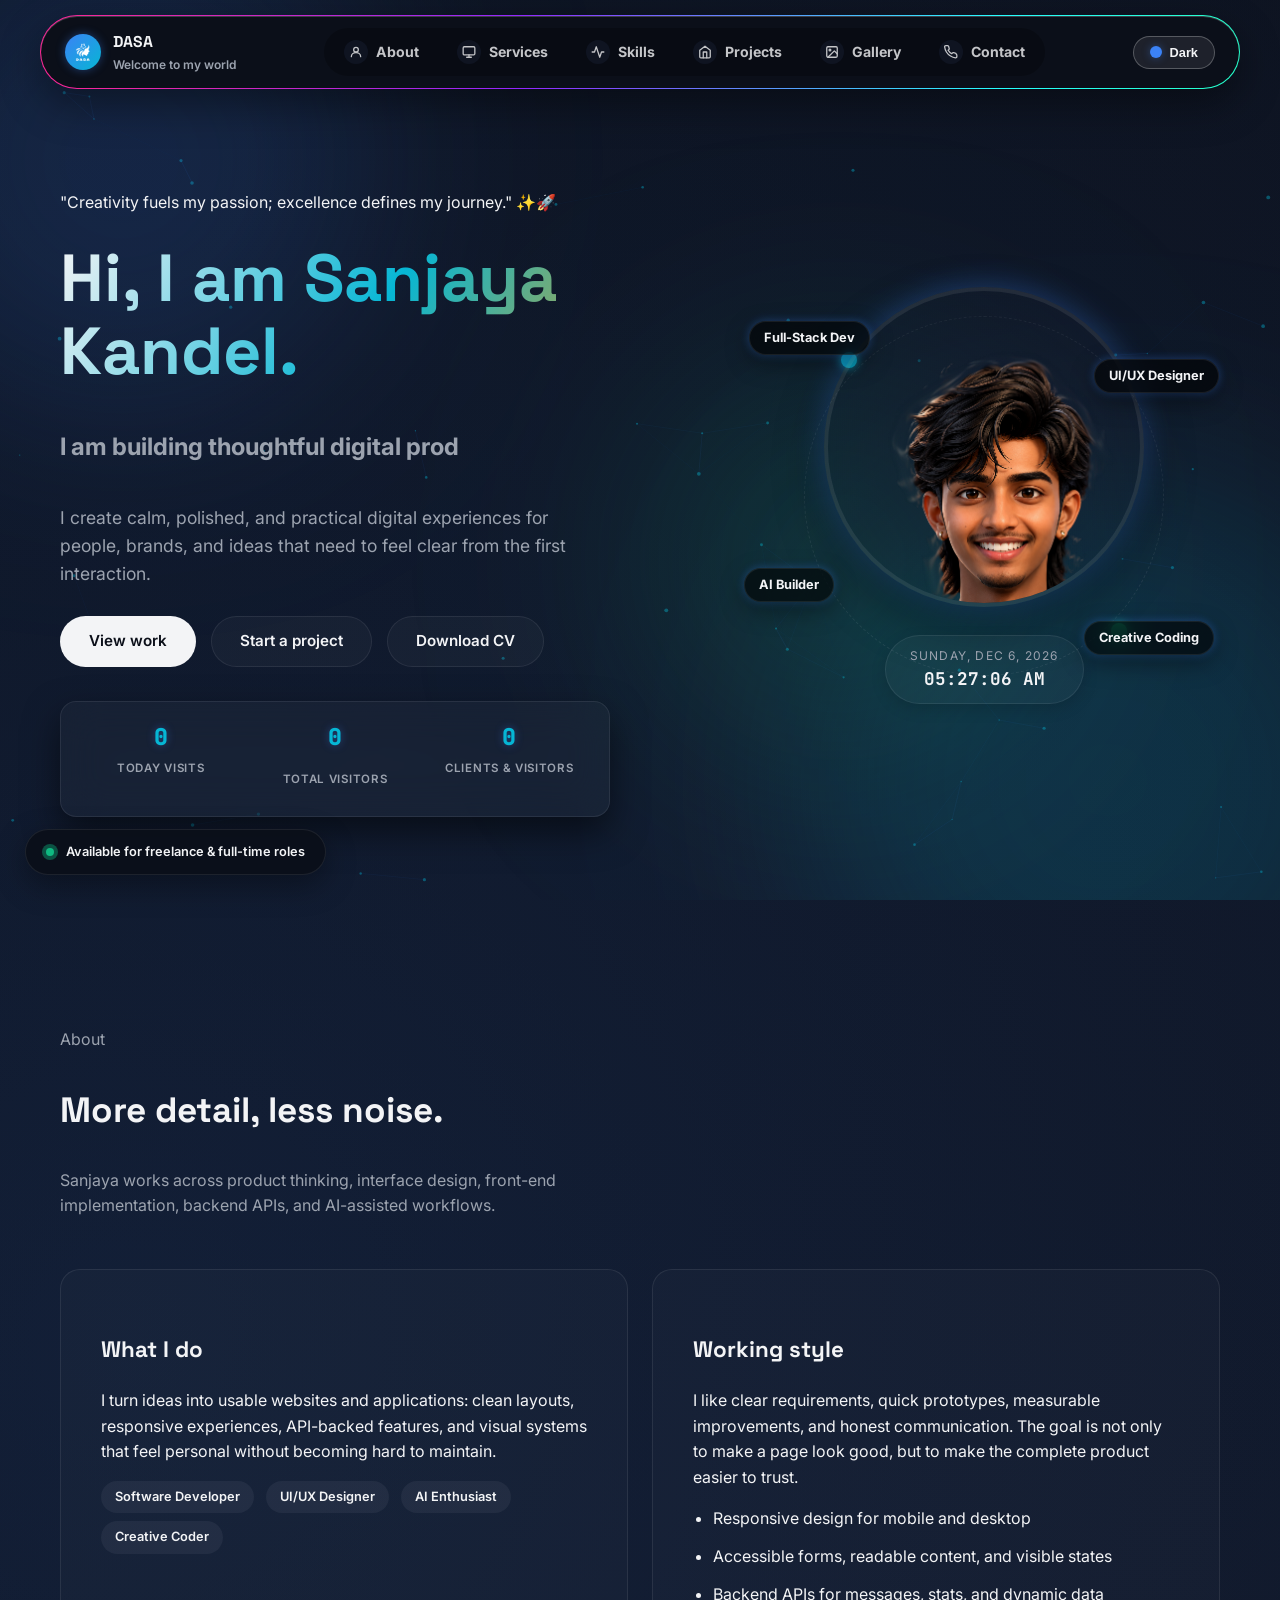
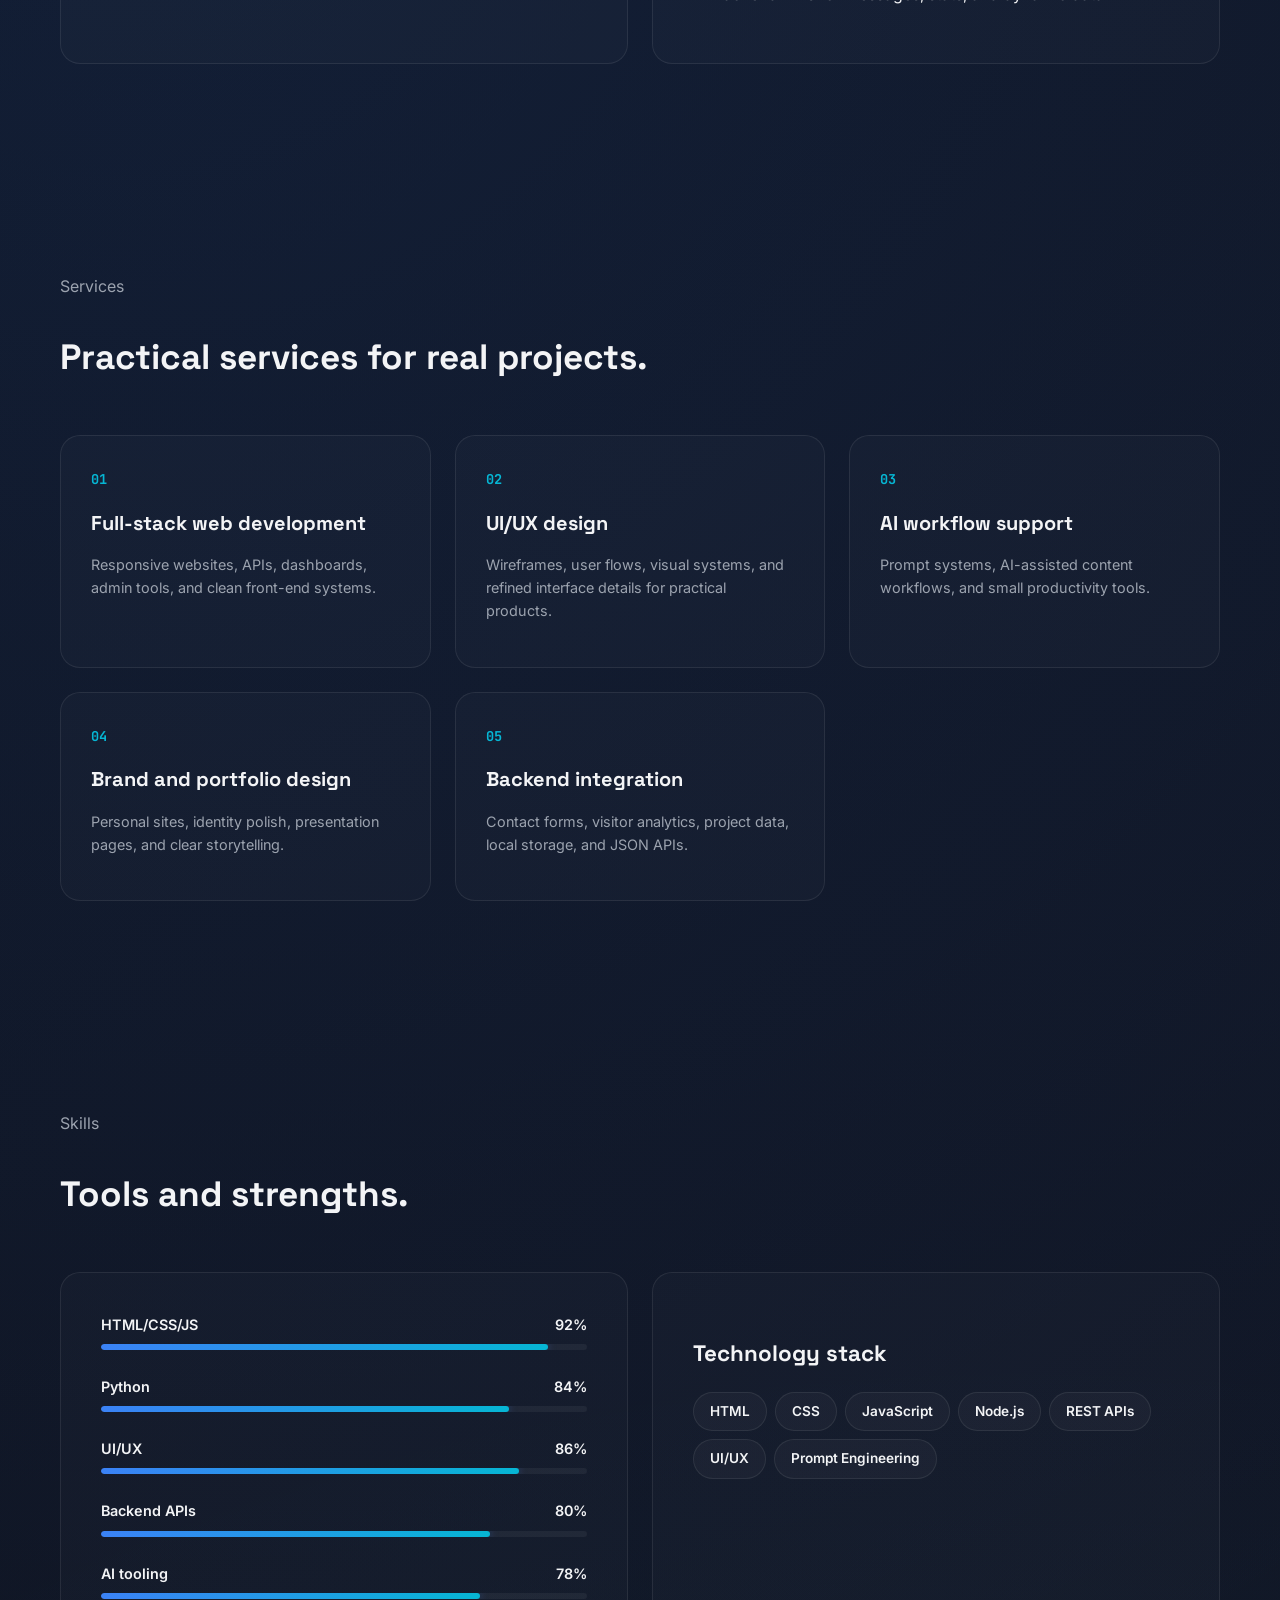
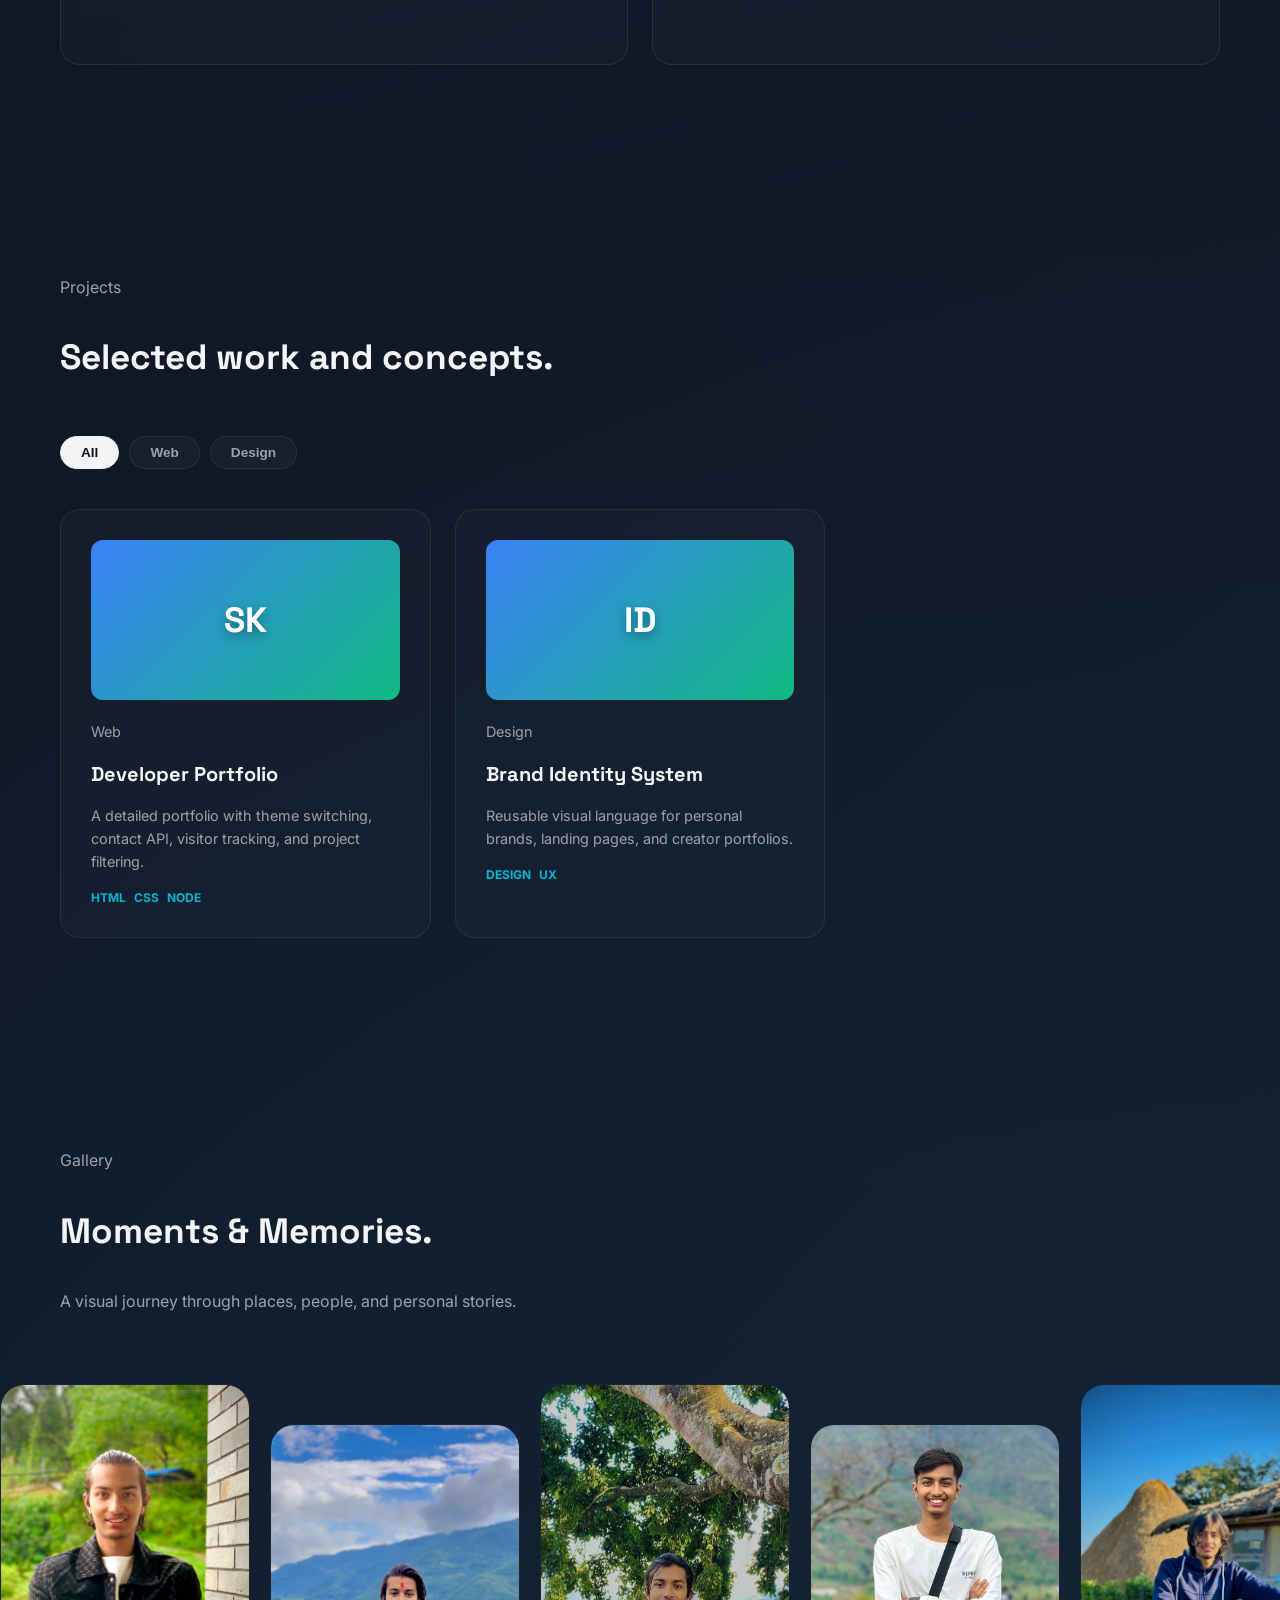
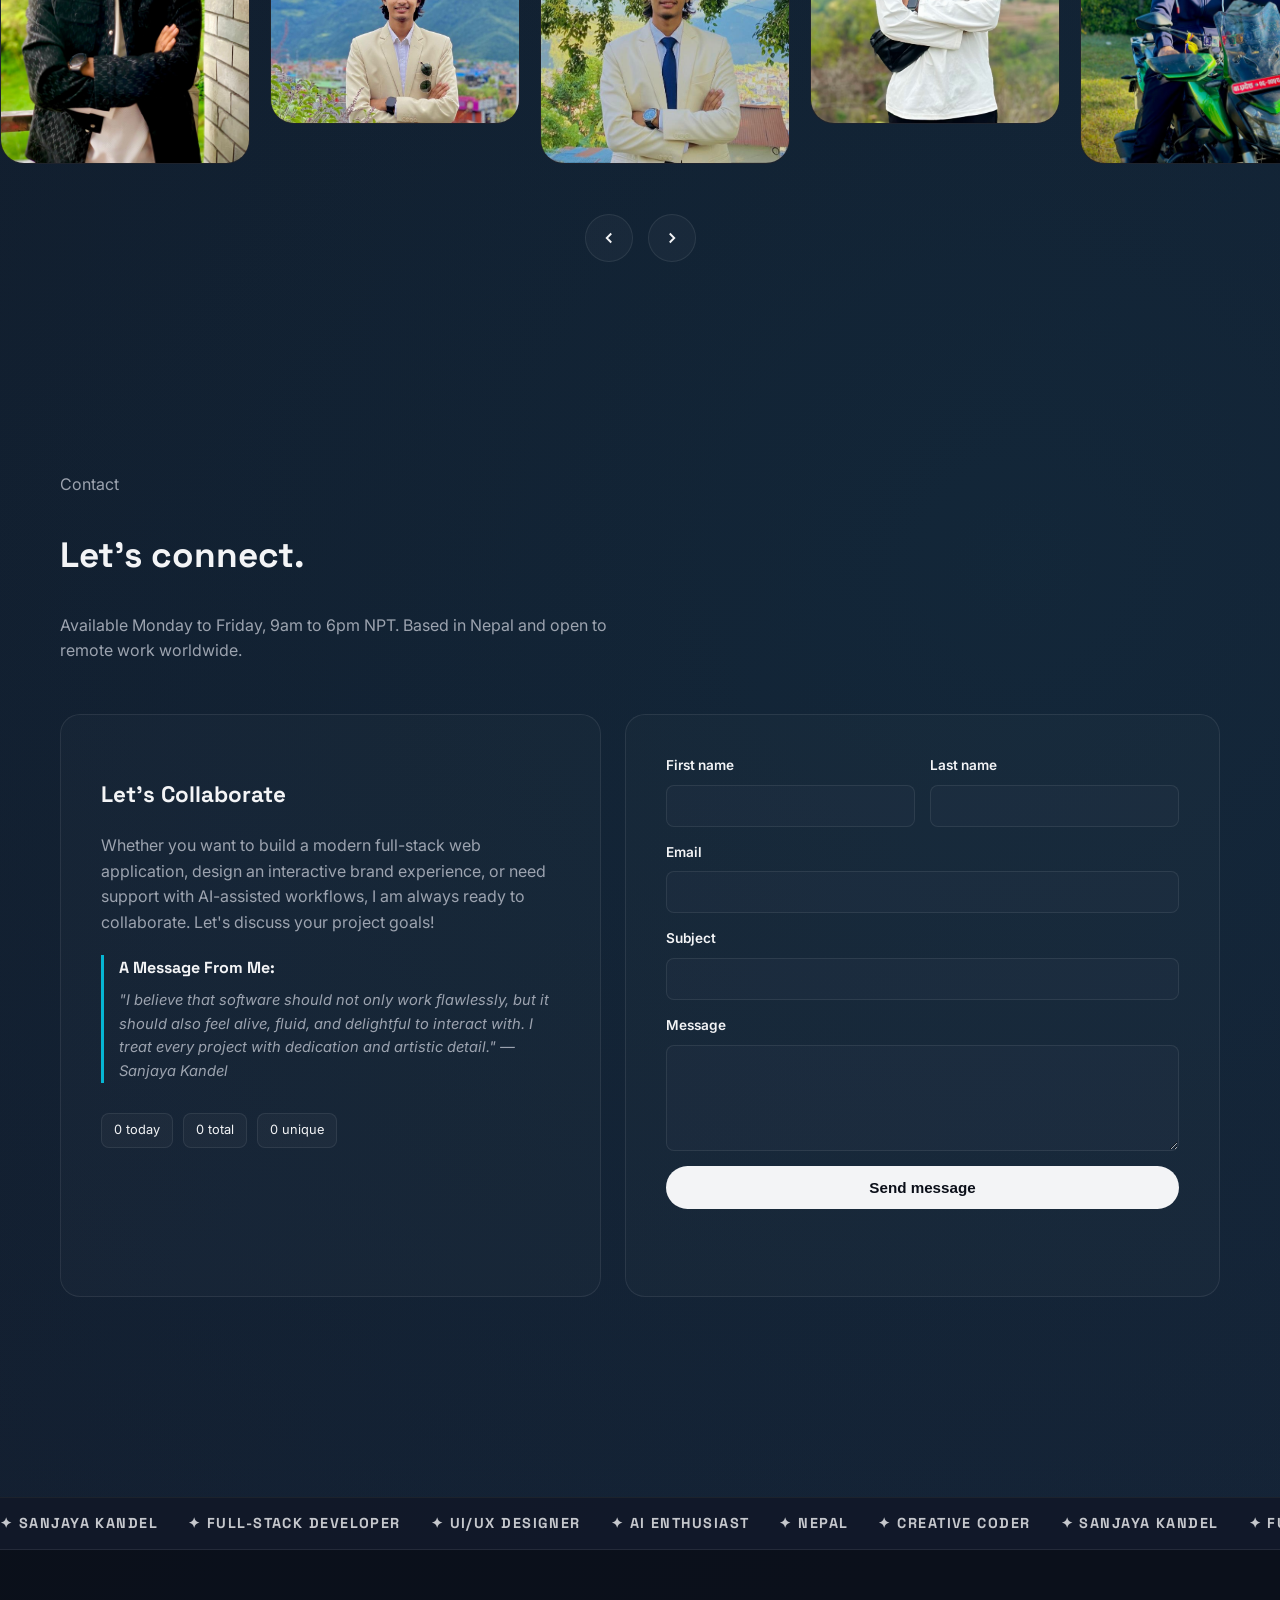
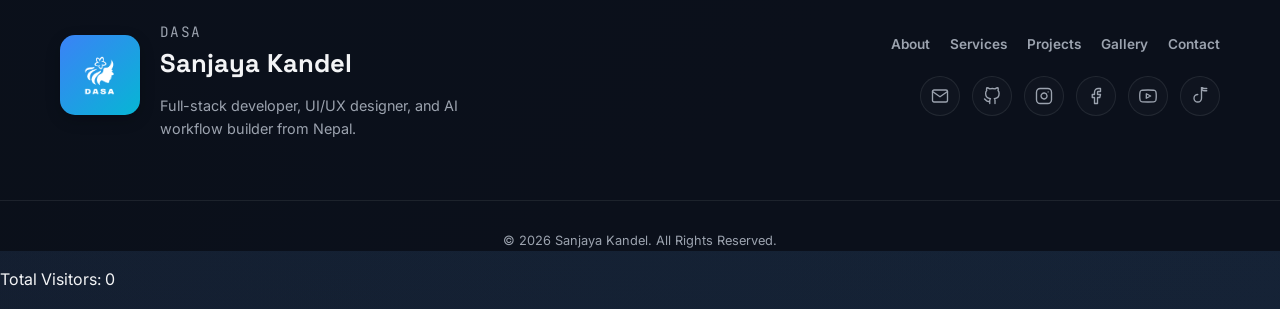
==== commit aaadd38b: "Update index.html" ====
--- a/index.html
+++ b/index.html
@@ -201,9 +201,9 @@
             <span class="vgb-lbl">Today Visits</span>
           </div>
           <div class="vgb-item">
-            <span class="vgb-val" id="totalVisitsHero">0</span>
+            <span class="vgb-val" id="visitorCount">0</span>
             <span class="vgb-lbl">
-              <p>Total Visitors: <span id="visitorCount">0</span></p>
+              <p>Total Visitors<span id="visitorCount"></span></p>
           </div>
           <div class="vgb-item">
             <span class="vgb-val" id="uniqueVisitsHero">0</span>
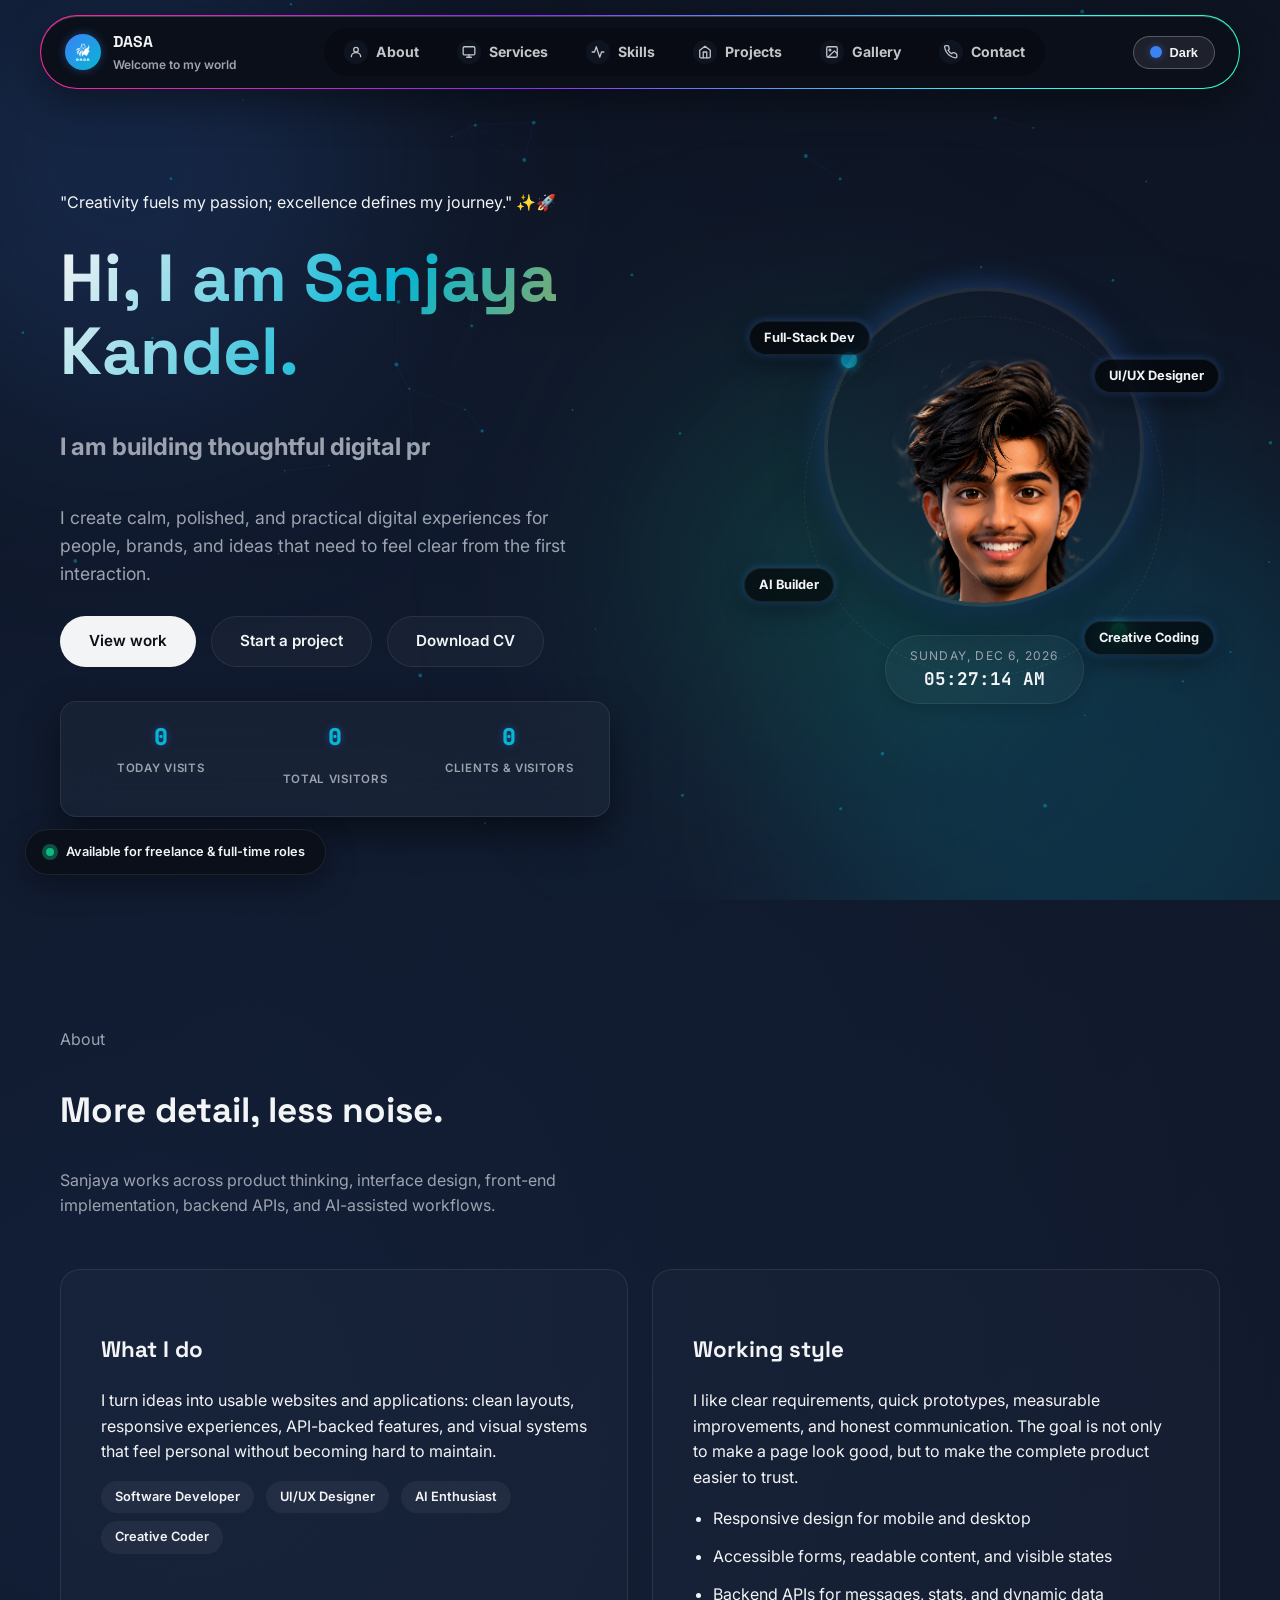
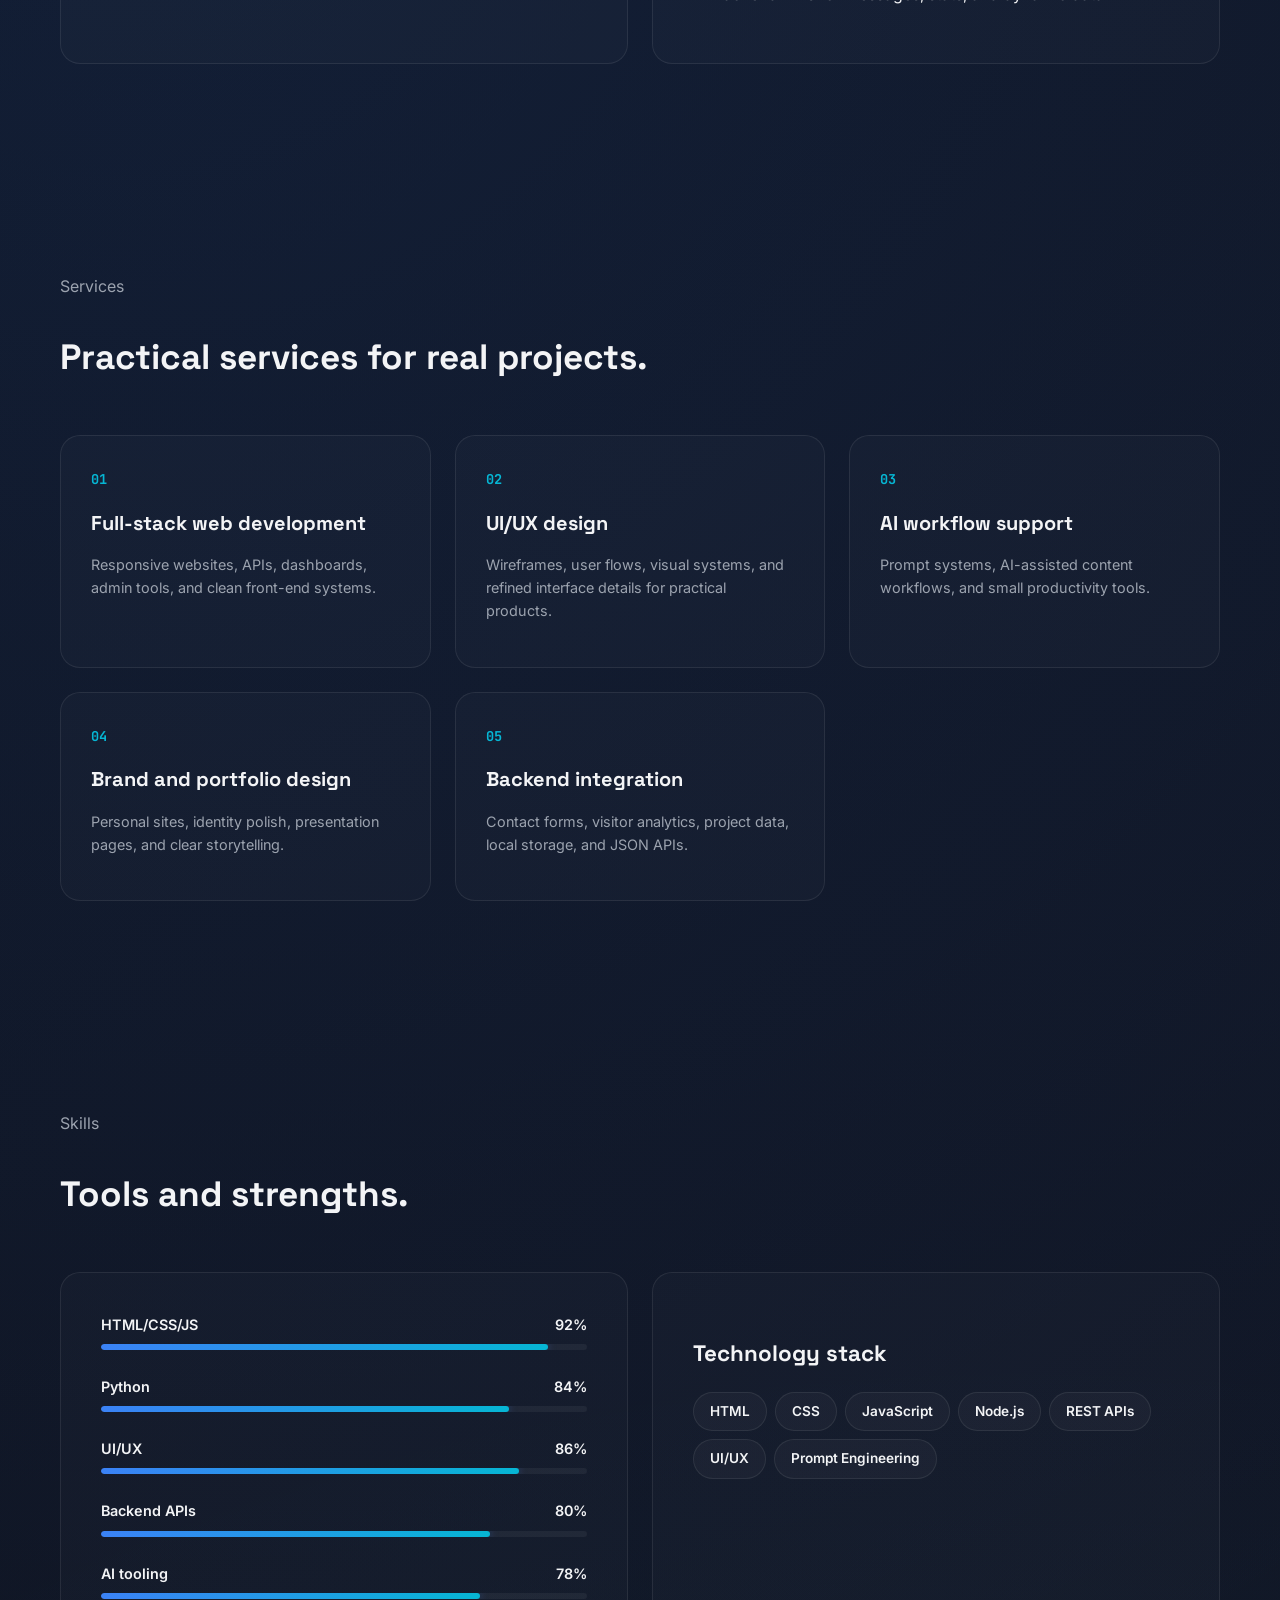
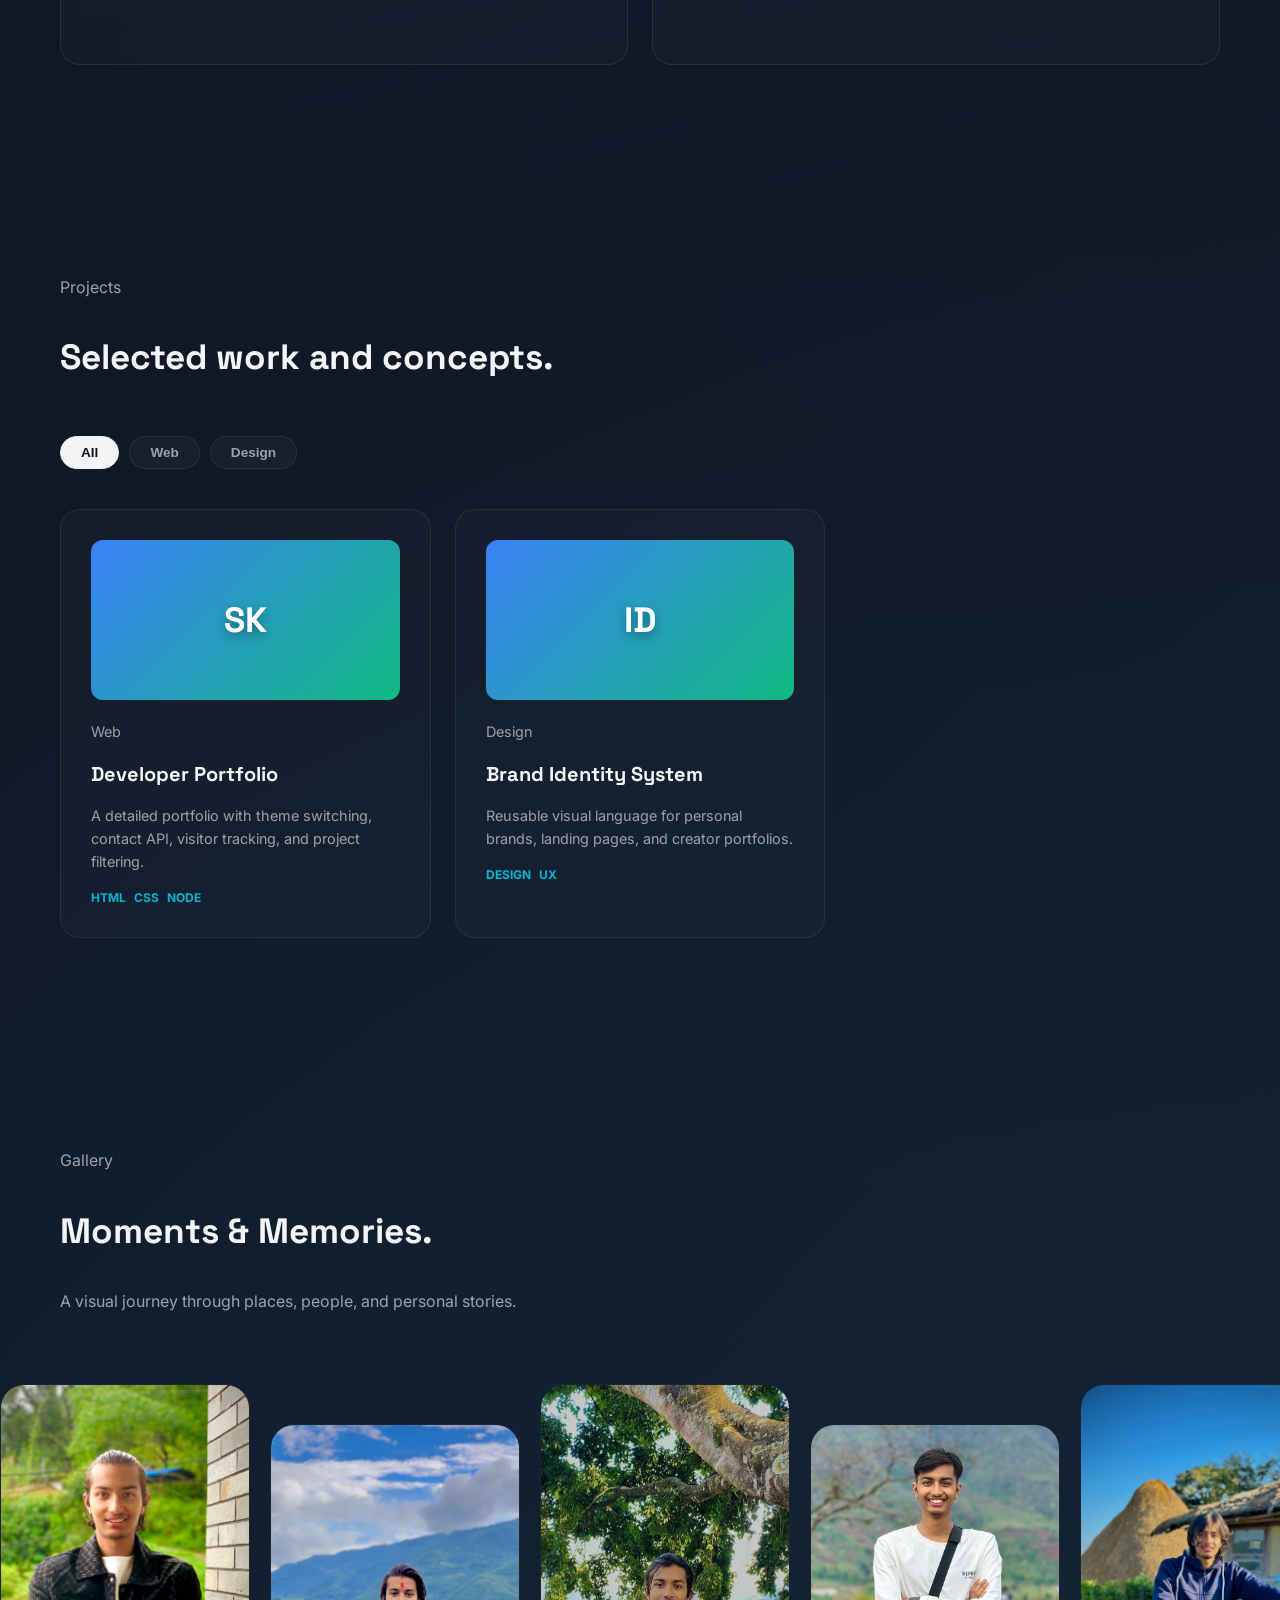
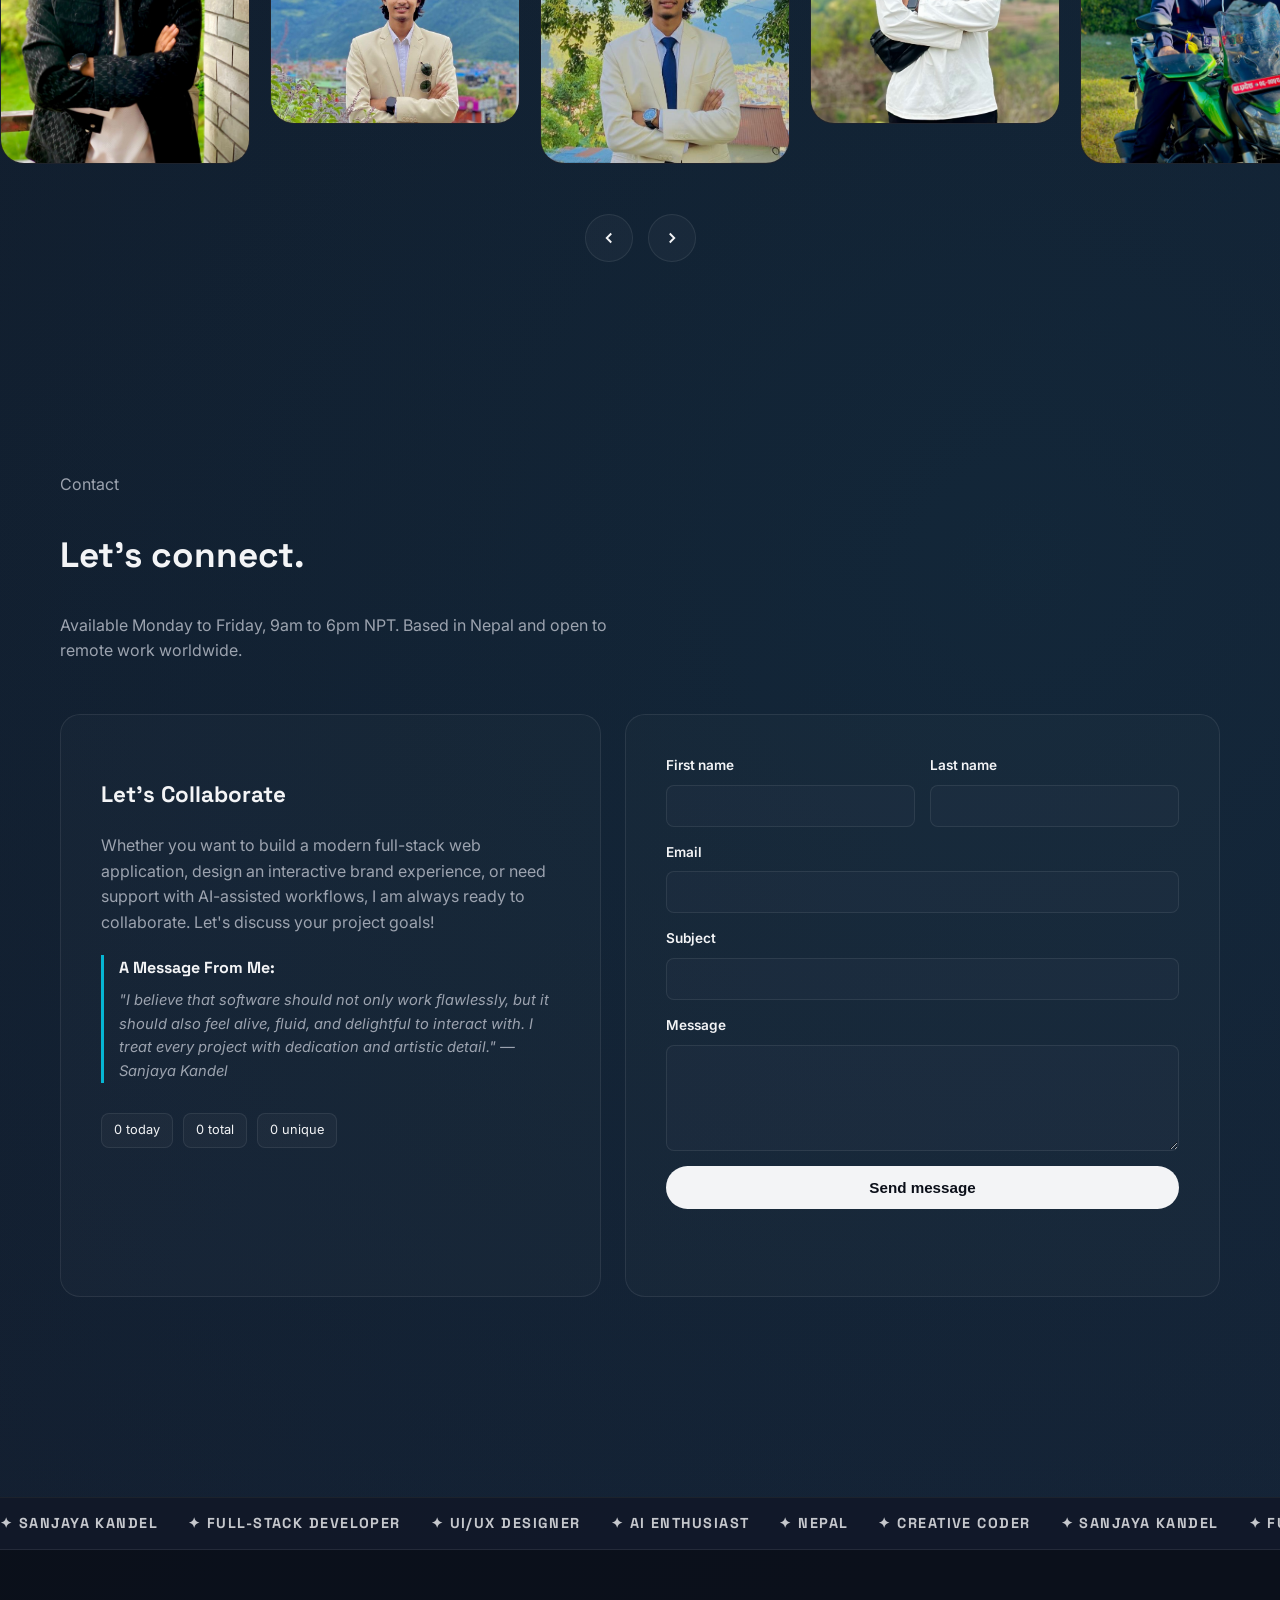
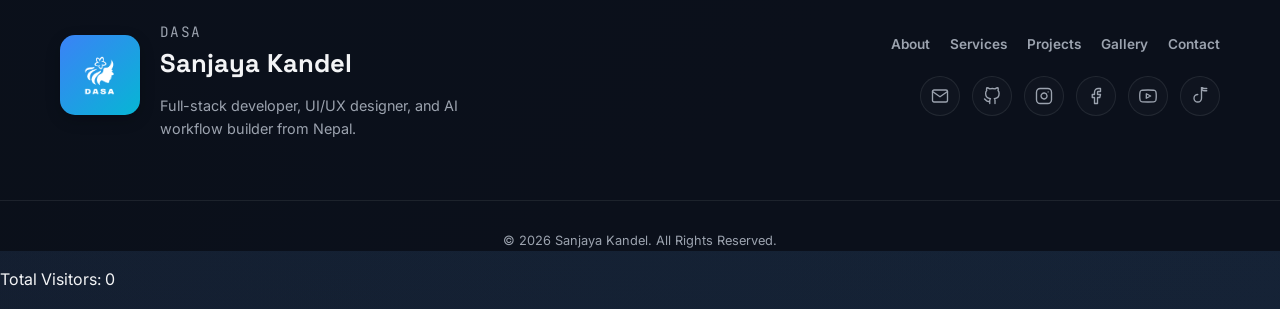
==== commit e66c99d5: "Update index.html" ====
--- a/index.html
+++ b/index.html
@@ -201,7 +201,7 @@
             <span class="vgb-lbl">Today Visits</span>
           </div>
           <div class="vgb-item">
-            <span class="vgb-val" id="visitorCount">0</span>
+            <span class="vgb-val" id="totalVisitsHero">0</span>
             <span class="vgb-lbl">
               <p>Total Visitors<span id="visitorCount"></span></p>
           </div>
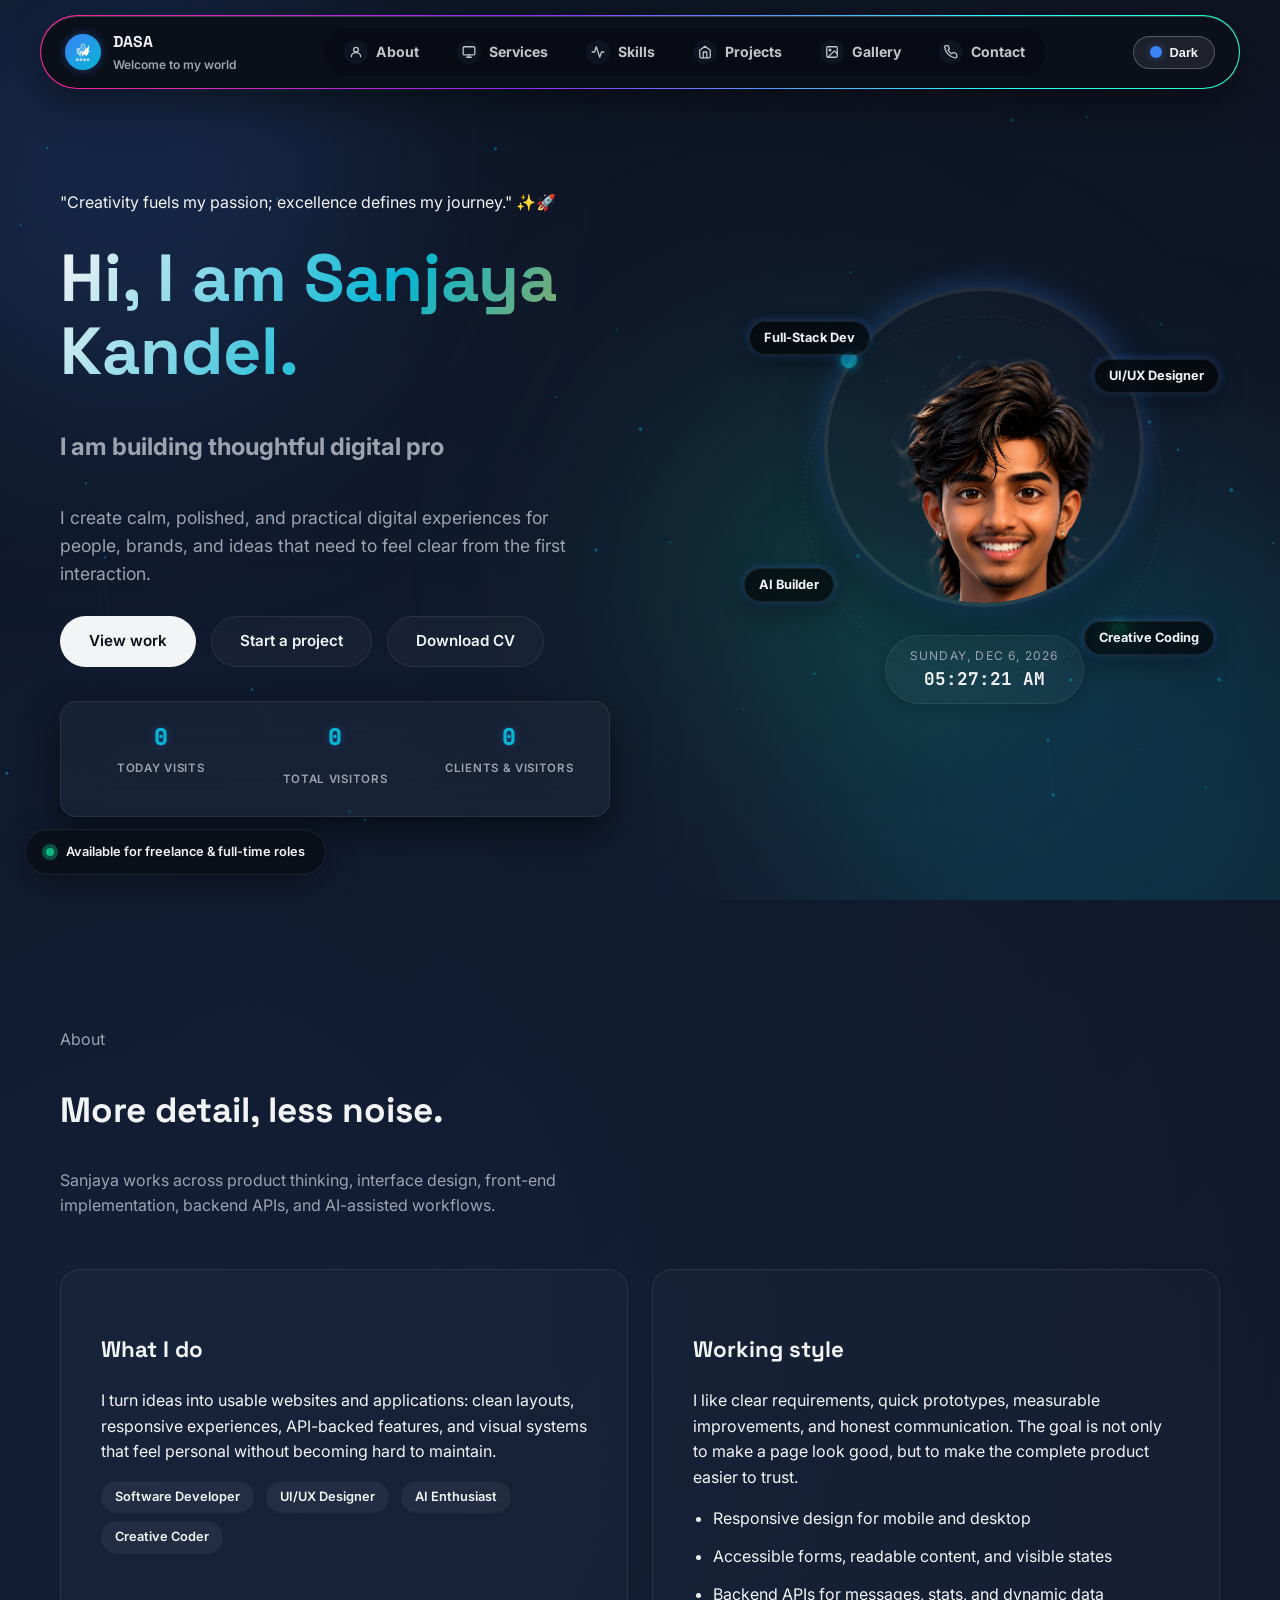
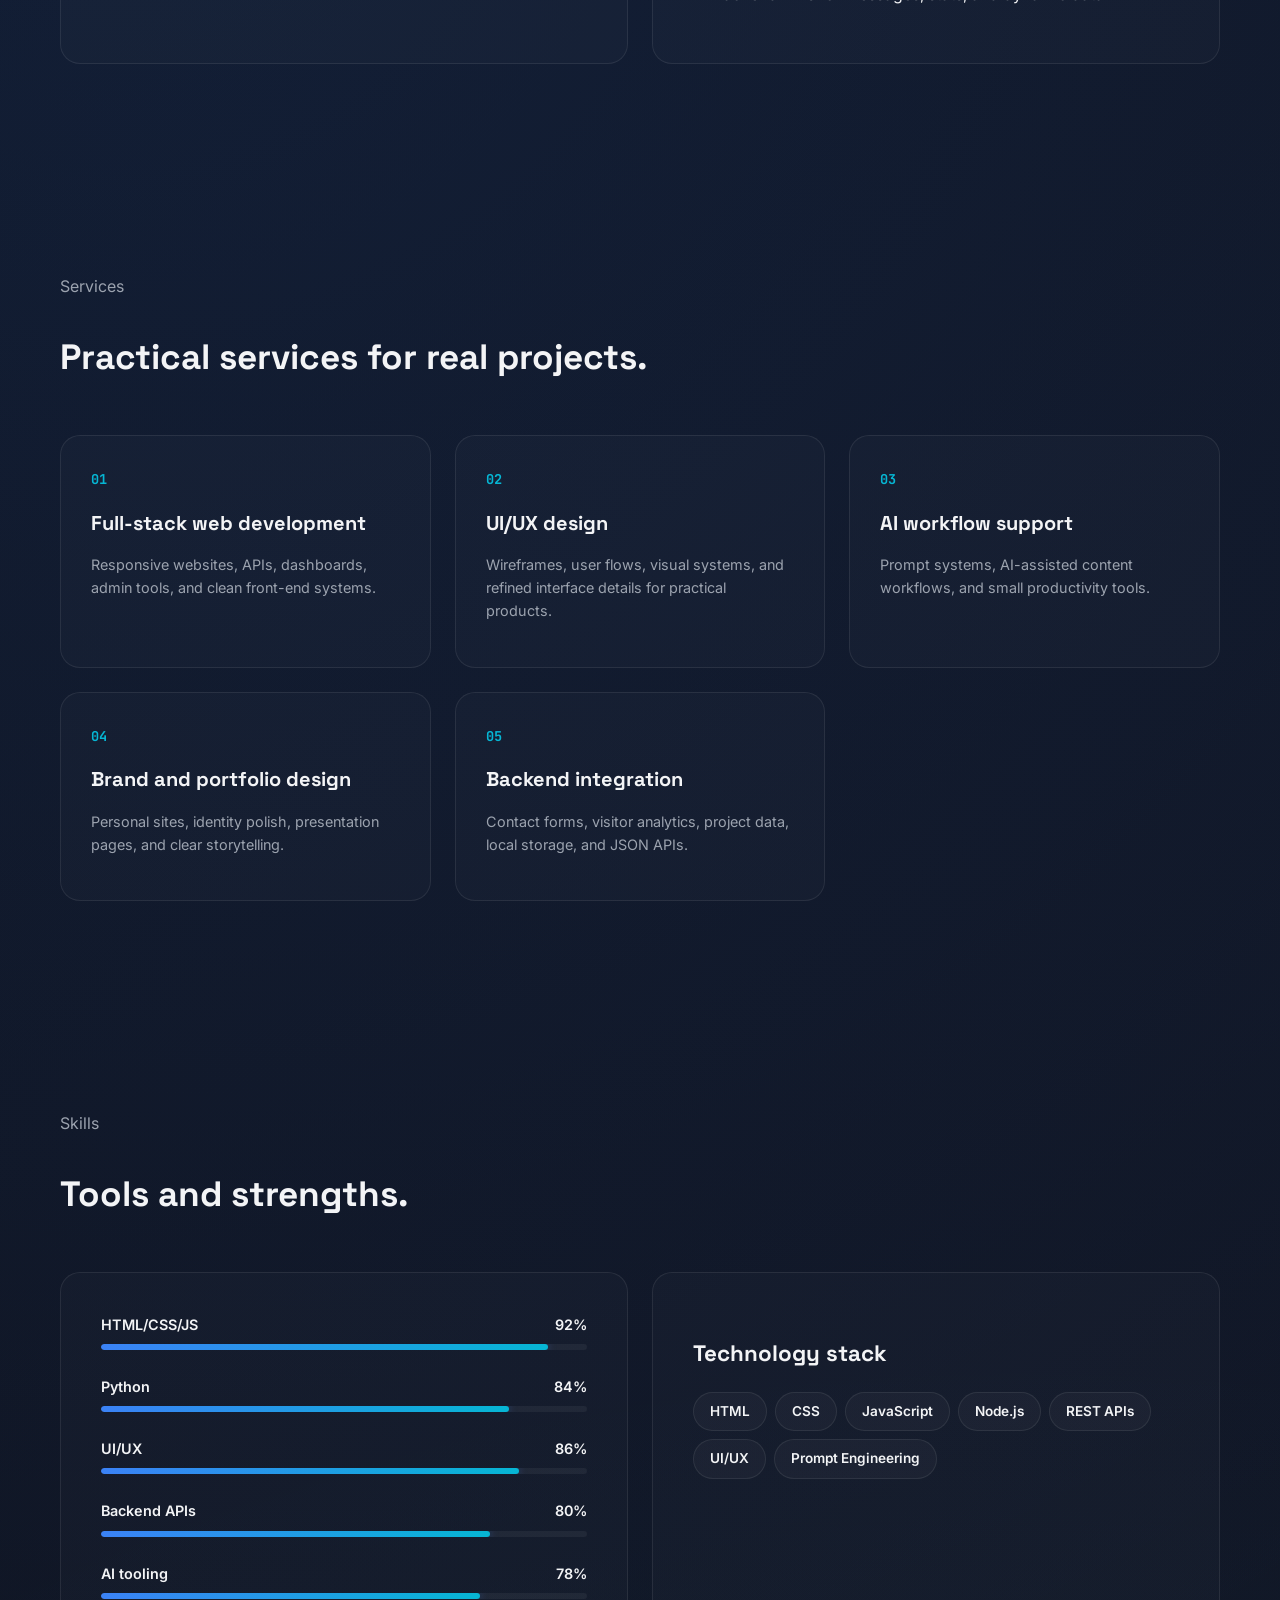
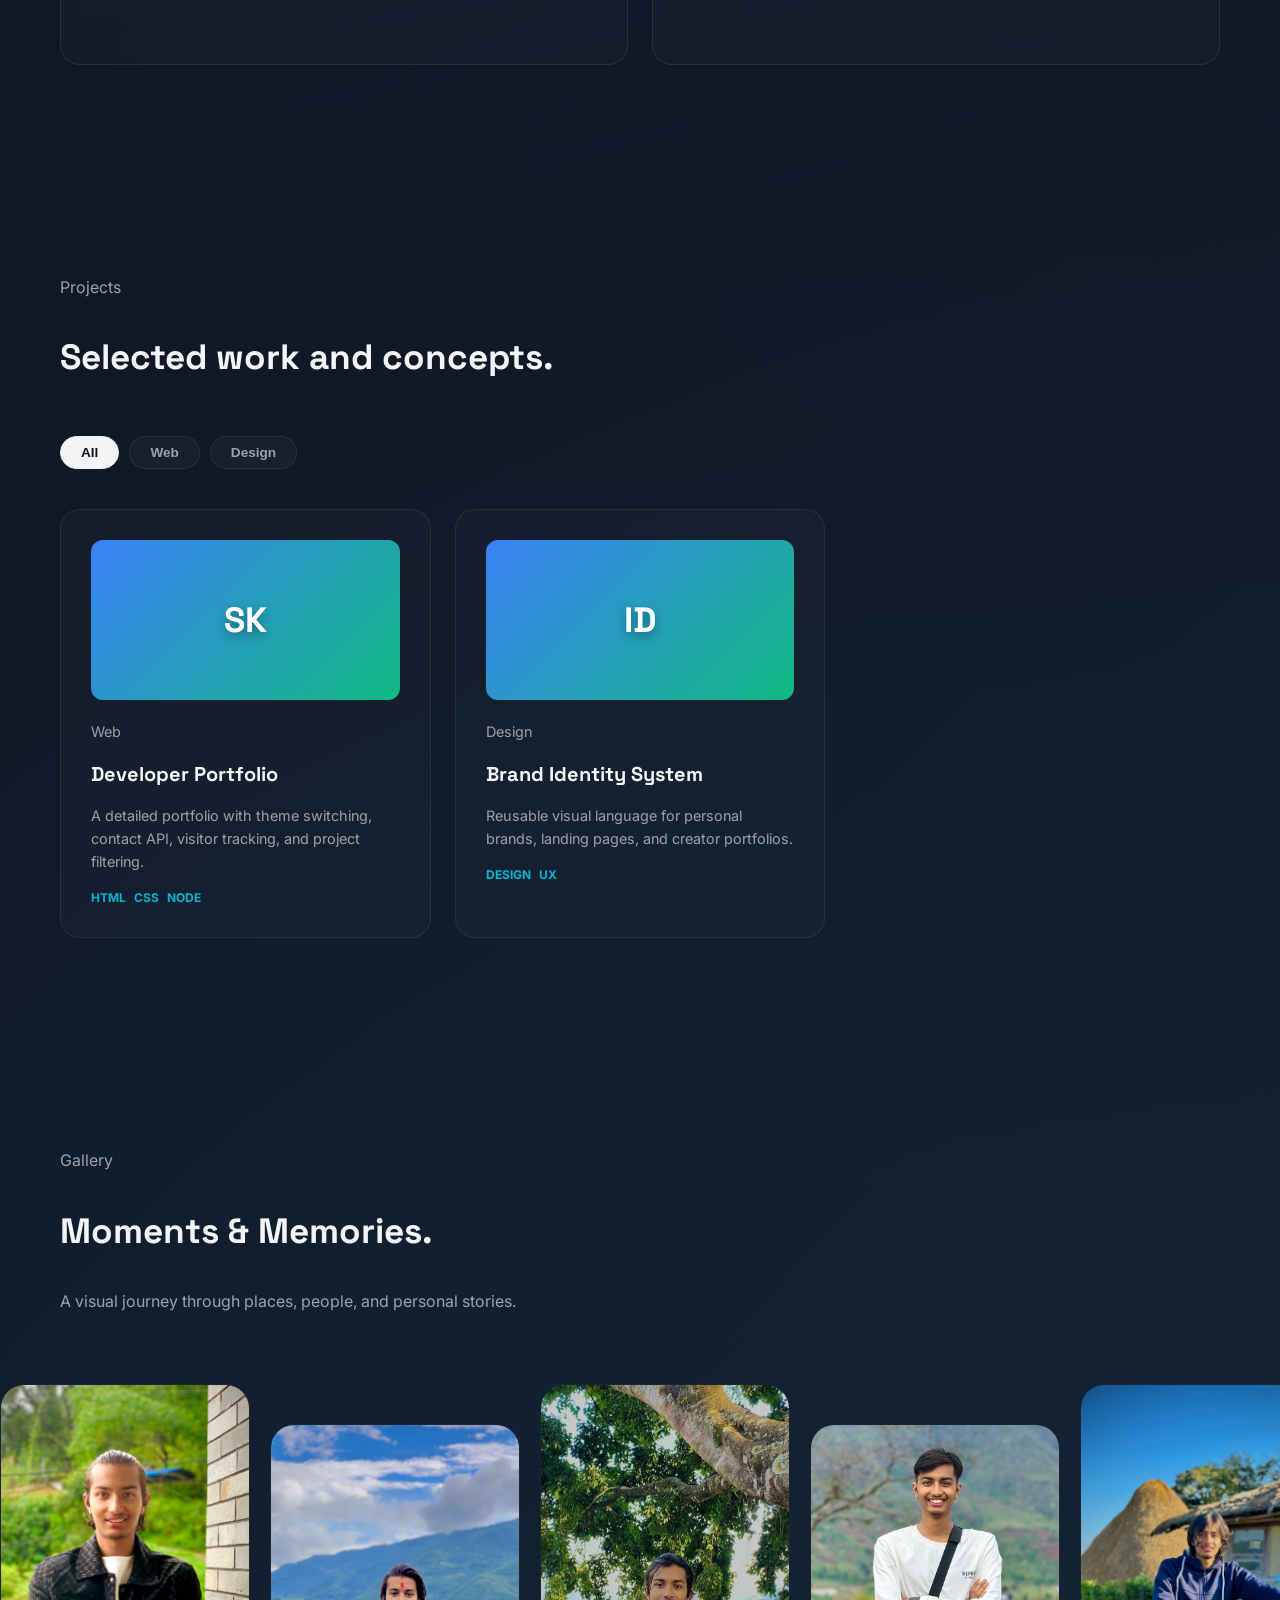
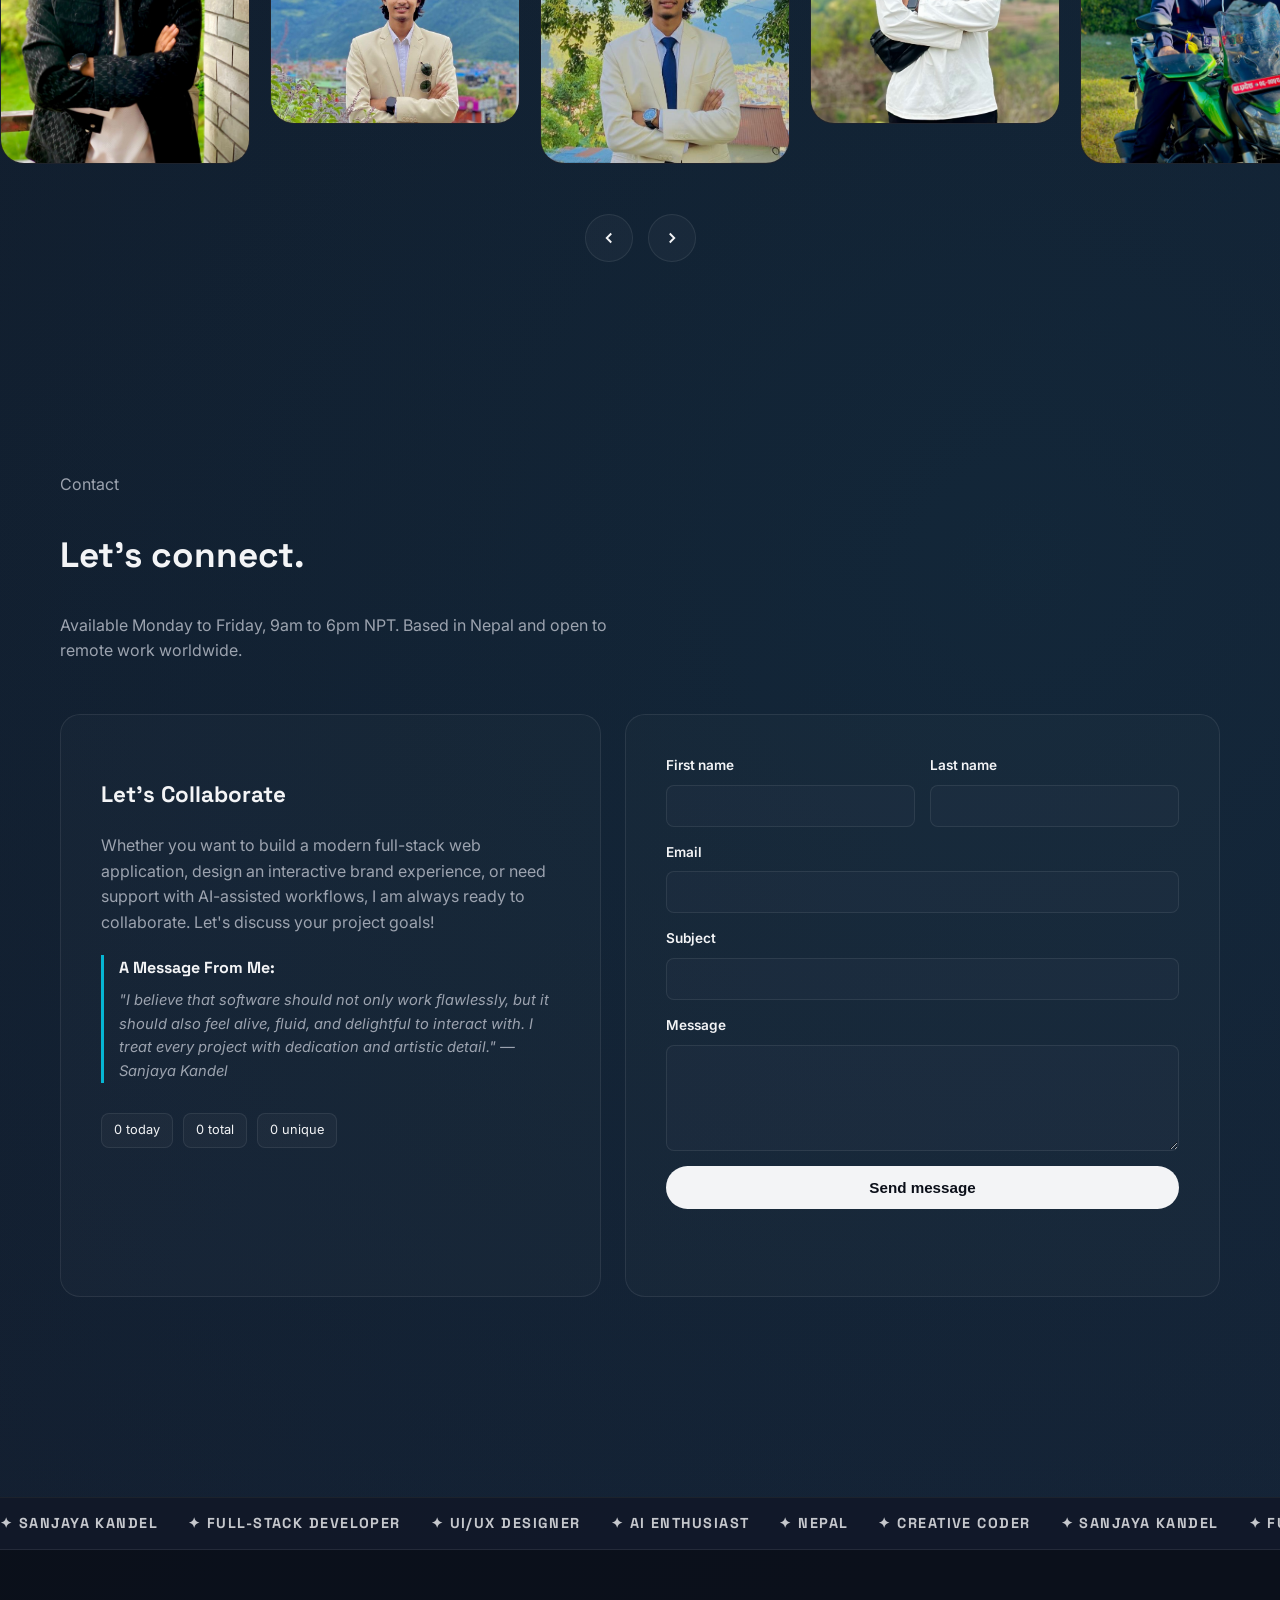
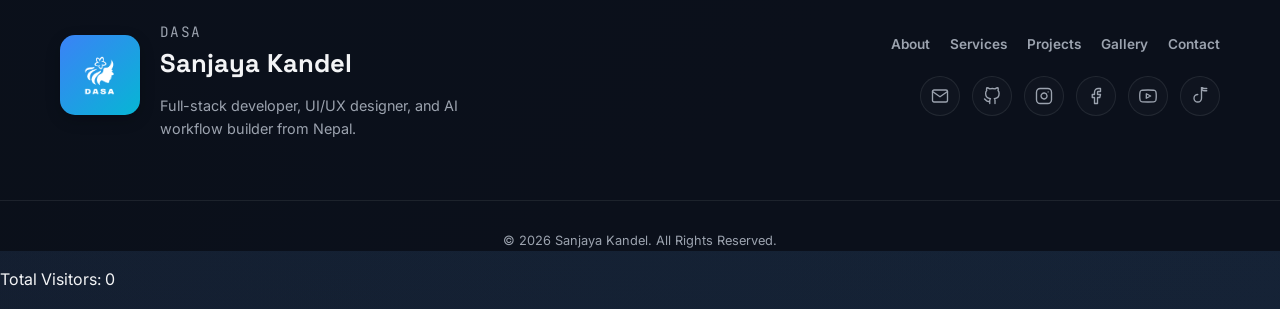
==== commit 922f5794: "Update index.html" ====
--- a/index.html
+++ b/index.html
@@ -197,16 +197,16 @@
         <!-- Glassmorphism Box for Clients & Visitor Statistics -->
         <div class="visitor-glass-box reveal">
           <div class="vgb-item">
-            <span class="vgb-val" id="todayVisitsHero">0</span>
+            <span class="vgb-val" id="todayVisitsHero">40+</span>
             <span class="vgb-lbl">Today Visits</span>
           </div>
           <div class="vgb-item">
-            <span class="vgb-val" id="totalVisitsHero">0</span>
+            <span class="vgb-val" id="totalVisitsHero">300+</span>
             <span class="vgb-lbl">
               <p>Total Visitors<span id="visitorCount"></span></p>
           </div>
           <div class="vgb-item">
-            <span class="vgb-val" id="uniqueVisitsHero">0</span>
+            <span class="vgb-val" id="uniqueVisitsHero">15+</span>
             <span class="vgb-lbl">Clients & Visitors</span>
           </div>
         </div>
